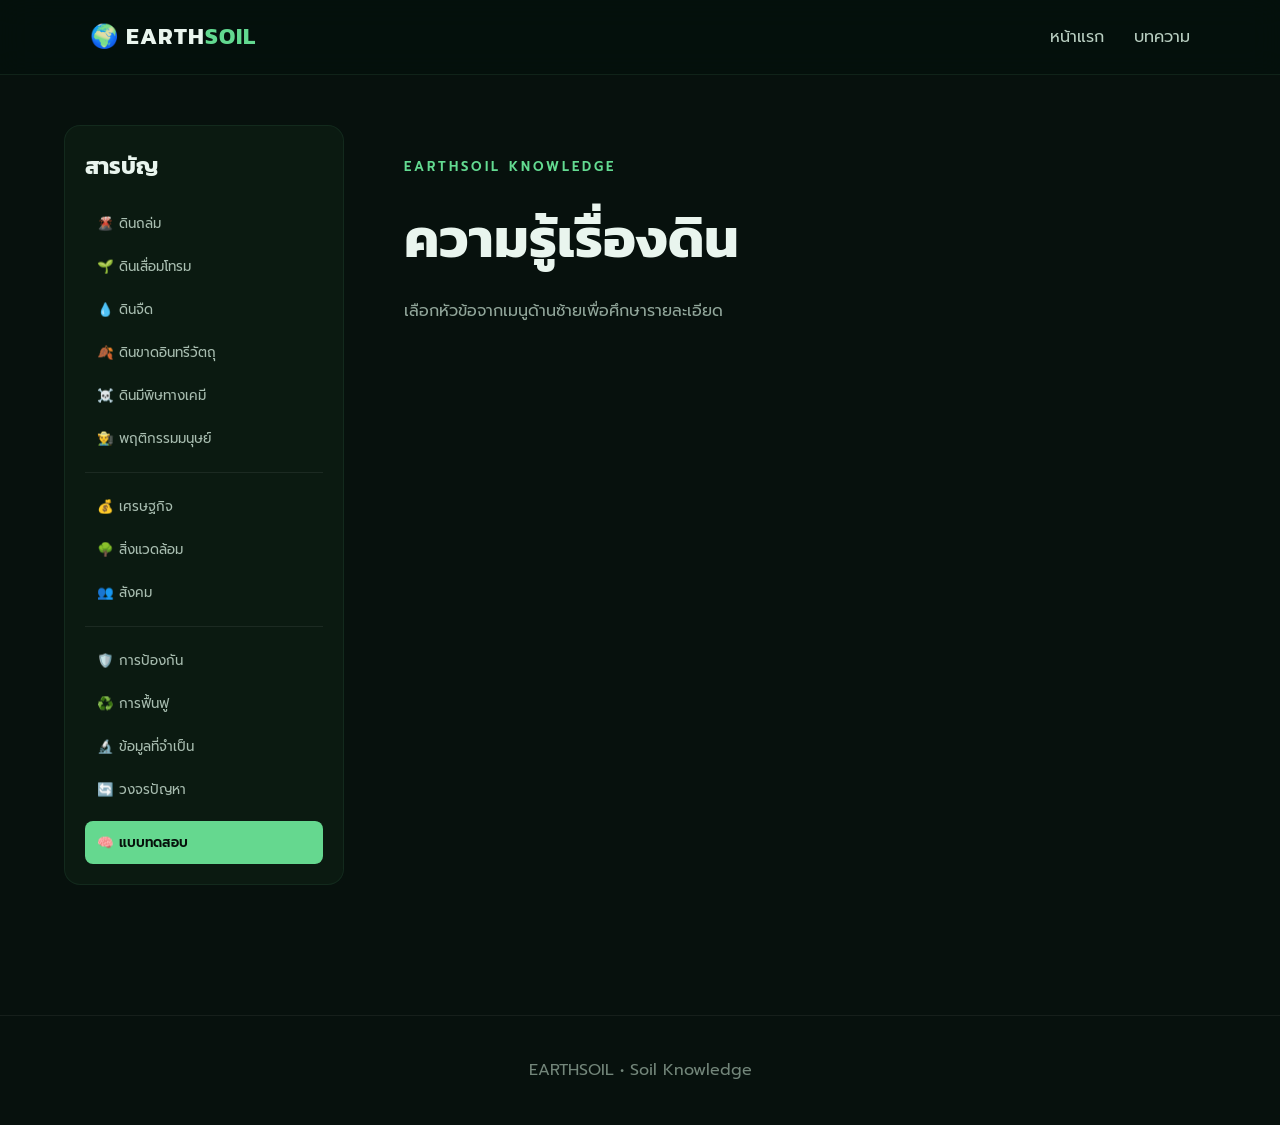
==== article.html @ 576cc376 "Add files via upload" ====
<!DOCTYPE html>
<html lang="th">

<head>
    <meta charset="UTF-8">
    <meta name="viewport" content="width=device-width, initial-scale=1.0">

    <title>บทความ | EARTHSOIL</title>

    <link rel="stylesheet" href="style.css">
</head>

<body>

<header class="navbar">

    <div class="logo">
        🌍 EARTH<span>SOIL</span>
    </div>

    <nav>
        <a href="index.html">หน้าแรก</a>
        <a href="article.html">บทความ</a>
    </nav>

</header>

<main class="article-layout">

    <aside class="sidebar">

        <h3>สารบัญ</h3>

        <button onclick="showTopic('landslide')">🌋 ดินถล่ม</button>
        <button onclick="showTopic('degradation')">🌱 ดินเสื่อมโทรม</button>
        <button onclick="showTopic('poorsoil')">💧 ดินจืด</button>
        <button onclick="showTopic('organic')">🍂 ดินขาดอินทรีวัตถุ</button>
        <button onclick="showTopic('chemical')">☠️ ดินมีพิษทางเคมี</button>
        <button onclick="showTopic('human')">👨‍🌾 พฤติกรรมมนุษย์</button>

        <hr>

        <button onclick="showTopic('economy')">💰 เศรษฐกิจ</button>
        <button onclick="showTopic('environment')">🌳 สิ่งแวดล้อม</button>
        <button onclick="showTopic('social')">👥 สังคม</button>

        <hr>

        <button onclick="showTopic('prevention')">🛡️ การป้องกัน</button>
        <button onclick="showTopic('recovery')">♻️ การฟื้นฟู</button>
        <button onclick="showTopic('data')">🔬 ข้อมูลที่จำเป็น</button>
        <button onclick="showTopic('cycle')">🔄 วงจรปัญหา</button>

        <button class="quiz-side" onclick="showTopic('quiz')">
            🧠 แบบทดสอบ
        </button>

    </aside>

    <article id="articleContent">

        <div class="article-header">

            <p class="tag">EARTHSOIL KNOWLEDGE</p>

            <h1>ความรู้เรื่องดิน</h1>

            <p>
                เลือกหัวข้อจากเมนูด้านซ้ายเพื่อศึกษารายละเอียด
            </p>

        </div>

        <div id="contentBox"></div>

    </article>

</main>

<footer>
    <p>EARTHSOIL • Soil Knowledge</p>
</footer>

<script src="article.js"></script>
<script src="script.js"></script>

</body>
</html>
---- style.css ----
@import url('https://fonts.googleapis.com/css2?family=Kanit:wght@300;400;500;600;700&family=Prompt:wght@300;400;500;600;700&display=swap');

* {
    margin: 0;
    padding: 0;
    box-sizing: border-box;
}

html {
    scroll-behavior: smooth;
}

body {
    font-family: "Prompt", sans-serif;
    background: #07110d;
    color: #e9f5ee;
    line-height: 1.8;
}


/* =========================
   NAVBAR
========================= */

.navbar {
    height: 75px;
    padding: 0 7%;
    display: flex;
    align-items: center;
    justify-content: space-between;

    background: rgba(5, 17, 12, 0.92);

    border-bottom: 1px solid rgba(150, 255, 190, 0.08);

    position: sticky;
    top: 0;
    z-index: 1000;

    backdrop-filter: blur(15px);
}

.logo {
    font-family: "Kanit";
    font-size: 23px;
    font-weight: 700;
    letter-spacing: 1px;
}

.logo span {
    color: #62d990;
}

.navbar nav {
    display: flex;
    gap: 30px;
}

.navbar nav a {
    color: #b9cfc2;
    text-decoration: none;
    transition: 0.3s;
}

.navbar nav a:hover {
    color: #72e89b;
}


/* =========================
   HERO
========================= */

.hero {
    min-height: 620px;

    display: flex;
    justify-content: space-between;
    align-items: center;

    gap: 70px;

    padding: 90px 9%;

    background:
        radial-gradient(
            circle at 80% 20%,
            rgba(70, 190, 105, 0.18),
            transparent 35%
        );
}

.hero-content {
    max-width: 700px;
}

.tag {
    color: #63db91;
    font-size: 13px;
    letter-spacing: 3px;
    font-weight: 600;
}

.hero h1 {
    font-family: "Kanit";
    font-size: clamp(50px, 7vw, 90px);
    line-height: 1.05;
    margin: 20px 0;
}

.hero h1 span {
    color: #6be39a;
}

.hero-text {
    max-width: 600px;
    color: #a9bdb0;
    font-size: 17px;
}

.main-btn {
    display: inline-block;

    margin-top: 30px;

    padding: 13px 27px;

    background: #65d88f;
    color: #07110d;

    text-decoration: none;

    border-radius: 9px;

    font-weight: 600;

    transition: 0.3s;
}

.main-btn:hover {
    transform: translateY(-4px);
    box-shadow: 0 12px 35px rgba(91, 224, 139, 0.2);
}


/* =========================
   HERO CARD
========================= */

.hero-card {
    width: 330px;

    padding: 35px;

    background:
        linear-gradient(
            145deg,
            #10271b,
            #091810
        );

    border: 1px solid rgba(113, 230, 151, 0.15);

    border-radius: 25px;

    box-shadow: 0 30px 80px rgba(0,0,0,0.3);

    animation: floating 4s ease-in-out infinite;
}

.earth {
    font-size: 80px;
    text-align: center;
    margin-bottom: 20px;
}

.hero-card h3 {
    font-family: "Kanit";
    font-size: 24px;
}

.hero-card p {
    color: #9fb3a7;
}


/* =========================
   SECTION
========================= */

.section,
.impact-section,
.cycle-section {
    padding: 100px 8%;
}

.section-title {
    text-align: center;
    margin-bottom: 50px;
}

.section-title h2 {
    font-family: "Kanit";
    font-size: 40px;
    margin: 10px 0;
}

.section-title p:last-child {
    color: #91a69a;
}


/* =========================
   TOPIC CARDS
========================= */

.topic-grid {
    display: grid;

    grid-template-columns:
        repeat(3, 1fr);

    gap: 20px;
}

.topic-card {
    padding: 30px;

    min-height: 260px;

    text-decoration: none;

    color: #e9f5ee;

    background: #0d1d14;

    border: 1px solid rgba(130, 230, 160, 0.08);

    border-radius: 18px;

    transition:
        transform 0.3s,
        border 0.3s,
        background 0.3s;

    opacity: 0;
    transform: translateY(30px);
}

.topic-card.show {
    opacity: 1;
    transform: translateY(0);
}

.topic-card:hover {
    transform: translateY(-8px);
    border-color: rgba(99, 219, 145, 0.4);
    background: #10271a;
}

.topic-card span {
    font-size: 38px;
}

.topic-card h3 {
    font-family: "Kanit";
    font-size: 25px;
    margin: 10px 0;
}

.topic-card p {
    color: #94aa9c;
}

.topic-card b {
    display: block;
    color: #69df96;
    margin-top: 15px;
}


/* =========================
   CYCLE
========================= */

.cycle-section {
    background: #0a1710;
}

.cycle {
    display: flex;
    align-items: center;
    justify-content: center;
    flex-wrap: wrap;
    gap: 15px;
}

.cycle-item {
    width: 150px;
    min-height: 160px;

    display: flex;
    flex-direction: column;

    justify-content: center;
    align-items: center;

    text-align: center;

    background: #112419;

    border-radius: 16px;

    border: 1px solid rgba(100, 220, 140, 0.08);

    opacity: 0;
    transform: translateY(20px);

    transition: 0.4s;
}

.cycle-item.show {
    opacity: 1;
    transform: translateY(0);
}

.cycle-item span {
    font-size: 35px;
}

.cycle-item strong {
    color: #62d990;
}

.cycle-item h3 {
    font-size: 15px;
    margin-top: 8px;
}

.arrow {
    color: #5cd98c;
    font-size: 28px;
}

.cycle-note {
    text-align: center;
    max-width: 800px;
    margin: 40px auto 0;
    color: #8fa398;
}


/* =========================
   IMPACT
========================= */

.impact-grid {
    display: grid;
    grid-template-columns: repeat(3, 1fr);
    gap: 20px;
}

.impact-card {
    padding: 35px;

    background: #0d1d14;

    border-radius: 18px;

    text-decoration: none;
    color: #eaf5ee;

    border: 1px solid rgba(130, 230, 160, 0.08);

    transition: 0.3s;
}

.impact-card:hover {
    transform: translateY(-8px);
    border-color: rgba(99, 219, 145, 0.35);
}

.impact-card span {
    font-size: 45px;
}

.impact-card h3 {
    font-family: "Kanit";
    font-size: 27px;
}

.impact-card p {
    color: #91a69a;
}


/* =========================
   QUIZ PREVIEW
========================= */

.quiz-preview {
    margin: 60px 8%;

    padding: 55px;

    border-radius: 25px;

    display: flex;
    justify-content: space-between;
    align-items: center;

    gap: 30px;

    background:
        linear-gradient(
            130deg,
            #122d1e,
            #0c1b13
        );
}

.quiz-preview h2 {
    font-family: "Kanit";
    font-size: 35px;
}


/* =========================
   ARTICLE LAYOUT
========================= */

.article-layout {
    display: grid;

    grid-template-columns: 280px 1fr;

    max-width: 1400px;

    margin: auto;

    padding: 50px 5%;

    gap: 60px;
}

.sidebar {
    position: sticky;

    top: 100px;

    height: max-content;

    padding: 20px;

    background: #0b1a11;

    border: 1px solid rgba(120, 230, 160, 0.08);

    border-radius: 16px;
}

.sidebar h3 {
    font-family: "Kanit";
    font-size: 23px;

    margin-bottom: 15px;
}

.sidebar button {
    width: 100%;

    border: none;

    background: transparent;

    color: #a8bdb0;

    text-align: left;

    padding: 11px 12px;

    border-radius: 8px;

    font-family: "Prompt";

    cursor: pointer;

    transition: 0.25s;
}

.sidebar button:hover {
    background: #132a1c;
    color: #6be49a;
}

.sidebar hr {
    border: none;

    border-top:
        1px solid rgba(255,255,255,0.07);

    margin: 12px 0;
}

.sidebar .quiz-side {
    margin-top: 10px;

    background: #65d88f;

    color: #06100b;

    font-weight: 600;
}


/* =========================
   ARTICLE
========================= */

.article-header {
    padding: 30px 0 60px;
}

.article-header h1 {
    font-family: "Kanit";
    font-size: 55px;
    margin: 10px 0;
}

.article-header p:last-child {
    color: #91a69a;
}

.article-main-title {
    display: flex;

    align-items: center;

    gap: 25px;

    margin-bottom: 50px;

    padding-bottom: 30px;

    border-bottom:
        1px solid rgba(255,255,255,0.08);
}

.article-icon {
    width: 90px;
    height: 90px;

    display: grid;
    place-items: center;

    font-size: 48px;

    border-radius: 20px;

    background: #11271a;
}

.article-main-title h1 {
    font-family: "Kanit";

    font-size: 48px;

    line-height: 1.2;
}

.article-main-title p:last-child {
    color: #91a69a;
}


/* =========================
   ARTICLE SECTIONS
========================= */

.article-section {
    display: grid;

    grid-template-columns: 60px 1fr;

    gap: 25px;

    padding: 35px 0;

    border-bottom:
        1px solid rgba(255,255,255,0.07);
}

.section-number {
    width: 48px;
    height: 48px;

    display: grid;
    place-items: center;

    border-radius: 12px;

    background: #12301f;

    color: #63df93;

    font-weight: 600;
}

.article-section h2 {
    font-family: "Kanit";

    font-size: 30px;

    margin-bottom: 15px;
}

.article-section p {
    white-space: pre-line;

    color: #a9bcb0;

    font-size: 16px;
}


/* =========================
   QUIZ
========================= */

.quiz-container {
    background: #0b1b11;

    padding: 30px;

    border-radius: 20px;
}

.quiz-intro {
    margin-bottom: 30px;
}

.quiz-intro h2 {
    font-family: "Kanit";
    font-size: 32px;
}

.question {
    padding: 25px 0;

    border-bottom:
        1px solid rgba(255,255,255,0.08);
}

.question h3 {
    font-family: "Kanit";
    font-size: 21px;
    margin-bottom: 18px;
}

.choices {
    display: grid;
    gap: 10px;
}

.choice {
    padding: 13px 16px;

    border:
        1px solid rgba(255,255,255,0.1);

    border-radius: 9px;

    background: #102218;

    color: #d8e8de;

    font-family: "Prompt";

    text-align: left;

    cursor: pointer;

    transition: 0.2s;
}

.choice:hover {
    background: #173522;
}

.choice.correct {
    border-color: #63df93;
    background: rgba(70, 200, 110, 0.15);
}

.choice.wrong {
    border-color: #e86d6d;
    background: rgba(220, 70, 70, 0.12);
}

.choice:disabled {
    cursor: default;
}

.answer-result {
    margin-top: 12px;
}

.correct-text {
    color: #6be39a;
}

.wrong-text {
    color: #ef7777;
}

.score-box {
    margin-top: 30px;

    padding: 25px;

    text-align: center;

    border-radius: 15px;

    background: #10281a;
}

.score-box h2 {
    font-family: "Kanit";
}


/* =========================
   FOOTER
========================= */

footer {
    margin-top: 80px;

    padding: 40px 8%;

    border-top:
        1px solid rgba(255,255,255,0.06);

    color: #73867a;

    text-align: center;
}


/* =========================
   ANIMATION
========================= */

@keyframes floating {

    0%, 100% {
        transform: translateY(0);
    }

    50% {
        transform: translateY(-12px);
    }

}


/* =========================
   RESPONSIVE
========================= */

@media (max-width: 950px) {

    .hero {
        flex-direction: column;
        align-items: flex-start;
    }

    .hero-card {
        width: 100%;
    }

    .topic-grid,
    .impact-grid {
        grid-template-columns: repeat(2, 1fr);
    }

    .article-layout {
        grid-template-columns: 1fr;
    }

    .sidebar {
        position: static;
    }

}


@media (max-width: 600px) {

    .navbar {
        padding: 0 5%;
    }

    .navbar nav {
        gap: 12px;
    }

    .hero {
        padding: 70px 6%;
    }

    .hero h1 {
        font-size: 52px;
    }

    .topic-grid,
    .impact-grid {
        grid-template-columns: 1fr;
    }

    .cycle {
        flex-direction: column;
    }

    .arrow {
        transform: rotate(90deg);
    }

    .quiz-preview {
        margin: 30px 5%;
        padding: 30px;

        flex-direction: column;
        align-items: flex-start;
    }

    .article-layout {
        padding: 30px 5%;
    }

    .article-main-title {
        align-items: flex-start;
    }

    .article-main-title h1 {
        font-size: 35px;
    }

}
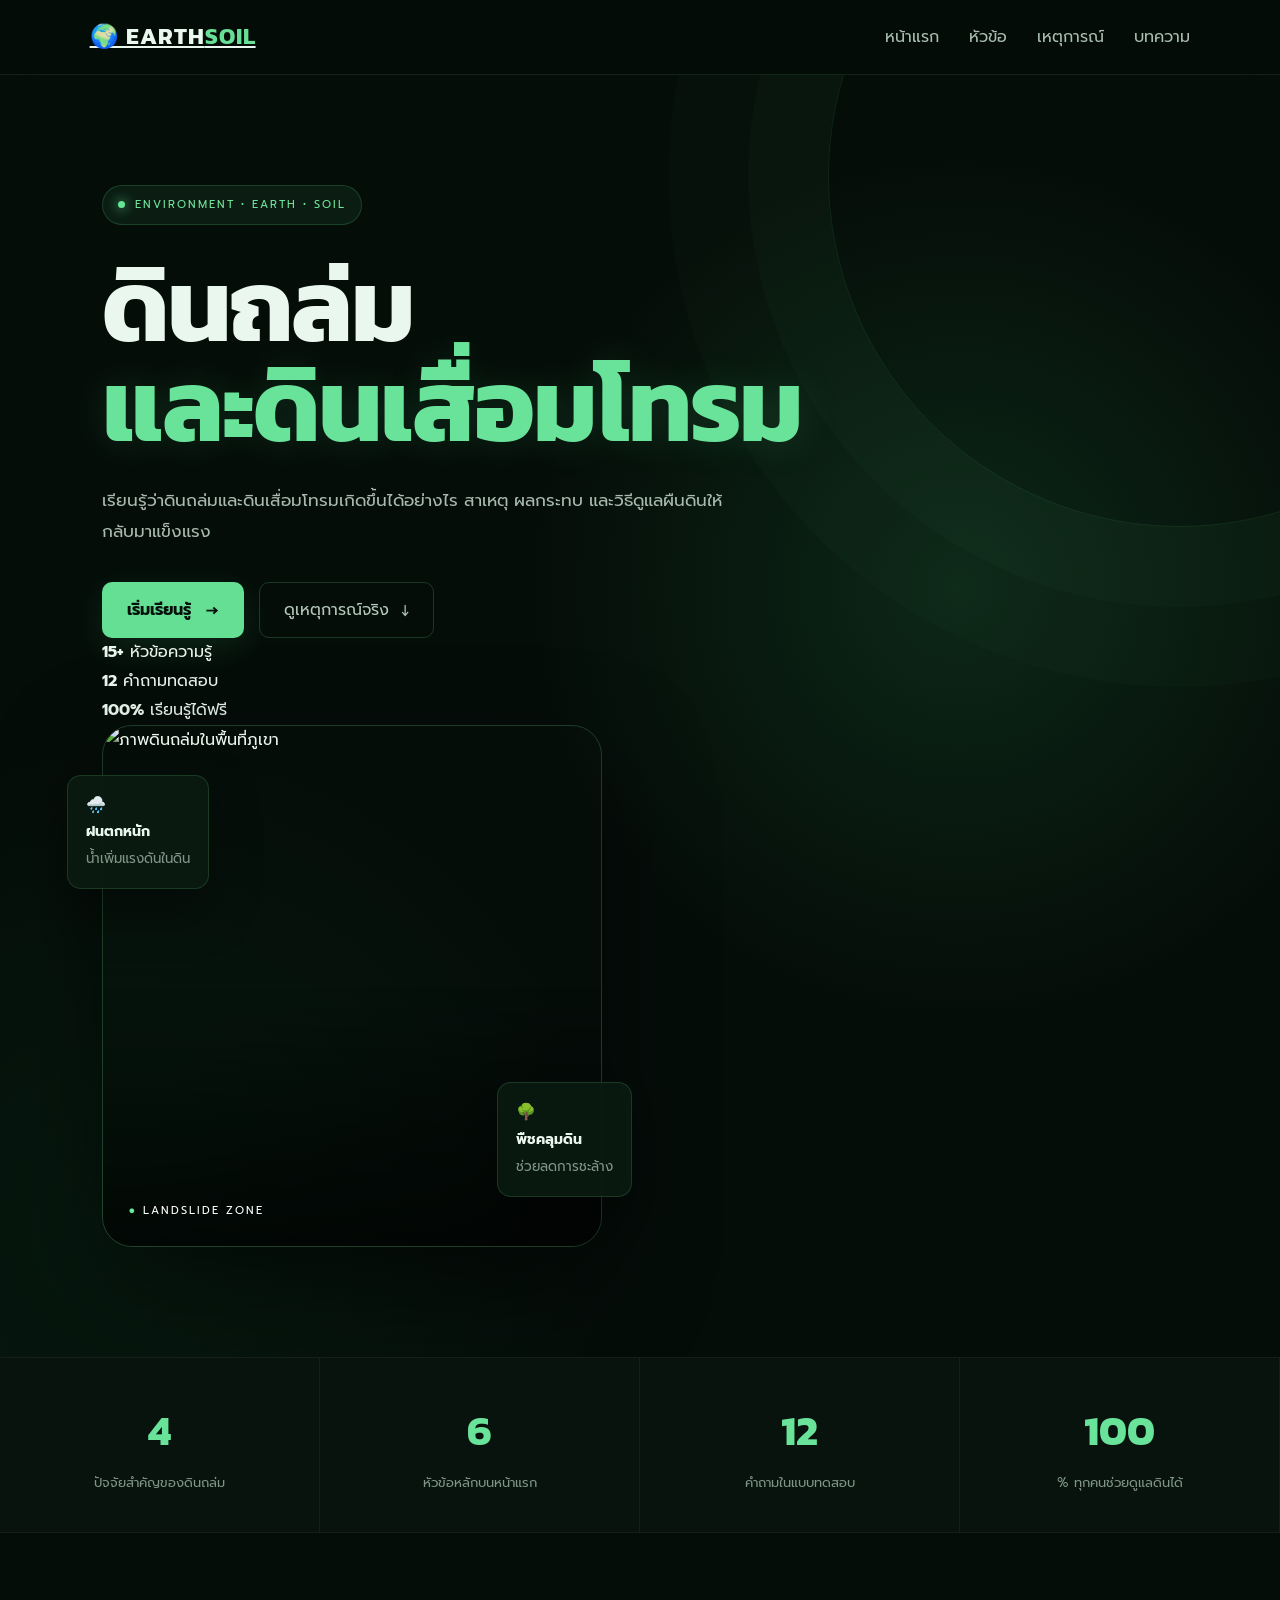
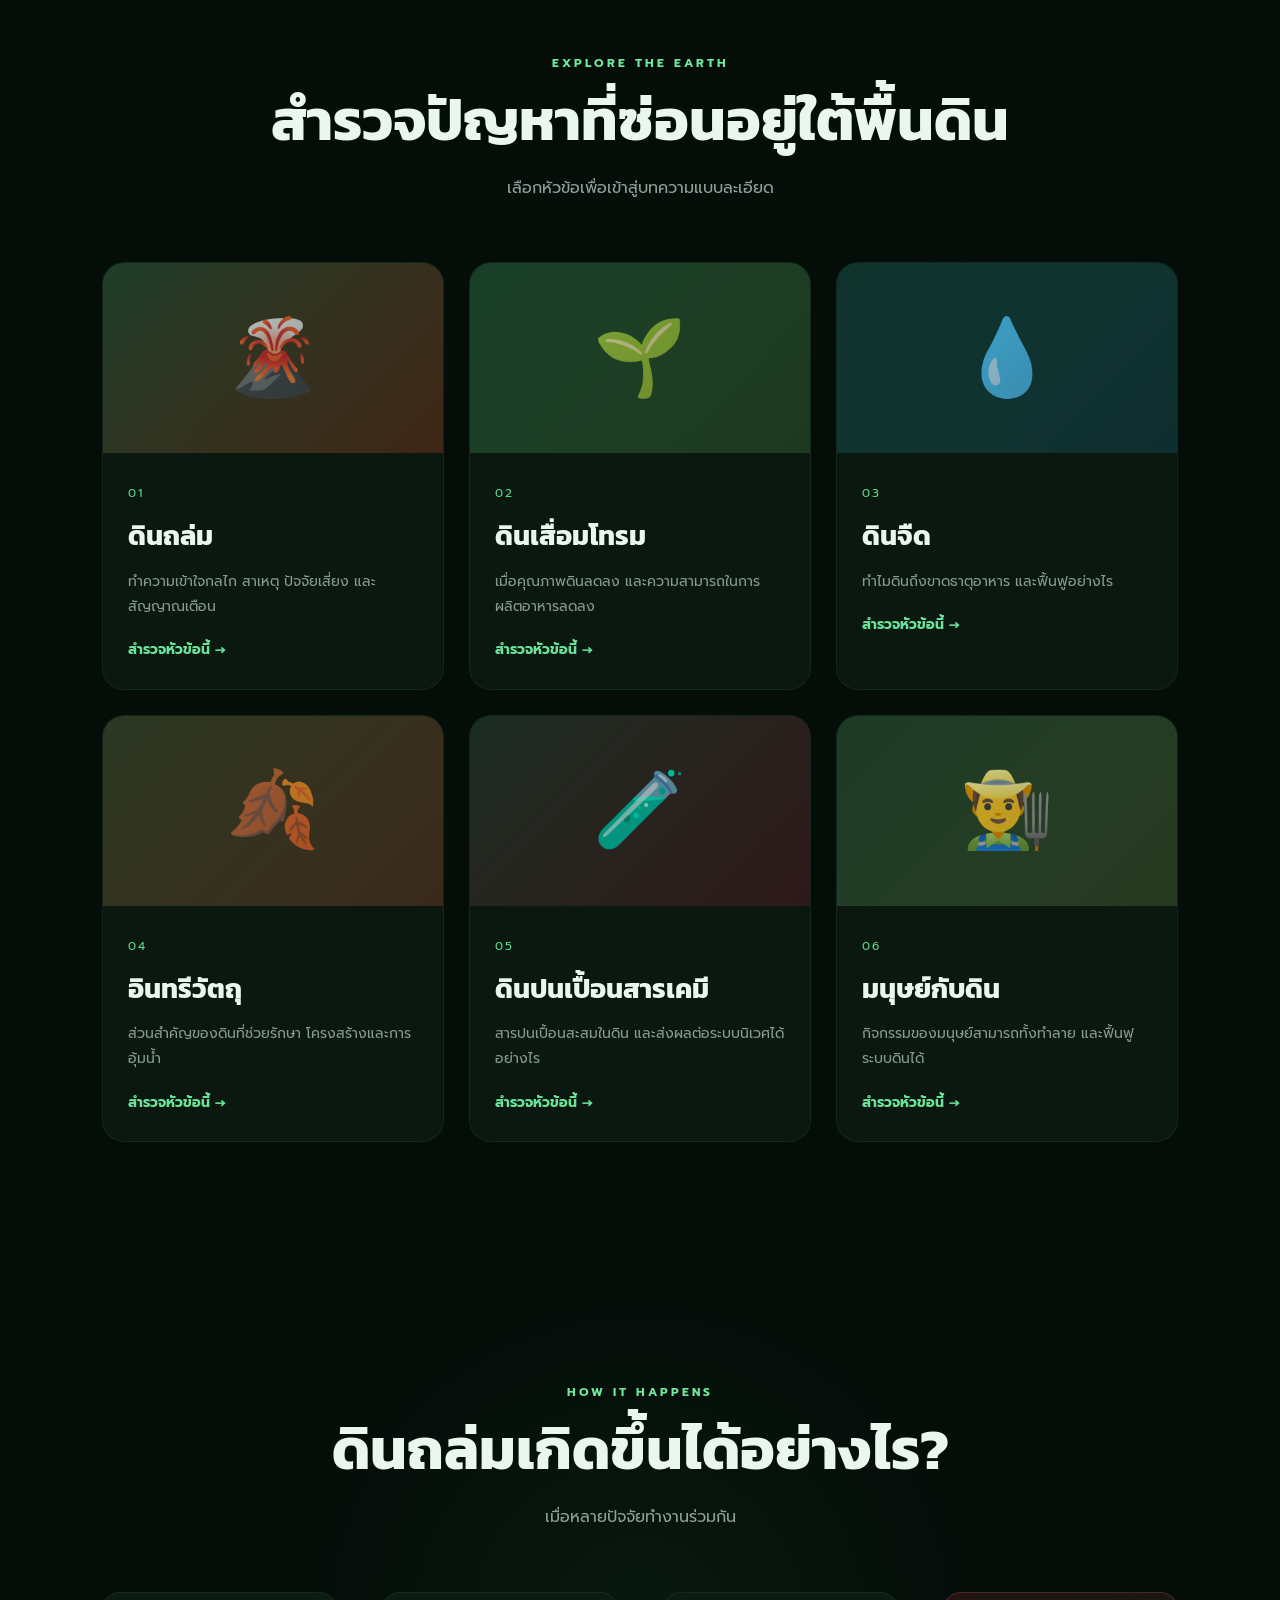
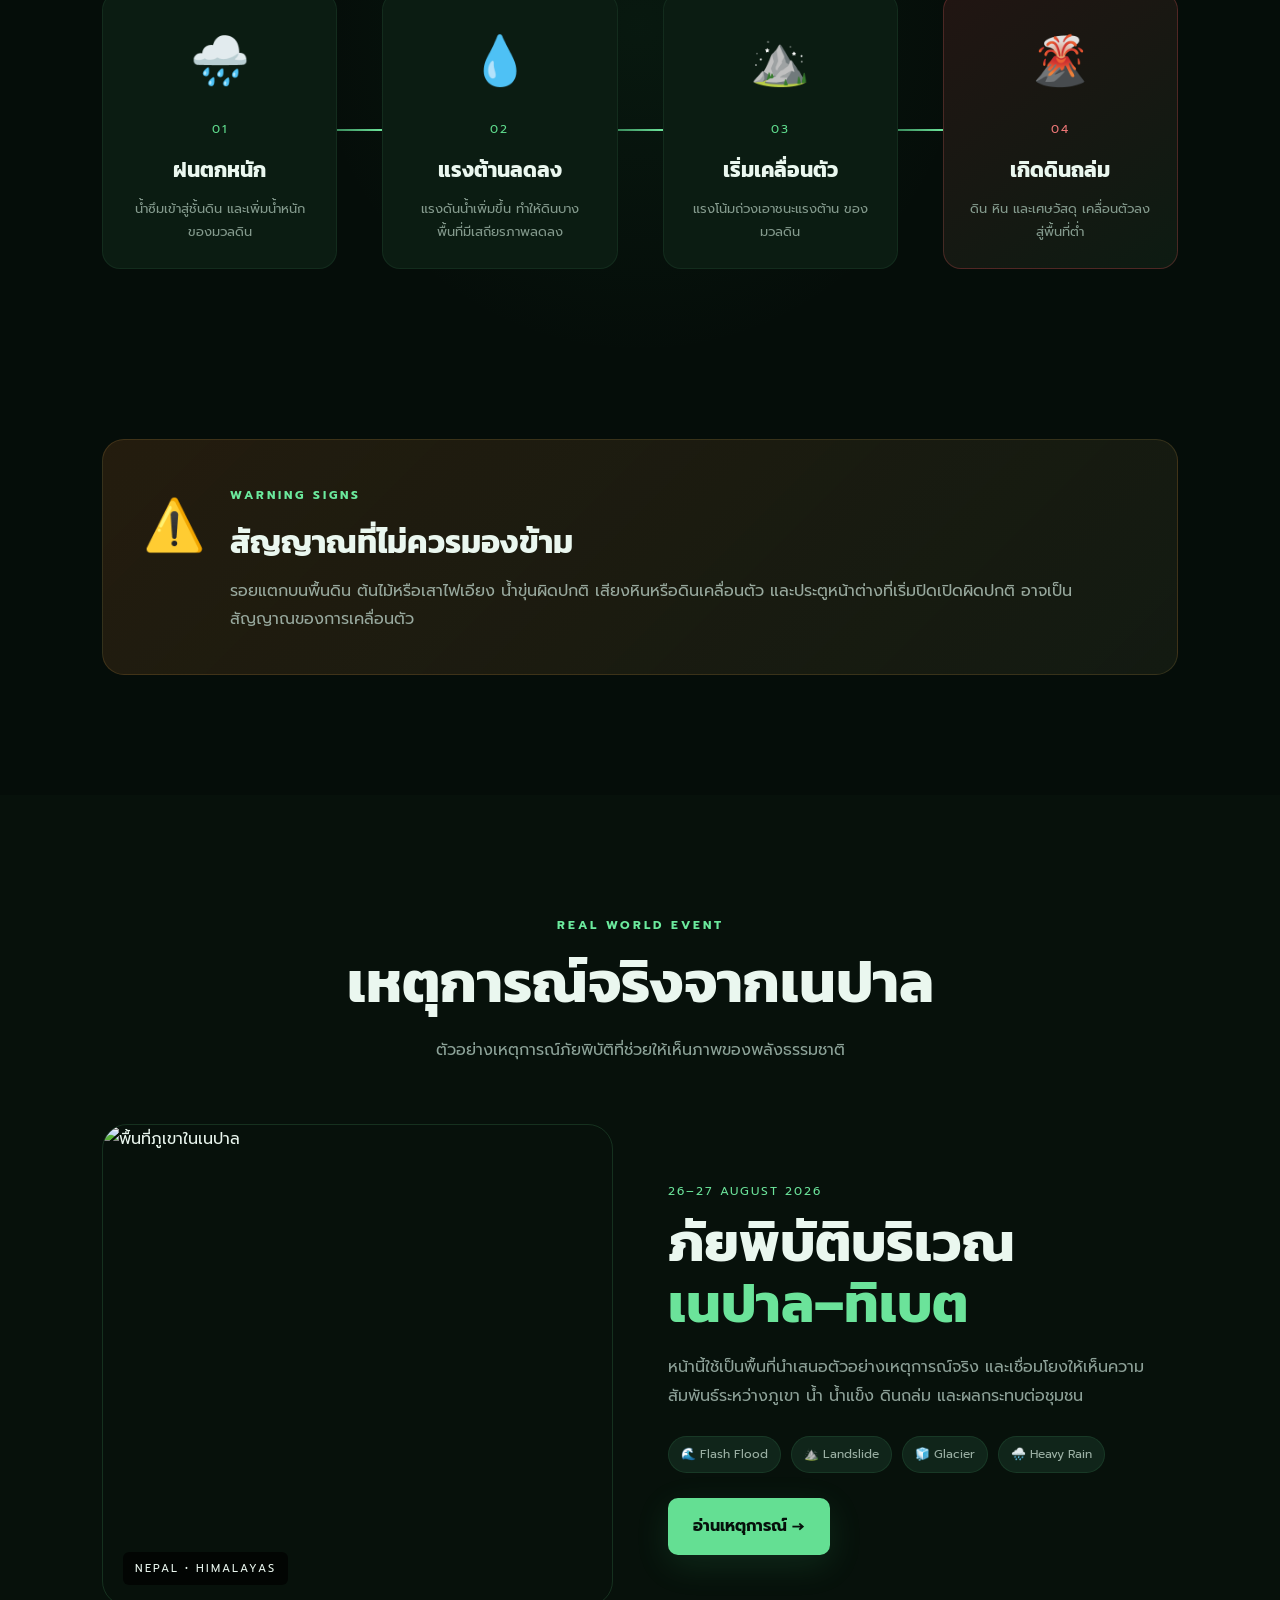
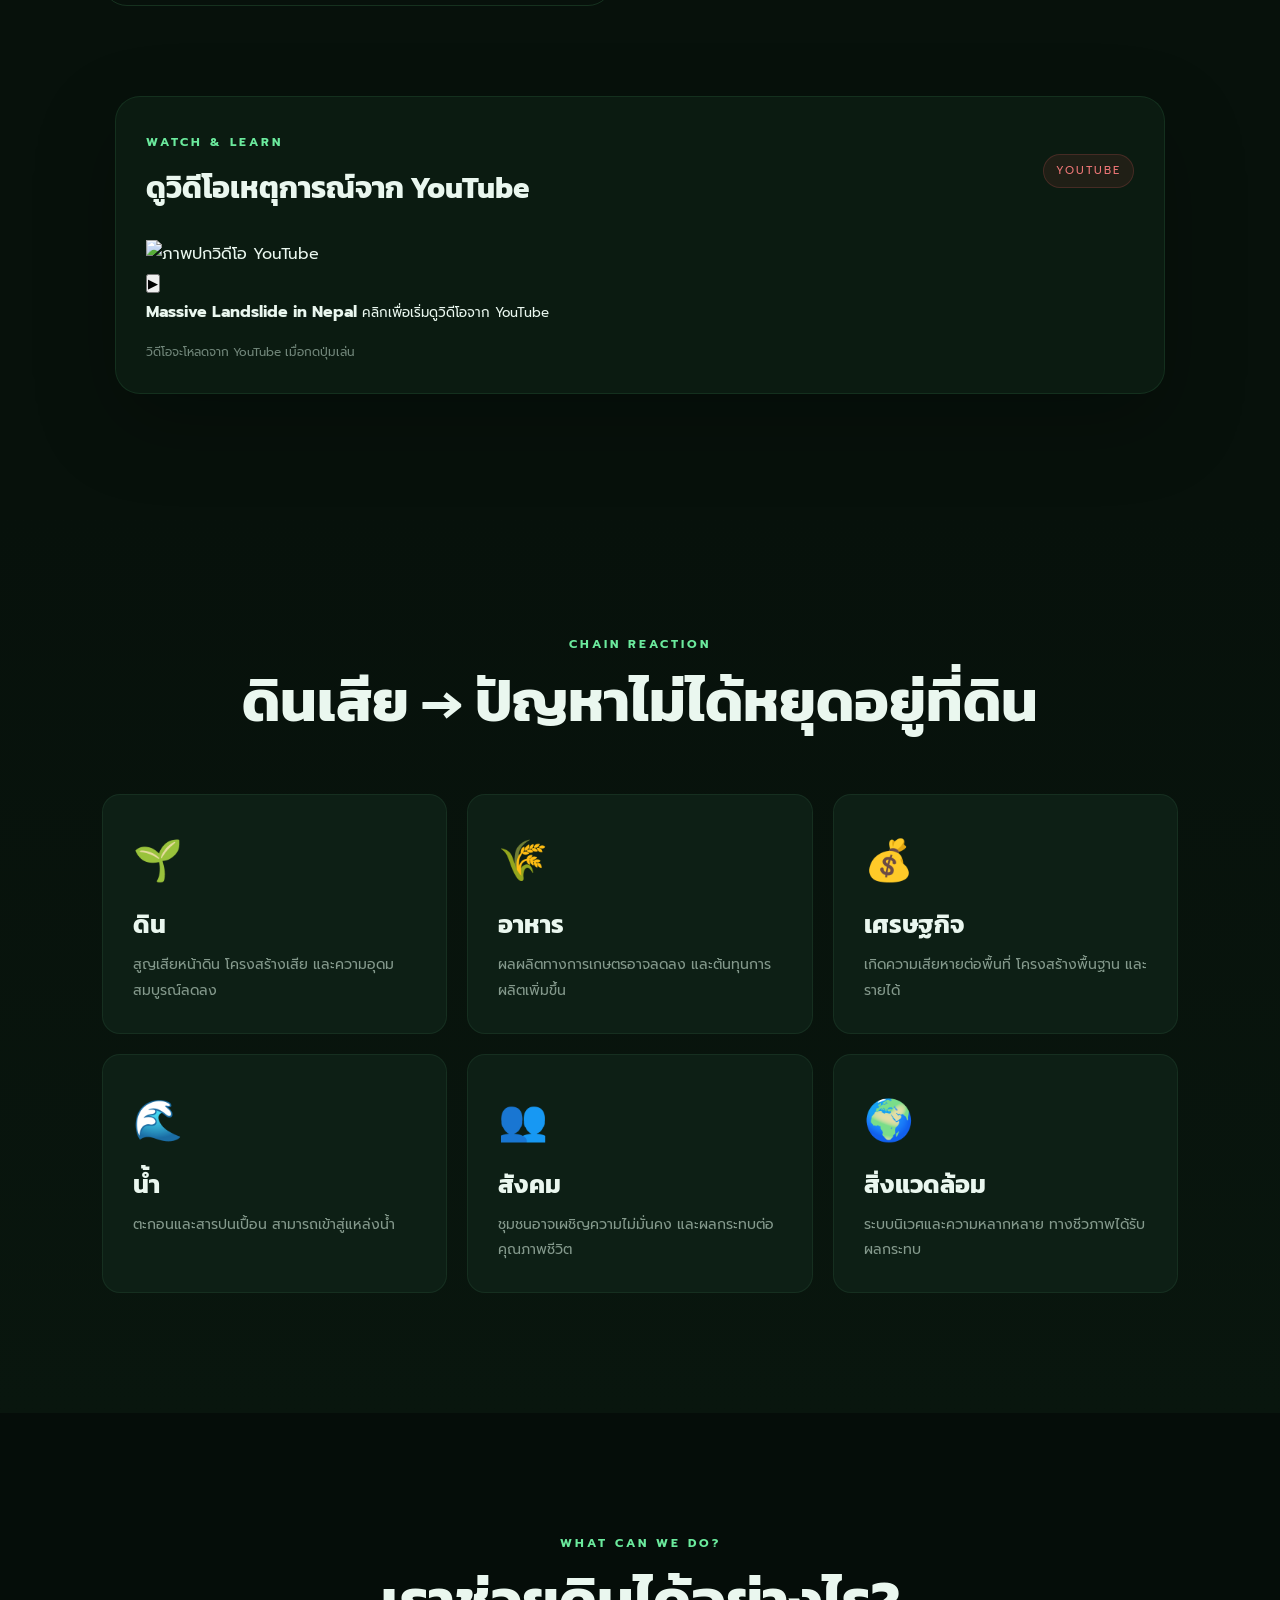
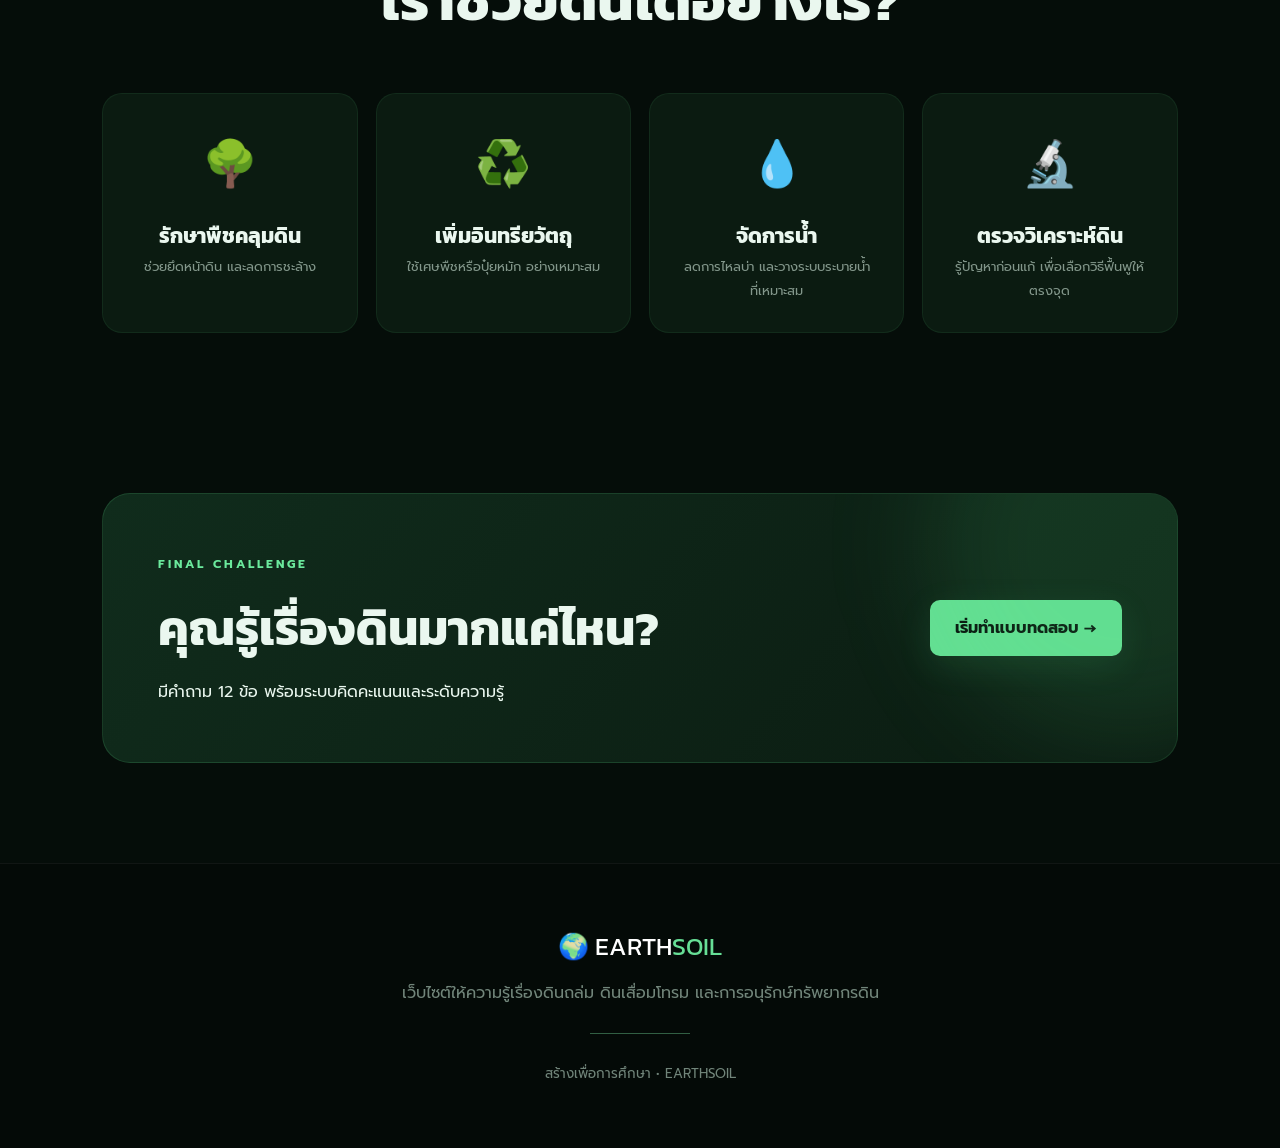
==== commit 2e202952: "Update article.html" ====
--- a/article.html
+++ b/article.html
@@ -5,84 +5,989 @@
     <meta charset="UTF-8">
     <meta name="viewport" content="width=device-width, initial-scale=1.0">
 
-    <title>บทความ | EARTHSOIL</title>
+    <title>EARTHSOIL | ดินถล่มและดินเสื่อมโทรม</title>
 
     <link rel="stylesheet" href="style.css">
+
+    <link rel="preconnect" href="https://fonts.googleapis.com">
+    <link rel="preconnect" href="https://fonts.gstatic.com" crossorigin>
+
+    <link href="https://fonts.googleapis.com/css2?family=Kanit:wght@300;400;500;600;700&family=Prompt:wght@300;400;500;600;700&display=swap" rel="stylesheet">
 </head>
 
 <body>
 
+<div class="reading-progress">
+    <div id="progressBar"></div>
+</div>
+
+<div class="ambient ambient-1"></div>
+<div class="ambient ambient-2"></div>
+<div class="ambient ambient-3"></div>
+
+
+<!-- NAVBAR -->
+
 <header class="navbar">
 
-    <div class="logo">
+    <a class="logo" href="index.html">
         🌍 EARTH<span>SOIL</span>
-    </div>
+    </a>
 
     <nav>
-        <a href="index.html">หน้าแรก</a>
+        <a href="#home">หน้าแรก</a>
+        <a href="#topics">หัวข้อ</a>
+        <a href="#event">เหตุการณ์</a>
         <a href="article.html">บทความ</a>
     </nav>
 
 </header>
 
-<main class="article-layout">
-
-    <aside class="sidebar">
-
-        <h3>สารบัญ</h3>
-
-        <button onclick="showTopic('landslide')">🌋 ดินถล่ม</button>
-        <button onclick="showTopic('degradation')">🌱 ดินเสื่อมโทรม</button>
-        <button onclick="showTopic('poorsoil')">💧 ดินจืด</button>
-        <button onclick="showTopic('organic')">🍂 ดินขาดอินทรีวัตถุ</button>
-        <button onclick="showTopic('chemical')">☠️ ดินมีพิษทางเคมี</button>
-        <button onclick="showTopic('human')">👨‍🌾 พฤติกรรมมนุษย์</button>
-
-        <hr>
-
-        <button onclick="showTopic('economy')">💰 เศรษฐกิจ</button>
-        <button onclick="showTopic('environment')">🌳 สิ่งแวดล้อม</button>
-        <button onclick="showTopic('social')">👥 สังคม</button>
-
-        <hr>
-
-        <button onclick="showTopic('prevention')">🛡️ การป้องกัน</button>
-        <button onclick="showTopic('recovery')">♻️ การฟื้นฟู</button>
-        <button onclick="showTopic('data')">🔬 ข้อมูลที่จำเป็น</button>
-        <button onclick="showTopic('cycle')">🔄 วงจรปัญหา</button>
-
-        <button class="quiz-side" onclick="showTopic('quiz')">
-            🧠 แบบทดสอบ
-        </button>
-
-    </aside>
-
-    <article id="articleContent">
-
-        <div class="article-header">
-
-            <p class="tag">EARTHSOIL KNOWLEDGE</p>
-
-            <h1>ความรู้เรื่องดิน</h1>
-
-            <p>
-                เลือกหัวข้อจากเมนูด้านซ้ายเพื่อศึกษารายละเอียด
-            </p>
-
-        </div>
-
-        <div id="contentBox"></div>
-
-    </article>
-
-</main>
+
+<!-- HERO -->
+
+<section class="hero" id="home">
+
+    <div class="hero-grid">
+
+        <div class="hero-content">
+
+            <div class="live-badge">
+                <span></span>
+                ENVIRONMENT • EARTH • SOIL
+            </div>
+
+            <h1>
+                ดินถล่ม
+                <br>
+                <span>และดินเสื่อมโทรม</span>
+            </h1>
+
+            <p class="hero-text">
+                เรียนรู้ว่าดินถล่มและดินเสื่อมโทรมเกิดขึ้นได้อย่างไร
+                สาเหตุ ผลกระทบ และวิธีดูแลผืนดินให้กลับมาแข็งแรง
+            </p>
+
+            <div class="hero-buttons">
+
+                <a href="article.html" class="main-btn">
+                    เริ่มเรียนรู้
+                    <span>→</span>
+                </a>
+
+                <a href="#event" class="outline-btn">
+                    ดูเหตุการณ์จริง
+                    <span>↓</span>
+                </a>
+
+            </div>
+
+            <div class="hero-meta">
+
+                <div>
+                    <strong>15+</strong>
+                    <span>หัวข้อความรู้</span>
+                </div>
+
+                <div>
+                    <strong>12</strong>
+                    <span>คำถามทดสอบ</span>
+                </div>
+
+                <div>
+                    <strong>100%</strong>
+                    <span>เรียนรู้ได้ฟรี</span>
+                </div>
+
+            </div>
+
+        </div>
+
+
+        <!-- HERO IMAGE -->
+
+        <div class="hero-visual">
+
+            <div class="hero-image">
+
+                <img
+                    src="https://spatialagent.org/Landslide/images/1a.png"
+                    alt="ภาพดินถล่มในพื้นที่ภูเขา"
+                >
+
+                <div class="image-shade"></div>
+
+                <div class="image-label">
+                    <span>●</span>
+                    LANDSLIDE ZONE
+                </div>
+
+            </div>
+
+
+            <div class="floating-card card-one">
+
+                <span>🌧️</span>
+
+                <b>
+                    ฝนตกหนัก
+                </b>
+
+                <small>
+                    น้ำเพิ่มแรงดันในดิน
+                </small>
+
+            </div>
+
+
+            <div class="floating-card card-two">
+
+                <span>🌳</span>
+
+                <b>
+                    พืชคลุมดิน
+                </b>
+
+                <small>
+                    ช่วยลดการชะล้าง
+                </small>
+
+            </div>
+
+        </div>
+
+    </div>
+
+</section>
+
+
+<!-- STATS -->
+
+<section class="stats-section">
+
+    <div class="stat">
+
+        <strong data-count="4">
+            0
+        </strong>
+
+        <span>
+            ปัจจัยสำคัญของดินถล่ม
+        </span>
+
+    </div>
+
+
+    <div class="stat">
+
+        <strong data-count="6">
+            0
+        </strong>
+
+        <span>
+            หัวข้อหลักบนหน้าแรก
+        </span>
+
+    </div>
+
+
+    <div class="stat">
+
+        <strong data-count="12">
+            0
+        </strong>
+
+        <span>
+            คำถามในแบบทดสอบ
+        </span>
+
+    </div>
+
+
+    <div class="stat">
+
+        <strong data-count="100">
+            0
+        </strong>
+
+        <span>
+            % ทุกคนช่วยดูแลดินได้
+        </span>
+
+    </div>
+
+</section>
+
+
+<!-- TOPICS -->
+
+<section class="section" id="topics">
+
+    <div class="section-title">
+
+        <p class="tag">
+            EXPLORE THE EARTH
+        </p>
+
+        <h2>
+            สำรวจปัญหาที่ซ่อนอยู่ใต้พื้นดิน
+        </h2>
+
+        <p>
+            เลือกหัวข้อเพื่อเข้าสู่บทความแบบละเอียด
+        </p>
+
+    </div>
+
+
+    <div class="topic-grid">
+
+
+        <a href="article.html?topic=landslide" class="topic-card">
+
+            <div class="topic-image landslide-bg">
+                <span>🌋</span>
+            </div>
+
+            <div class="topic-content">
+
+                <span class="topic-number">
+                    01
+                </span>
+
+                <h3>
+                    ดินถล่ม
+                </h3>
+
+                <p>
+                    ทำความเข้าใจกลไก สาเหตุ
+                    ปัจจัยเสี่ยง และสัญญาณเตือน
+                </p>
+
+                <b>
+                    สำรวจหัวข้อนี้ →
+                </b>
+
+            </div>
+
+        </a>
+
+
+        <a href="article.html?topic=degradation" class="topic-card">
+
+            <div class="topic-image soil-bg">
+                <span>🌱</span>
+            </div>
+
+            <div class="topic-content">
+
+                <span class="topic-number">
+                    02
+                </span>
+
+                <h3>
+                    ดินเสื่อมโทรม
+                </h3>
+
+                <p>
+                    เมื่อคุณภาพดินลดลง
+                    และความสามารถในการผลิตอาหารลดลง
+                </p>
+
+                <b>
+                    สำรวจหัวข้อนี้ →
+                </b>
+
+            </div>
+
+        </a>
+
+
+        <a href="article.html?topic=poorsoil" class="topic-card">
+
+            <div class="topic-image water-bg">
+                <span>💧</span>
+            </div>
+
+            <div class="topic-content">
+
+                <span class="topic-number">
+                    03
+                </span>
+
+                <h3>
+                    ดินจืด
+                </h3>
+
+                <p>
+                    ทำไมดินถึงขาดธาตุอาหาร
+                    และฟื้นฟูอย่างไร
+                </p>
+
+                <b>
+                    สำรวจหัวข้อนี้ →
+                </b>
+
+            </div>
+
+        </a>
+
+
+        <a href="article.html?topic=organic" class="topic-card">
+
+            <div class="topic-image organic-bg">
+                <span>🍂</span>
+            </div>
+
+            <div class="topic-content">
+
+                <span class="topic-number">
+                    04
+                </span>
+
+                <h3>
+                    อินทรีวัตถุ
+                </h3>
+
+                <p>
+                    ส่วนสำคัญของดินที่ช่วยรักษา
+                    โครงสร้างและการอุ้มน้ำ
+                </p>
+
+                <b>
+                    สำรวจหัวข้อนี้ →
+                </b>
+
+            </div>
+
+        </a>
+
+
+        <a href="article.html?topic=chemical" class="topic-card">
+
+            <div class="topic-image chemical-bg">
+                <span>🧪</span>
+            </div>
+
+            <div class="topic-content">
+
+                <span class="topic-number">
+                    05
+                </span>
+
+                <h3>
+                    ดินปนเปื้อนสารเคมี
+                </h3>
+
+                <p>
+                    สารปนเปื้อนสะสมในดิน
+                    และส่งผลต่อระบบนิเวศได้อย่างไร
+                </p>
+
+                <b>
+                    สำรวจหัวข้อนี้ →
+                </b>
+
+            </div>
+
+        </a>
+
+
+        <a href="article.html?topic=human" class="topic-card">
+
+            <div class="topic-image human-bg">
+                <span>👨‍🌾</span>
+            </div>
+
+            <div class="topic-content">
+
+                <span class="topic-number">
+                    06
+                </span>
+
+                <h3>
+                    มนุษย์กับดิน
+                </h3>
+
+                <p>
+                    กิจกรรมของมนุษย์สามารถทั้งทำลาย
+                    และฟื้นฟูระบบดินได้
+                </p>
+
+                <b>
+                    สำรวจหัวข้อนี้ →
+                </b>
+
+            </div>
+
+        </a>
+
+    </div>
+
+</section>
+
+
+<!-- PROCESS -->
+
+<section class="process-section">
+
+    <div class="section-title">
+
+        <p class="tag">
+            HOW IT HAPPENS
+        </p>
+
+        <h2>
+            ดินถล่มเกิดขึ้นได้อย่างไร?
+        </h2>
+
+        <p>
+            เมื่อหลายปัจจัยทำงานร่วมกัน
+        </p>
+
+    </div>
+
+
+    <div class="process">
+
+        <div class="process-step">
+
+            <div class="process-icon">
+                🌧️
+            </div>
+
+            <span>
+                01
+            </span>
+
+            <h3>
+                ฝนตกหนัก
+            </h3>
+
+            <p>
+                น้ำซึมเข้าสู่ชั้นดิน
+                และเพิ่มน้ำหนักของมวลดิน
+            </p>
+
+        </div>
+
+
+        <div class="process-line"></div>
+
+
+        <div class="process-step">
+
+            <div class="process-icon">
+                💧
+            </div>
+
+            <span>
+                02
+            </span>
+
+            <h3>
+                แรงต้านลดลง
+            </h3>
+
+            <p>
+                แรงดันน้ำเพิ่มขึ้น
+                ทำให้ดินบางพื้นที่มีเสถียรภาพลดลง
+            </p>
+
+        </div>
+
+
+        <div class="process-line"></div>
+
+
+        <div class="process-step">
+
+            <div class="process-icon">
+                ⛰️
+            </div>
+
+            <span>
+                03
+            </span>
+
+            <h3>
+                เริ่มเคลื่อนตัว
+            </h3>
+
+            <p>
+                แรงโน้มถ่วงเอาชนะแรงต้าน
+                ของมวลดิน
+            </p>
+
+        </div>
+
+
+        <div class="process-line"></div>
+
+
+        <div class="process-step danger">
+
+            <div class="process-icon">
+                🌋
+            </div>
+
+            <span>
+                04
+            </span>
+
+            <h3>
+                เกิดดินถล่ม
+            </h3>
+
+            <p>
+                ดิน หิน และเศษวัสดุ
+                เคลื่อนตัวลงสู่พื้นที่ต่ำ
+            </p>
+
+        </div>
+
+    </div>
+
+</section>
+
+
+<!-- WARNING -->
+
+<section class="warning-section">
+
+    <div class="warning-box">
+
+        <div class="warning-icon">
+            ⚠️
+        </div>
+
+        <div>
+
+            <span class="tag">
+                WARNING SIGNS
+            </span>
+
+            <h2>
+                สัญญาณที่ไม่ควรมองข้าม
+            </h2>
+
+            <p>
+                รอยแตกบนพื้นดิน ต้นไม้หรือเสาไฟเอียง
+                น้ำขุ่นผิดปกติ เสียงหินหรือดินเคลื่อนตัว
+                และประตูหน้าต่างที่เริ่มปิดเปิดผิดปกติ
+                อาจเป็นสัญญาณของการเคลื่อนตัว
+            </p>
+
+        </div>
+
+    </div>
+
+</section>
+
+
+<!-- EVENT -->
+
+<section class="event-section" id="event">
+
+    <div class="section-title">
+
+        <p class="tag">
+            REAL WORLD EVENT
+        </p>
+
+        <h2>
+            เหตุการณ์จริงจากเนปาล
+        </h2>
+
+        <p>
+            ตัวอย่างเหตุการณ์ภัยพิบัติที่ช่วยให้เห็นภาพของพลังธรรมชาติ
+        </p>
+
+    </div>
+
+
+    <div class="event-grid">
+
+
+        <div class="event-image">
+
+            <img
+                src="https://scx2.b-cdn.net/gfx/news/hires/2021/earthquakes-and-extrem.jpg"
+                alt="พื้นที่ภูเขาในเนปาล"
+            >
+
+            <div class="event-image-label">
+                NEPAL • HIMALAYAS
+            </div>
+
+        </div>
+
+
+        <div class="event-content">
+
+            <span class="event-date">
+                26–27 AUGUST 2026
+            </span>
+
+            <h2>
+                ภัยพิบัติบริเวณ
+                <span>
+                    เนปาล–ทิเบต
+                </span>
+            </h2>
+
+            <p>
+                หน้านี้ใช้เป็นพื้นที่นำเสนอตัวอย่างเหตุการณ์จริง
+                และเชื่อมโยงให้เห็นความสัมพันธ์ระหว่างภูเขา
+                น้ำ น้ำแข็ง ดินถล่ม และผลกระทบต่อชุมชน
+            </p>
+
+
+            <div class="event-tags">
+
+                <span>
+                    🌊 Flash Flood
+                </span>
+
+                <span>
+                    ⛰️ Landslide
+                </span>
+
+                <span>
+                    🧊 Glacier
+                </span>
+
+                <span>
+                    🌧️ Heavy Rain
+                </span>
+
+            </div>
+
+
+            <a
+                href="article.html?topic=nepal"
+                class="main-btn"
+            >
+                อ่านเหตุการณ์ →
+            </a>
+
+        </div>
+
+    </div>
+
+
+    <!-- YOUTUBE -->
+
+    <div class="video-box">
+
+        <div class="video-header">
+
+            <div>
+
+                <span class="tag">
+                    WATCH & LEARN
+                </span>
+
+                <h2>
+                    ดูวิดีโอเหตุการณ์จาก YouTube
+                </h2>
+
+            </div>
+
+            <span class="video-live">
+                YOUTUBE
+            </span>
+
+        </div>
+
+
+        <div
+            class="youtube-card"
+            id="youtubeCard"
+            data-video-id="NdZDPAi3D7k"
+        >
+
+            <img
+                src="https://img.youtube.com/vi/NdZDPAi3D7k/maxresdefault.jpg"
+                alt="ภาพปกวิดีโอ YouTube"
+            >
+
+            <div class="youtube-overlay"></div>
+
+
+            <button
+                class="youtube-play"
+                type="button"
+                aria-label="เล่นวิดีโอ"
+            >
+
+                <span>
+                    ▶
+                </span>
+
+            </button>
+
+
+            <div class="youtube-caption">
+
+                <strong>
+                    Massive Landslide in Nepal
+                </strong>
+
+                <small>
+                    คลิกเพื่อเริ่มดูวิดีโอจาก YouTube
+                </small>
+
+            </div>
+
+        </div>
+
+
+        <p class="video-note">
+            วิดีโอจะโหลดจาก YouTube เมื่อกดปุ่มเล่น
+        </p>
+
+    </div>
+
+</section>
+
+
+<!-- IMPACT -->
+
+<section class="impact-section">
+
+    <div class="section-title">
+
+        <p class="tag">
+            CHAIN REACTION
+        </p>
+
+        <h2>
+            ดินเสีย → ปัญหาไม่ได้หยุดอยู่ที่ดิน
+        </h2>
+
+    </div>
+
+
+    <div class="impact-grid">
+
+        <div class="impact-card">
+            <span>🌱</span>
+            <h3>ดิน</h3>
+            <p>
+                สูญเสียหน้าดิน โครงสร้างเสีย
+                และความอุดมสมบูรณ์ลดลง
+            </p>
+        </div>
+
+
+        <div class="impact-card">
+            <span>🌾</span>
+            <h3>อาหาร</h3>
+            <p>
+                ผลผลิตทางการเกษตรอาจลดลง
+                และต้นทุนการผลิตเพิ่มขึ้น
+            </p>
+        </div>
+
+
+        <div class="impact-card">
+            <span>💰</span>
+            <h3>เศรษฐกิจ</h3>
+            <p>
+                เกิดความเสียหายต่อพื้นที่
+                โครงสร้างพื้นฐาน และรายได้
+            </p>
+        </div>
+
+
+        <div class="impact-card">
+            <span>🌊</span>
+            <h3>น้ำ</h3>
+            <p>
+                ตะกอนและสารปนเปื้อน
+                สามารถเข้าสู่แหล่งน้ำ
+            </p>
+        </div>
+
+
+        <div class="impact-card">
+            <span>👥</span>
+            <h3>สังคม</h3>
+            <p>
+                ชุมชนอาจเผชิญความไม่มั่นคง
+                และผลกระทบต่อคุณภาพชีวิต
+            </p>
+        </div>
+
+
+        <div class="impact-card">
+            <span>🌍</span>
+            <h3>สิ่งแวดล้อม</h3>
+            <p>
+                ระบบนิเวศและความหลากหลาย
+                ทางชีวภาพได้รับผลกระทบ
+            </p>
+        </div>
+
+    </div>
+
+</section>
+
+
+<!-- SOLUTION -->
+
+<section class="solution-section">
+
+    <div class="section-title">
+
+        <p class="tag">
+            WHAT CAN WE DO?
+        </p>
+
+        <h2>
+            เราช่วยดินได้อย่างไร?
+        </h2>
+
+    </div>
+
+
+    <div class="solution-grid">
+
+        <div class="solution-card">
+
+            <div>🌳</div>
+
+            <h3>
+                รักษาพืชคลุมดิน
+            </h3>
+
+            <p>
+                ช่วยยึดหน้าดิน
+                และลดการชะล้าง
+            </p>
+
+        </div>
+
+
+        <div class="solution-card">
+
+            <div>♻️</div>
+
+            <h3>
+                เพิ่มอินทรียวัตถุ
+            </h3>
+
+            <p>
+                ใช้เศษพืชหรือปุ๋ยหมัก
+                อย่างเหมาะสม
+            </p>
+
+        </div>
+
+
+        <div class="solution-card">
+
+            <div>💧</div>
+
+            <h3>
+                จัดการน้ำ
+            </h3>
+
+            <p>
+                ลดการไหลบ่า
+                และวางระบบระบายน้ำที่เหมาะสม
+            </p>
+
+        </div>
+
+
+        <div class="solution-card">
+
+            <div>🔬</div>
+
+            <h3>
+                ตรวจวิเคราะห์ดิน
+            </h3>
+
+            <p>
+                รู้ปัญหาก่อนแก้
+                เพื่อเลือกวิธีฟื้นฟูให้ตรงจุด
+            </p>
+
+        </div>
+
+    </div>
+
+</section>
+
+
+<!-- QUIZ -->
+
+<section class="quiz-preview">
+
+    <div class="quiz-glow"></div>
+
+    <div>
+
+        <span class="tag">
+            FINAL CHALLENGE
+        </span>
+
+        <h2>
+            คุณรู้เรื่องดินมากแค่ไหน?
+        </h2>
+
+        <p>
+            มีคำถาม 12 ข้อ
+            พร้อมระบบคิดคะแนนและระดับความรู้
+        </p>
+
+    </div>
+
+
+    <a
+        href="article.html?topic=quiz"
+        class="main-btn"
+    >
+        เริ่มทำแบบทดสอบ →
+    </a>
+
+</section>
+
+
+<!-- FOOTER -->
 
 <footer>
-    <p>EARTHSOIL • Soil Knowledge</p>
+
+    <div class="footer-logo">
+        🌍 EARTH<span>SOIL</span>
+    </div>
+
+    <p>
+        เว็บไซต์ให้ความรู้เรื่องดินถล่ม ดินเสื่อมโทรม
+        และการอนุรักษ์ทรัพยากรดิน
+    </p>
+
+    <div class="footer-line"></div>
+
+    <small>
+        สร้างเพื่อการศึกษา • EARTHSOIL
+    </small>
+
 </footer>
 
-<script src="article.js"></script>
+
+<button
+    id="topBtn"
+    class="top-btn"
+    type="button"
+>
+    ↑
+</button>
+
+
 <script src="script.js"></script>
 
 </body>
-</html>+</html>
--- a/style.css
+++ b/style.css
@@ -1,5 +1,3 @@
-@import url('https://fonts.googleapis.com/css2?family=Kanit:wght@300;400;500;600;700&family=Prompt:wght@300;400;500;600;700&display=swap');
-
 * {
     margin: 0;
     padding: 0;
@@ -12,9 +10,171 @@
 
 body {
     font-family: "Prompt", sans-serif;
-    background: #07110d;
-    color: #e9f5ee;
+    background: #050d09;
+    color: #eaf7ef;
     line-height: 1.8;
+    overflow-x: hidden;
+}
+
+body::selection {
+    background: #63df93;
+    color: #06100b;
+}
+
+
+/* =========================
+   PROGRESS
+========================= */
+
+.reading-progress {
+    position: fixed;
+    top: 0;
+    left: 0;
+    width: 100%;
+    height: 3px;
+    background: transparent;
+    z-index: 99999;
+}
+
+#progressBar {
+    height: 100%;
+    width: 0%;
+    background: linear-gradient(
+        90deg,
+        #37c879,
+        #9cffbd,
+        #37c879
+    );
+    box-shadow: 0 0 15px #4de38a;
+}
+
+
+/* =========================
+   GLOBAL
+========================= */
+
+a {
+    color: inherit;
+}
+
+.tag {
+    color: #6bea9d;
+    font-size: 12px;
+    letter-spacing: 3px;
+    font-weight: 700;
+}
+
+.section {
+    padding: 120px 8%;
+    position: relative;
+}
+
+.section-title {
+    text-align: center;
+    max-width: 850px;
+    margin: 0 auto 60px;
+}
+
+.section-title h2 {
+    font-family: "Kanit";
+    font-size: clamp(35px, 5vw, 58px);
+    line-height: 1.15;
+    margin: 12px 0 20px;
+}
+
+.section-title p:last-child {
+    color: #8da399;
+}
+
+
+/* =========================
+   PARTICLES
+========================= */
+
+.particles {
+    position: fixed;
+    inset: 0;
+    pointer-events: none;
+    z-index: 2;
+}
+
+.particles span {
+    position: absolute;
+    width: 4px;
+    height: 4px;
+    background: #71efa0;
+    border-radius: 50%;
+    opacity: 0.3;
+    animation: particleFloat 10s infinite linear;
+}
+
+.particles span:nth-child(1) {
+    left: 10%;
+    top: 80%;
+    animation-delay: 0s;
+}
+
+.particles span:nth-child(2) {
+    left: 20%;
+    top: 60%;
+    animation-delay: 2s;
+}
+
+.particles span:nth-child(3) {
+    left: 35%;
+    top: 90%;
+    animation-delay: 4s;
+}
+
+.particles span:nth-child(4) {
+    left: 50%;
+    top: 70%;
+    animation-delay: 1s;
+}
+
+.particles span:nth-child(5) {
+    left: 65%;
+    top: 85%;
+    animation-delay: 5s;
+}
+
+.particles span:nth-child(6) {
+    left: 75%;
+    top: 50%;
+    animation-delay: 3s;
+}
+
+.particles span:nth-child(7) {
+    left: 88%;
+    top: 75%;
+    animation-delay: 6s;
+}
+
+.particles span:nth-child(8) {
+    left: 95%;
+    top: 30%;
+    animation-delay: 2s;
+}
+
+@keyframes particleFloat {
+
+    0% {
+        transform: translateY(100px);
+        opacity: 0;
+    }
+
+    20% {
+        opacity: .4;
+    }
+
+    80% {
+        opacity: .3;
+    }
+
+    100% {
+        transform: translateY(-100vh);
+        opacity: 0;
+    }
 }
 
 
@@ -23,21 +183,23 @@
 ========================= */
 
 .navbar {
+    position: sticky;
+    top: 0;
+    z-index: 9999;
+
     height: 75px;
+
     padding: 0 7%;
+
     display: flex;
     align-items: center;
     justify-content: space-between;
 
-    background: rgba(5, 17, 12, 0.92);
-
-    border-bottom: 1px solid rgba(150, 255, 190, 0.08);
-
-    position: sticky;
-    top: 0;
-    z-index: 1000;
-
-    backdrop-filter: blur(15px);
+    background: rgba(4, 13, 8, .82);
+
+    border-bottom: 1px solid rgba(130, 240, 165, .1);
+
+    backdrop-filter: blur(20px);
 }
 
 .logo {
@@ -47,8 +209,9 @@
     letter-spacing: 1px;
 }
 
-.logo span {
-    color: #62d990;
+.logo span,
+.footer-logo span {
+    color: #67df96;
 }
 
 .navbar nav {
@@ -57,13 +220,29 @@
 }
 
 .navbar nav a {
-    color: #b9cfc2;
     text-decoration: none;
-    transition: 0.3s;
+    color: #a9beb1;
+    transition: .3s;
+    position: relative;
+}
+
+.navbar nav a::after {
+    content: "";
+    position: absolute;
+    left: 0;
+    bottom: -7px;
+    width: 0;
+    height: 2px;
+    background: #67df96;
+    transition: .3s;
 }
 
 .navbar nav a:hover {
-    color: #72e89b;
+    color: #75eaa2;
+}
+
+.navbar nav a:hover::after {
+    width: 100%;
 }
 
 
@@ -72,281 +251,930 @@
 ========================= */
 
 .hero {
-    min-height: 620px;
+    min-height: 850px;
+
+    padding: 110px 8%;
 
     display: flex;
+    align-items: center;
     justify-content: space-between;
-    align-items: center;
 
     gap: 70px;
 
-    padding: 90px 9%;
+    position: relative;
+
+    overflow: hidden;
 
     background:
         radial-gradient(
-            circle at 80% 20%,
-            rgba(70, 190, 105, 0.18),
+            circle at 75% 40%,
+            rgba(54, 191, 103, .15),
             transparent 35%
+        ),
+        radial-gradient(
+            circle at 10% 90%,
+            rgba(20, 130, 70, .1),
+            transparent 30%
         );
 }
 
+.hero::before {
+    content: "";
+
+    position: absolute;
+
+    width: 700px;
+    height: 700px;
+
+    right: -250px;
+    top: -250px;
+
+    border-radius: 50%;
+
+    border: 1px solid rgba(110, 240, 150, .1);
+
+    box-shadow:
+        0 0 0 80px rgba(110, 240, 150, .02),
+        0 0 0 160px rgba(110, 240, 150, .015);
+}
+
+.hero-overlay {
+    position: absolute;
+    inset: 0;
+
+    background:
+        linear-gradient(
+            90deg,
+            #050d09 0%,
+            rgba(5,13,9,.9) 40%,
+            rgba(5,13,9,.25) 100%
+        );
+
+    pointer-events: none;
+}
+
 .hero-content {
-    max-width: 700px;
-}
-
-.tag {
-    color: #63db91;
-    font-size: 13px;
-    letter-spacing: 3px;
-    font-weight: 600;
+    position: relative;
+    z-index: 5;
+
+    max-width: 720px;
+
+    animation: heroIn 1s ease forwards;
+}
+
+@keyframes heroIn {
+
+    from {
+        opacity: 0;
+        transform: translateY(30px);
+    }
+
+    to {
+        opacity: 1;
+        transform: translateY(0);
+    }
+
+}
+
+.live-badge {
+    display: inline-flex;
+    align-items: center;
+    gap: 10px;
+
+    padding: 9px 15px;
+
+    border-radius: 50px;
+
+    background: rgba(91, 223, 137, .08);
+
+    border: 1px solid rgba(91, 223, 137, .18);
+
+    color: #72e79d;
+
+    font-size: 11px;
+
+    letter-spacing: 2px;
+}
+
+.live-badge span {
+    width: 7px;
+    height: 7px;
+
+    border-radius: 50%;
+
+    background: #65e697;
+
+    box-shadow: 0 0 12px #65e697;
+
+    animation: blink 1.5s infinite;
+}
+
+@keyframes blink {
+
+    50% {
+        opacity: .2;
+    }
+
 }
 
 .hero h1 {
     font-family: "Kanit";
-    font-size: clamp(50px, 7vw, 90px);
-    line-height: 1.05;
-    margin: 20px 0;
+
+    font-size: clamp(60px, 8vw, 105px);
+
+    line-height: .98;
+
+    margin: 30px 0;
+
+    letter-spacing: -2px;
 }
 
 .hero h1 span {
-    color: #6be39a;
+    color: #69e39a;
+
+    text-shadow:
+        0 0 40px rgba(92, 226, 139, .15);
 }
 
 .hero-text {
-    max-width: 600px;
-    color: #a9bdb0;
+    color: #a9bbb0;
+
+    max-width: 650px;
+
     font-size: 17px;
 }
 
+.hero-buttons {
+    display: flex;
+
+    gap: 15px;
+
+    margin-top: 35px;
+
+    flex-wrap: wrap;
+}
+
 .main-btn {
+    display: inline-flex;
+
+    align-items: center;
+    gap: 15px;
+
+    padding: 14px 25px;
+
+    border-radius: 10px;
+
+    background: #64df93;
+
+    color: #06100b;
+
+    text-decoration: none;
+
+    font-weight: 700;
+
+    transition: .3s;
+
+    box-shadow:
+        0 10px 35px rgba(76, 222, 132, .12);
+}
+
+.main-btn:hover {
+    transform: translateY(-5px);
+
+    box-shadow:
+        0 15px 45px rgba(76, 222, 132, .25);
+}
+
+.outline-btn {
+    display: inline-flex;
+
+    gap: 12px;
+
+    align-items: center;
+
+    padding: 13px 24px;
+
+    border: 1px solid rgba(110, 230, 150, .2);
+
+    border-radius: 10px;
+
+    color: #b4c9bc;
+
+    text-decoration: none;
+
+    transition: .3s;
+}
+
+.outline-btn:hover {
+    border-color: #69e39a;
+    color: #69e39a;
+}
+
+
+/* =========================
+   HERO IMAGE
+========================= */
+
+.hero-visual {
+    position: relative;
+
+    width: min(500px, 100%);
+
+    z-index: 5;
+
+    animation: visualIn 1.2s ease forwards;
+}
+
+@keyframes visualIn {
+
+    from {
+        opacity: 0;
+        transform: translateX(40px);
+    }
+
+    to {
+        opacity: 1;
+        transform: translateX(0);
+    }
+
+}
+
+.hero-image {
+    position: relative;
+
+    border-radius: 30px;
+
+    overflow: hidden;
+
+    border: 1px solid rgba(135, 240, 170, .2);
+
+    box-shadow:
+        0 40px 100px rgba(0,0,0,.5);
+}
+
+.hero-image::after {
+    content: "";
+
+    position: absolute;
+    inset: 0;
+
+    background:
+        linear-gradient(
+            180deg,
+            transparent 50%,
+            rgba(0,0,0,.7)
+        );
+}
+
+.hero-image img {
+    display: block;
+
+    width: 100%;
+    height: 520px;
+
+    object-fit: cover;
+
+    transition: transform 1s;
+}
+
+.hero-image:hover img {
+    transform: scale(1.06);
+}
+
+.image-label {
+    position: absolute;
+
+    bottom: 25px;
+    left: 25px;
+
+    z-index: 5;
+
+    color: white;
+
+    font-size: 11px;
+
+    letter-spacing: 2px;
+}
+
+.image-label span {
+    color: #6bea9d;
+}
+
+.floating-card {
+    position: absolute;
+
+    padding: 15px 18px;
+
+    background: rgba(10, 27, 17, .9);
+
+    border: 1px solid rgba(130, 240, 160, .15);
+
+    border-radius: 14px;
+
+    backdrop-filter: blur(15px);
+
+    box-shadow: 0 20px 50px rgba(0,0,0,.35);
+
+    animation: floating 4s ease-in-out infinite;
+}
+
+.floating-card b {
+    display: block;
+
+    font-size: 14px;
+}
+
+.floating-card small {
+    color: #81968a;
+}
+
+.card-one {
+    left: -35px;
+    top: 50px;
+}
+
+.card-two {
+    right: -30px;
+    bottom: 50px;
+
+    animation-delay: 1s;
+}
+
+@keyframes floating {
+
+    0%,100% {
+        transform: translateY(0);
+    }
+
+    50% {
+        transform: translateY(-12px);
+    }
+
+}
+
+
+/* =========================
+   STATS
+========================= */
+
+.stats-section {
+    display: grid;
+
+    grid-template-columns: repeat(4, 1fr);
+
+    border-top: 1px solid rgba(255,255,255,.05);
+    border-bottom: 1px solid rgba(255,255,255,.05);
+
+    background: #08130d;
+}
+
+.stat {
+    text-align: center;
+
+    padding: 35px 20px;
+
+    border-right: 1px solid rgba(255,255,255,.05);
+}
+
+.stat strong {
+    display: block;
+
+    font-family: "Kanit";
+
+    font-size: 42px;
+
+    color: #69e39a;
+}
+
+.stat span {
+    color: #7e9588;
+
+    font-size: 13px;
+}
+
+
+/* =========================
+   TOPIC CARDS
+========================= */
+
+.topic-grid {
+    display: grid;
+
+    grid-template-columns:
+        repeat(3, 1fr);
+
+    gap: 25px;
+}
+
+.topic-card {
+    text-decoration: none;
+
+    background: #0a1810;
+
+    border: 1px solid rgba(130,230,160,.08);
+
+    border-radius: 22px;
+
+    overflow: hidden;
+
+    position: relative;
+
+    transition:
+        transform .4s,
+        border .4s,
+        box-shadow .4s;
+}
+
+.topic-card:hover {
+    transform: translateY(-12px);
+
+    border-color: rgba(100,230,145,.4);
+
+    box-shadow:
+        0 30px 70px rgba(0,0,0,.3);
+}
+
+.topic-image {
+    height: 190px;
+
+    display: grid;
+    place-items: center;
+
+    font-size: 75px;
+
+    position: relative;
+
+    overflow: hidden;
+}
+
+.topic-image::after {
+    content: "";
+
+    position: absolute;
+    inset: 0;
+
+    background:
+        linear-gradient(
+            135deg,
+            rgba(20,100,55,.1),
+            rgba(0,0,0,.4)
+        );
+}
+
+.landslide-bg {
+    background:
+        linear-gradient(
+            135deg,
+            #1e3927,
+            #673f25
+        );
+}
+
+.soil-bg {
+    background:
+        linear-gradient(
+            135deg,
+            #193b27,
+            #315e34
+        );
+}
+
+.water-bg {
+    background:
+        linear-gradient(
+            135deg,
+            #102d2b,
+            #174d4d
+        );
+}
+
+.organic-bg {
+    background:
+        linear-gradient(
+            135deg,
+            #2c3320,
+            #60442b
+        );
+}
+
+.chemical-bg {
+    background:
+        linear-gradient(
+            135deg,
+            #1c2720,
+            #4b2929
+        );
+}
+
+.human-bg {
+    background:
+        linear-gradient(
+            135deg,
+            #1d3524,
+            #405f36
+        );
+}
+
+.topic-content {
+    padding: 25px;
+}
+
+.topic-number {
+    color: #5dd88c;
+
+    font-size: 12px;
+
+    letter-spacing: 2px;
+}
+
+.topic-content h3 {
+    font-family: "Kanit";
+
+    font-size: 27px;
+
+    margin: 5px 0 8px;
+}
+
+.topic-content p {
+    color: #879c90;
+
+    font-size: 14px;
+}
+
+.topic-content b {
     display: inline-block;
 
-    margin-top: 30px;
-
-    padding: 13px 27px;
-
-    background: #65d88f;
-    color: #07110d;
-
-    text-decoration: none;
-
-    border-radius: 9px;
-
-    font-weight: 600;
-
-    transition: 0.3s;
-}
-
-.main-btn:hover {
-    transform: translateY(-4px);
-    box-shadow: 0 12px 35px rgba(91, 224, 139, 0.2);
+    margin-top: 18px;
+
+    color: #69e39a;
+
+    font-size: 14px;
 }
 
 
 /* =========================
-   HERO CARD
+   PROCESS
 ========================= */
 
-.hero-card {
-    width: 330px;
-
-    padding: 35px;
+.process-section {
+    padding: 120px 8%;
+
+    background:
+        radial-gradient(
+            circle at 50% 50%,
+            rgba(45,160,90,.08),
+            transparent 45%
+        );
+}
+
+.process {
+    max-width: 1250px;
+
+    margin: auto;
+
+    display: flex;
+
+    align-items: stretch;
+
+    justify-content: center;
+}
+
+.process-step {
+    flex: 1;
+
+    padding: 25px;
+
+    text-align: center;
+
+    background: #0b1c12;
+
+    border: 1px solid rgba(120,230,150,.08);
+
+    border-radius: 18px;
+
+    transition: .4s;
+}
+
+.process-step:hover {
+    transform: translateY(-8px);
+
+    border-color: rgba(100,230,145,.3);
+}
+
+.process-icon {
+    font-size: 48px;
+
+    margin-bottom: 10px;
+}
+
+.process-step > span {
+    color: #5fdb8d;
+
+    font-size: 12px;
+
+    letter-spacing: 2px;
+}
+
+.process-step h3 {
+    font-family: "Kanit";
+
+    font-size: 21px;
+
+    margin: 8px 0;
+}
+
+.process-step p {
+    color: #849a8d;
+
+    font-size: 13px;
+}
+
+.process-step.danger {
+    border-color: rgba(230,90,90,.25);
 
     background:
         linear-gradient(
             145deg,
-            #10271b,
-            #091810
+            #211512,
+            #0d1b12
         );
-
-    border: 1px solid rgba(113, 230, 151, 0.15);
+}
+
+.process-step.danger > span {
+    color: #ed7777;
+}
+
+.process-line {
+    width: 45px;
+
+    height: 2px;
+
+    align-self: center;
+
+    background:
+        linear-gradient(
+            90deg,
+            #3b8c5d,
+            #6de49b
+        );
+}
+
+
+/* =========================
+   WARNING
+========================= */
+
+.warning-section {
+    padding: 50px 8% 120px;
+}
+
+.warning-box {
+    max-width: 1200px;
+
+    margin: auto;
+
+    padding: 40px;
+
+    display: flex;
+
+    gap: 25px;
+
+    align-items: flex-start;
+
+    border-radius: 22px;
+
+    background:
+        linear-gradient(
+            135deg,
+            rgba(94,57,25,.35),
+            rgba(22,30,20,.8)
+        );
+
+    border: 1px solid rgba(240,180,80,.15);
+}
+
+.warning-icon {
+    font-size: 50px;
+}
+
+.warning-box h2 {
+    font-family: "Kanit";
+
+    font-size: 32px;
+
+    margin: 5px 0;
+}
+
+.warning-box p {
+    color: #98a99e;
+}
+
+
+/* =========================
+   EVENT
+========================= */
+
+.event-section {
+    padding: 120px 8%;
+
+    background: #07110b;
+}
+
+.event-grid {
+    max-width: 1250px;
+
+    margin: auto;
+
+    display: grid;
+
+    grid-template-columns: 1fr 1fr;
+
+    gap: 55px;
+
+    align-items: center;
+}
+
+.event-image {
+    position: relative;
 
     border-radius: 25px;
 
-    box-shadow: 0 30px 80px rgba(0,0,0,0.3);
-
-    animation: floating 4s ease-in-out infinite;
-}
-
-.earth {
-    font-size: 80px;
-    text-align: center;
+    overflow: hidden;
+
+    border: 1px solid rgba(110,230,150,.15);
+}
+
+.event-image img {
+    width: 100%;
+
+    height: 480px;
+
+    display: block;
+
+    object-fit: cover;
+
+    transition: 1s;
+}
+
+.event-image:hover img {
+    transform: scale(1.05);
+}
+
+.event-image-label {
+    position: absolute;
+
+    bottom: 20px;
+    left: 20px;
+
+    padding: 7px 12px;
+
+    background: rgba(0,0,0,.7);
+
+    border-radius: 6px;
+
+    font-size: 11px;
+
+    letter-spacing: 2px;
+}
+
+.event-date {
+    display: inline-block;
+
+    color: #6be39a;
+
+    font-size: 12px;
+
+    letter-spacing: 2px;
+
+    margin-bottom: 10px;
+}
+
+.event-content h2 {
+    font-family: "Kanit";
+
+    font-size: clamp(35px,5vw,55px);
+
+    line-height: 1.1;
+
     margin-bottom: 20px;
 }
 
-.hero-card h3 {
+.event-content h2 span {
+    color: #6be39a;
+}
+
+.event-content p {
+    color: #8da198;
+}
+
+.event-tags {
+    display: flex;
+
+    flex-wrap: wrap;
+
+    gap: 10px;
+
+    margin: 25px 0;
+}
+
+.event-tags span {
+    padding: 7px 12px;
+
+    border-radius: 50px;
+
+    background: #10251a;
+
+    border: 1px solid rgba(100,230,145,.1);
+
+    color: #9bb0a4;
+
+    font-size: 12px;
+}
+
+
+/* =========================
+   VIDEO
+========================= */
+
+.video-box {
+    max-width: 1050px;
+
+    margin: 90px auto 0;
+
+    padding: 30px;
+
+    background: #0b1b11;
+
+    border: 1px solid rgba(100,230,145,.1);
+
+    border-radius: 25px;
+
+    box-shadow: 0 30px 80px rgba(0,0,0,.25);
+}
+
+.video-header {
+    display: flex;
+
+    justify-content: space-between;
+
+    align-items: center;
+
+    margin-bottom: 25px;
+}
+
+.video-header h2 {
     font-family: "Kanit";
-    font-size: 24px;
-}
-
-.hero-card p {
-    color: #9fb3a7;
-}
-
-
-/* =========================
-   SECTION
-========================= */
-
-.section,
-.impact-section,
-.cycle-section {
-    padding: 100px 8%;
-}
-
-.section-title {
-    text-align: center;
-    margin-bottom: 50px;
-}
-
-.section-title h2 {
-    font-family: "Kanit";
-    font-size: 40px;
-    margin: 10px 0;
-}
-
-.section-title p:last-child {
-    color: #91a69a;
-}
-
-
-/* =========================
-   TOPIC CARDS
-========================= */
-
-.topic-grid {
-    display: grid;
-
-    grid-template-columns:
-        repeat(3, 1fr);
-
-    gap: 20px;
-}
-
-.topic-card {
-    padding: 30px;
-
-    min-height: 260px;
-
-    text-decoration: none;
-
-    color: #e9f5ee;
-
-    background: #0d1d14;
-
-    border: 1px solid rgba(130, 230, 160, 0.08);
-
-    border-radius: 18px;
-
-    transition:
-        transform 0.3s,
-        border 0.3s,
-        background 0.3s;
-
-    opacity: 0;
-    transform: translateY(30px);
-}
-
-.topic-card.show {
-    opacity: 1;
-    transform: translateY(0);
-}
-
-.topic-card:hover {
-    transform: translateY(-8px);
-    border-color: rgba(99, 219, 145, 0.4);
-    background: #10271a;
-}
-
-.topic-card span {
-    font-size: 38px;
-}
-
-.topic-card h3 {
-    font-family: "Kanit";
-    font-size: 25px;
-    margin: 10px 0;
-}
-
-.topic-card p {
-    color: #94aa9c;
-}
-
-.topic-card b {
-    display: block;
-    color: #69df96;
+
+    font-size: 30px;
+
+    margin-top: 5px;
+}
+
+.video-live {
+    padding: 6px 12px;
+
+    border-radius: 50px;
+
+    background: rgba(220,70,70,.1);
+
+    border: 1px solid rgba(220,90,90,.2);
+
+    color: #ef7777;
+
+    font-size: 11px;
+
+    letter-spacing: 2px;
+}
+
+.video-wrapper {
+    position: relative;
+
+    width: 100%;
+
+    padding-bottom: 56.25%;
+
+    overflow: hidden;
+
+    border-radius: 16px;
+}
+
+.video-wrapper iframe {
+    position: absolute;
+
+    inset: 0;
+
+    width: 100%;
+    height: 100%;
+
+    border: none;
+}
+
+.video-note {
+    color: #71867a;
+
+    font-size: 12px;
+
     margin-top: 15px;
-}
-
-
-/* =========================
-   CYCLE
-========================= */
-
-.cycle-section {
-    background: #0a1710;
-}
-
-.cycle {
-    display: flex;
-    align-items: center;
-    justify-content: center;
-    flex-wrap: wrap;
-    gap: 15px;
-}
-
-.cycle-item {
-    width: 150px;
-    min-height: 160px;
-
-    display: flex;
-    flex-direction: column;
-
-    justify-content: center;
-    align-items: center;
-
-    text-align: center;
-
-    background: #112419;
-
-    border-radius: 16px;
-
-    border: 1px solid rgba(100, 220, 140, 0.08);
-
-    opacity: 0;
-    transform: translateY(20px);
-
-    transition: 0.4s;
-}
-
-.cycle-item.show {
-    opacity: 1;
-    transform: translateY(0);
-}
-
-.cycle-item span {
-    font-size: 35px;
-}
-
-.cycle-item strong {
-    color: #62d990;
-}
-
-.cycle-item h3 {
-    font-size: 15px;
-    margin-top: 8px;
-}
-
-.arrow {
-    color: #5cd98c;
-    font-size: 28px;
-}
-
-.cycle-note {
-    text-align: center;
-    max-width: 800px;
-    margin: 40px auto 0;
-    color: #8fa398;
 }
 
 
@@ -354,43 +1182,126 @@
    IMPACT
 ========================= */
 
+.impact-section {
+    padding: 120px 8%;
+
+    background:
+        linear-gradient(
+            180deg,
+            #07110b,
+            #09160e
+        );
+}
+
 .impact-grid {
+    max-width: 1250px;
+
+    margin: auto;
+
     display: grid;
-    grid-template-columns: repeat(3, 1fr);
+
+    grid-template-columns:
+        repeat(3, 1fr);
+
     gap: 20px;
 }
 
 .impact-card {
-    padding: 35px;
-
-    background: #0d1d14;
+    padding: 30px;
 
     border-radius: 18px;
 
-    text-decoration: none;
-    color: #eaf5ee;
-
-    border: 1px solid rgba(130, 230, 160, 0.08);
-
-    transition: 0.3s;
+    background: #0d1f15;
+
+    border: 1px solid rgba(130,230,160,.08);
+
+    transition: .4s;
 }
 
 .impact-card:hover {
     transform: translateY(-8px);
-    border-color: rgba(99, 219, 145, 0.35);
+
+    border-color: rgba(100,230,145,.3);
 }
 
 .impact-card span {
-    font-size: 45px;
+    font-size: 40px;
 }
 
 .impact-card h3 {
     font-family: "Kanit";
-    font-size: 27px;
+
+    font-size: 25px;
+
+    margin: 5px 0;
 }
 
 .impact-card p {
-    color: #91a69a;
+    color: #84998c;
+
+    font-size: 14px;
+}
+
+
+/* =========================
+   SOLUTION
+========================= */
+
+.solution-section {
+    padding: 120px 8%;
+}
+
+.solution-grid {
+    max-width: 1100px;
+
+    margin: auto;
+
+    display: grid;
+
+    grid-template-columns:
+        repeat(4, 1fr);
+
+    gap: 18px;
+}
+
+.solution-card {
+    padding: 30px;
+
+    text-align: center;
+
+    border-radius: 20px;
+
+    background: #0b1b11;
+
+    border: 1px solid rgba(100,230,145,.08);
+
+    transition: .4s;
+}
+
+.solution-card:hover {
+    transform: translateY(-10px);
+
+    background: #10271a;
+
+    border-color: rgba(100,230,145,.3);
+}
+
+.solution-card div {
+    font-size: 45px;
+
+    margin-bottom: 12px;
+}
+
+.solution-card h3 {
+    font-family: "Kanit";
+
+    font-size: 21px;
+}
+
+.solution-card p {
+    color: #83978b;
+
+    font-size: 13px;
 }
 
 
@@ -399,14 +1310,20 @@
 ========================= */
 
 .quiz-preview {
-    margin: 60px 8%;
+    margin: 40px 8% 100px;
 
     padding: 55px;
 
-    border-radius: 25px;
+    position: relative;
+
+    overflow: hidden;
+
+    border-radius: 28px;
 
     display: flex;
+
     justify-content: space-between;
+
     align-items: center;
 
     gap: 30px;
@@ -414,102 +1331,122 @@
     background:
         linear-gradient(
             130deg,
-            #122d1e,
-            #0c1b13
+            #102c1c,
+            #0b1b11
         );
+
+    border: 1px solid rgba(100,230,145,.15);
+}
+
+.quiz-glow {
+    position: absolute;
+
+    width: 400px;
+    height: 400px;
+
+    right: -150px;
+    top: -150px;
+
+    border-radius: 50%;
+
+    background: rgba(80,220,130,.12);
+
+    filter: blur(50px);
+}
+
+.quiz-preview > div:not(.quiz-glow) {
+    position: relative;
+    z-index: 2;
 }
 
 .quiz-preview h2 {
     font-family: "Kanit";
-    font-size: 35px;
+
+    font-size: clamp(30px,5vw,48px);
+
+    margin: 7px 0;
 }
 
 
 /* =========================
-   ARTICLE LAYOUT
+   FOOTER
 ========================= */
 
-.article-layout {
-    display: grid;
-
-    grid-template-columns: 280px 1fr;
-
-    max-width: 1400px;
-
-    margin: auto;
-
-    padding: 50px 5%;
-
-    gap: 60px;
-}
-
-.sidebar {
-    position: sticky;
-
-    top: 100px;
-
-    height: max-content;
-
-    padding: 20px;
-
-    background: #0b1a11;
-
-    border: 1px solid rgba(120, 230, 160, 0.08);
-
-    border-radius: 16px;
-}
-
-.sidebar h3 {
+footer {
+    padding: 60px 8%;
+
+    text-align: center;
+
+    background: #040a07;
+
+    border-top: 1px solid rgba(255,255,255,.05);
+
+    color: #71857a;
+}
+
+.footer-logo {
     font-family: "Kanit";
-    font-size: 23px;
-
-    margin-bottom: 15px;
-}
-
-.sidebar button {
-    width: 100%;
+
+    font-size: 25px;
+
+    color: white;
+
+    margin-bottom: 10px;
+}
+
+.footer-line {
+    width: 100px;
+
+    height: 1px;
+
+    background: #315f43;
+
+    margin: 25px auto;
+}
+
+
+/* =========================
+   TOP BUTTON
+========================= */
+
+.top-btn {
+    position: fixed;
+
+    right: 25px;
+    bottom: 25px;
+
+    width: 50px;
+    height: 50px;
 
     border: none;
 
-    background: transparent;
-
-    color: #a8bdb0;
-
-    text-align: left;
-
-    padding: 11px 12px;
-
-    border-radius: 8px;
-
-    font-family: "Prompt";
+    border-radius: 50%;
+
+    background: #65df93;
+
+    color: #06100b;
+
+    font-size: 22px;
 
     cursor: pointer;
 
-    transition: 0.25s;
-}
-
-.sidebar button:hover {
-    background: #132a1c;
-    color: #6be49a;
-}
-
-.sidebar hr {
-    border: none;
-
-    border-top:
-        1px solid rgba(255,255,255,0.07);
-
-    margin: 12px 0;
-}
-
-.sidebar .quiz-side {
-    margin-top: 10px;
-
-    background: #65d88f;
-
-    color: #06100b;
-
-    font-weight: 600;
+    opacity: 0;
+
+    pointer-events: none;
+
+    transform: translateY(20px);
+
+    transition: .3s;
+
+    z-index: 9999;
+}
+
+.top-btn.show {
+    opacity: 1;
+
+    pointer-events: auto;
+
+    transform: translateY(0);
 }
 
 
@@ -517,65 +1454,167 @@
    ARTICLE
 ========================= */
 
+.article-layout {
+    max-width: 1450px;
+
+    margin: auto;
+
+    padding: 60px 5% 100px;
+
+    display: grid;
+
+    grid-template-columns: 280px 1fr;
+
+    gap: 55px;
+}
+
+.sidebar {
+    height: max-content;
+
+    position: sticky;
+
+    top: 100px;
+
+    padding: 20px;
+
+    background: rgba(9,25,16,.9);
+
+    border: 1px solid rgba(110,230,150,.1);
+
+    border-radius: 18px;
+
+    backdrop-filter: blur(15px);
+}
+
+.sidebar h3 {
+    font-family: "Kanit";
+
+    font-size: 23px;
+
+    margin-bottom: 15px;
+}
+
+.sidebar button {
+    width: 100%;
+
+    padding: 11px 12px;
+
+    border: none;
+
+    background: transparent;
+
+    color: #9aafa2;
+
+    text-align: left;
+
+    border-radius: 8px;
+
+    cursor: pointer;
+
+    font-family: "Prompt";
+
+    transition: .25s;
+}
+
+.sidebar button:hover,
+.sidebar button.active {
+    background: #14301f;
+
+    color: #70e79c;
+}
+
+.sidebar hr {
+    border: none;
+
+    border-top: 1px solid rgba(255,255,255,.07);
+
+    margin: 12px 0;
+}
+
+.sidebar .quiz-side {
+    margin-top: 10px;
+
+    background: #65df93;
+
+    color: #06100b;
+
+    font-weight: 700;
+}
+
 .article-header {
-    padding: 30px 0 60px;
+    padding: 20px 0 50px;
 }
 
 .article-header h1 {
     font-family: "Kanit";
-    font-size: 55px;
-    margin: 10px 0;
+
+    font-size: clamp(45px,7vw,75px);
+
+    line-height: 1;
+
+    margin: 15px 0;
 }
 
 .article-header p:last-child {
-    color: #91a69a;
-}
+    color: #899d91;
+}
+
+
+/* =========================
+   ARTICLE CONTENT
+========================= */
 
 .article-main-title {
+    padding: 35px;
+
+    margin-bottom: 25px;
+
     display: flex;
 
+    gap: 25px;
+
     align-items: center;
 
-    gap: 25px;
-
-    margin-bottom: 50px;
-
-    padding-bottom: 30px;
-
-    border-bottom:
-        1px solid rgba(255,255,255,0.08);
+    border-radius: 25px;
+
+    background:
+        linear-gradient(
+            135deg,
+            #102b1b,
+            #0b1911
+        );
+
+    border: 1px solid rgba(110,230,150,.12);
 }
 
 .article-icon {
     width: 90px;
     height: 90px;
 
+    flex-shrink: 0;
+
     display: grid;
+
     place-items: center;
 
-    font-size: 48px;
+    font-size: 50px;
 
     border-radius: 20px;
 
-    background: #11271a;
+    background: #15331f;
 }
 
 .article-main-title h1 {
     font-family: "Kanit";
 
-    font-size: 48px;
-
-    line-height: 1.2;
+    font-size: clamp(35px,5vw,55px);
+
+    line-height: 1.1;
 }
 
 .article-main-title p:last-child {
-    color: #91a69a;
-}
-
-
-/* =========================
-   ARTICLE SECTIONS
-========================= */
+    color: #8da298;
+}
 
 .article-section {
     display: grid;
@@ -584,10 +1623,25 @@
 
     gap: 25px;
 
-    padding: 35px 0;
-
-    border-bottom:
-        1px solid rgba(255,255,255,0.07);
+    padding: 40px 0;
+
+    border-bottom: 1px solid rgba(255,255,255,.06);
+
+    animation: articleIn .6s ease both;
+}
+
+@keyframes articleIn {
+
+    from {
+        opacity: 0;
+        transform: translateY(20px);
+    }
+
+    to {
+        opacity: 1;
+        transform: translateY(0);
+    }
+
 }
 
 .section-number {
@@ -595,15 +1649,16 @@
     height: 48px;
 
     display: grid;
+
     place-items: center;
 
-    border-radius: 12px;
-
-    background: #12301f;
-
-    color: #63df93;
-
-    font-weight: 600;
+    border-radius: 13px;
+
+    background: #12351f;
+
+    color: #6be39a;
+
+    font-weight: 700;
 }
 
 .article-section h2 {
@@ -617,7 +1672,7 @@
 .article-section p {
     white-space: pre-line;
 
-    color: #a9bcb0;
+    color: #a2b5aa;
 
     font-size: 16px;
 }
@@ -628,73 +1683,89 @@
 ========================= */
 
 .quiz-container {
-    background: #0b1b11;
-
-    padding: 30px;
-
-    border-radius: 20px;
-}
-
-.quiz-intro {
-    margin-bottom: 30px;
+    padding: 35px;
+
+    background: #0a1910;
+
+    border: 1px solid rgba(110,230,150,.1);
+
+    border-radius: 25px;
 }
 
 .quiz-intro h2 {
     font-family: "Kanit";
-    font-size: 32px;
+
+    font-size: 34px;
+}
+
+.quiz-intro p {
+    color: #82968a;
 }
 
 .question {
-    padding: 25px 0;
-
-    border-bottom:
-        1px solid rgba(255,255,255,0.08);
+    padding: 30px 0;
+
+    border-bottom: 1px solid rgba(255,255,255,.07);
 }
 
 .question h3 {
     font-family: "Kanit";
-    font-size: 21px;
-    margin-bottom: 18px;
+
+    font-size: 20px;
+
+    margin-bottom: 15px;
 }
 
 .choices {
     display: grid;
+
     gap: 10px;
 }
 
 .choice {
-    padding: 13px 16px;
-
-    border:
-        1px solid rgba(255,255,255,0.1);
-
-    border-radius: 9px;
-
-    background: #102218;
-
-    color: #d8e8de;
+    width: 100%;
+
+    padding: 14px 17px;
+
+    text-align: left;
+
+    border-radius: 10px;
+
+    border: 1px solid rgba(255,255,255,.08);
+
+    background: #102319;
+
+    color: #d9e9df;
 
     font-family: "Prompt";
 
-    text-align: left;
-
     cursor: pointer;
 
-    transition: 0.2s;
+    transition: .25s;
 }
 
 .choice:hover {
-    background: #173522;
+    transform: translateX(5px);
+
+    background: #173523;
+
+    border-color: rgba(100,230,145,.3);
 }
 
 .choice.correct {
-    border-color: #63df93;
-    background: rgba(70, 200, 110, 0.15);
+    background: rgba(70,200,110,.15);
+
+    border-color: #62df91;
+
+    color: #75e89e;
 }
 
 .choice.wrong {
-    border-color: #e86d6d;
-    background: rgba(220, 70, 70, 0.12);
+    background: rgba(220,70,70,.13);
+
+    border-color: #e96d6d;
+
+    color: #ef7777;
 }
 
 .choice:disabled {
@@ -710,58 +1781,57 @@
 }
 
 .wrong-text {
-    color: #ef7777;
+    color: #ed7777;
 }
 
 .score-box {
-    margin-top: 30px;
-
-    padding: 25px;
+    margin-top: 35px;
+
+    padding: 30px;
 
     text-align: center;
 
-    border-radius: 15px;
-
-    background: #10281a;
+    border-radius: 20px;
+
+    background:
+        linear-gradient(
+            135deg,
+            #11291a,
+            #0c1b12
+        );
 }
 
 .score-box h2 {
     font-family: "Kanit";
-}
-
-
-/* =========================
-   FOOTER
-========================= */
-
-footer {
-    margin-top: 80px;
-
-    padding: 40px 8%;
-
-    border-top:
-        1px solid rgba(255,255,255,0.06);
-
-    color: #73867a;
-
-    text-align: center;
-}
-
-
-/* =========================
-   ANIMATION
-========================= */
-
-@keyframes floating {
-
-    0%, 100% {
-        transform: translateY(0);
-    }
-
-    50% {
-        transform: translateY(-12px);
-    }
-
+
+    font-size: 32px;
+}
+
+.quiz-progress {
+    height: 7px;
+
+    background: #17271d;
+
+    border-radius: 50px;
+
+    overflow: hidden;
+
+    margin: 20px 0;
+}
+
+.quiz-progress-bar {
+    height: 100%;
+
+    width: 0%;
+
+    background:
+        linear-gradient(
+            90deg,
+            #3bcf7c,
+            #8ff5b4
+        );
+
+    transition: .5s;
 }
 
 
@@ -769,20 +1839,48 @@
    RESPONSIVE
 ========================= */
 
-@media (max-width: 950px) {
+@media (max-width: 1100px) {
+
+    .topic-grid {
+        grid-template-columns: repeat(2,1fr);
+    }
+
+    .solution-grid {
+        grid-template-columns: repeat(2,1fr);
+    }
+
+    .impact-grid {
+        grid-template-columns: repeat(2,1fr);
+    }
 
     .hero {
         flex-direction: column;
         align-items: flex-start;
     }
 
-    .hero-card {
+    .hero-visual {
         width: 100%;
-    }
-
-    .topic-grid,
-    .impact-grid {
-        grid-template-columns: repeat(2, 1fr);
+        max-width: 700px;
+    }
+
+    .stats-section {
+        grid-template-columns: repeat(2,1fr);
+    }
+
+    .event-grid {
+        grid-template-columns: 1fr;
+    }
+
+}
+
+@media (max-width: 850px) {
+
+    .navbar {
+        padding: 0 5%;
+    }
+
+    .navbar nav {
+        gap: 12px;
     }
 
     .article-layout {
@@ -793,45 +1891,88 @@
         position: static;
     }
 
-}
-
+    .process {
+        flex-direction: column;
+    }
+
+    .process-line {
+        width: 2px;
+        height: 30px;
+        margin: auto;
+    }
+
+}
 
 @media (max-width: 600px) {
 
     .navbar {
-        padding: 0 5%;
+        height: auto;
+
+        padding: 18px 5%;
+
+        flex-direction: column;
+
+        gap: 12px;
     }
 
     .navbar nav {
-        gap: 12px;
+        flex-wrap: wrap;
+        justify-content: center;
     }
 
     .hero {
-        padding: 70px 6%;
+        padding: 75px 6%;
     }
 
     .hero h1 {
-        font-size: 52px;
+        font-size: 57px;
+    }
+
+    .hero-image img {
+        height: 350px;
+    }
+
+    .card-one {
+        left: 10px;
+    }
+
+    .card-two {
+        right: 10px;
     }
 
     .topic-grid,
-    .impact-grid {
+    .impact-grid,
+    .solution-grid {
         grid-template-columns: 1fr;
     }
 
-    .cycle {
+    .stats-section {
+        grid-template-columns: 1fr 1fr;
+    }
+
+    .stat {
+        border-bottom: 1px solid rgba(255,255,255,.05);
+    }
+
+    .event-image img {
+        height: 350px;
+    }
+
+    .video-box {
+        padding: 15px;
+    }
+
+    .video-header {
+        align-items: flex-start;
+    }
+
+    .quiz-preview {
+        margin: 30px 5% 70px;
+
+        padding: 30px;
+
         flex-direction: column;
-    }
-
-    .arrow {
-        transform: rotate(90deg);
-    }
-
-    .quiz-preview {
-        margin: 30px 5%;
-        padding: 30px;
-
-        flex-direction: column;
+
         align-items: flex-start;
     }
 
@@ -841,10 +1982,27 @@
 
     .article-main-title {
         align-items: flex-start;
-    }
-
-    .article-main-title h1 {
-        font-size: 35px;
-    }
-
-}+
+        flex-direction: column;
+    }
+
+    .article-section {
+        grid-template-columns: 45px 1fr;
+
+        gap: 15px;
+    }
+
+    .section-number {
+        width: 40px;
+        height: 40px;
+    }
+
+    .article-section h2 {
+        font-size: 25px;
+    }
+
+    .quiz-container {
+        padding: 20px;
+    }
+
+}
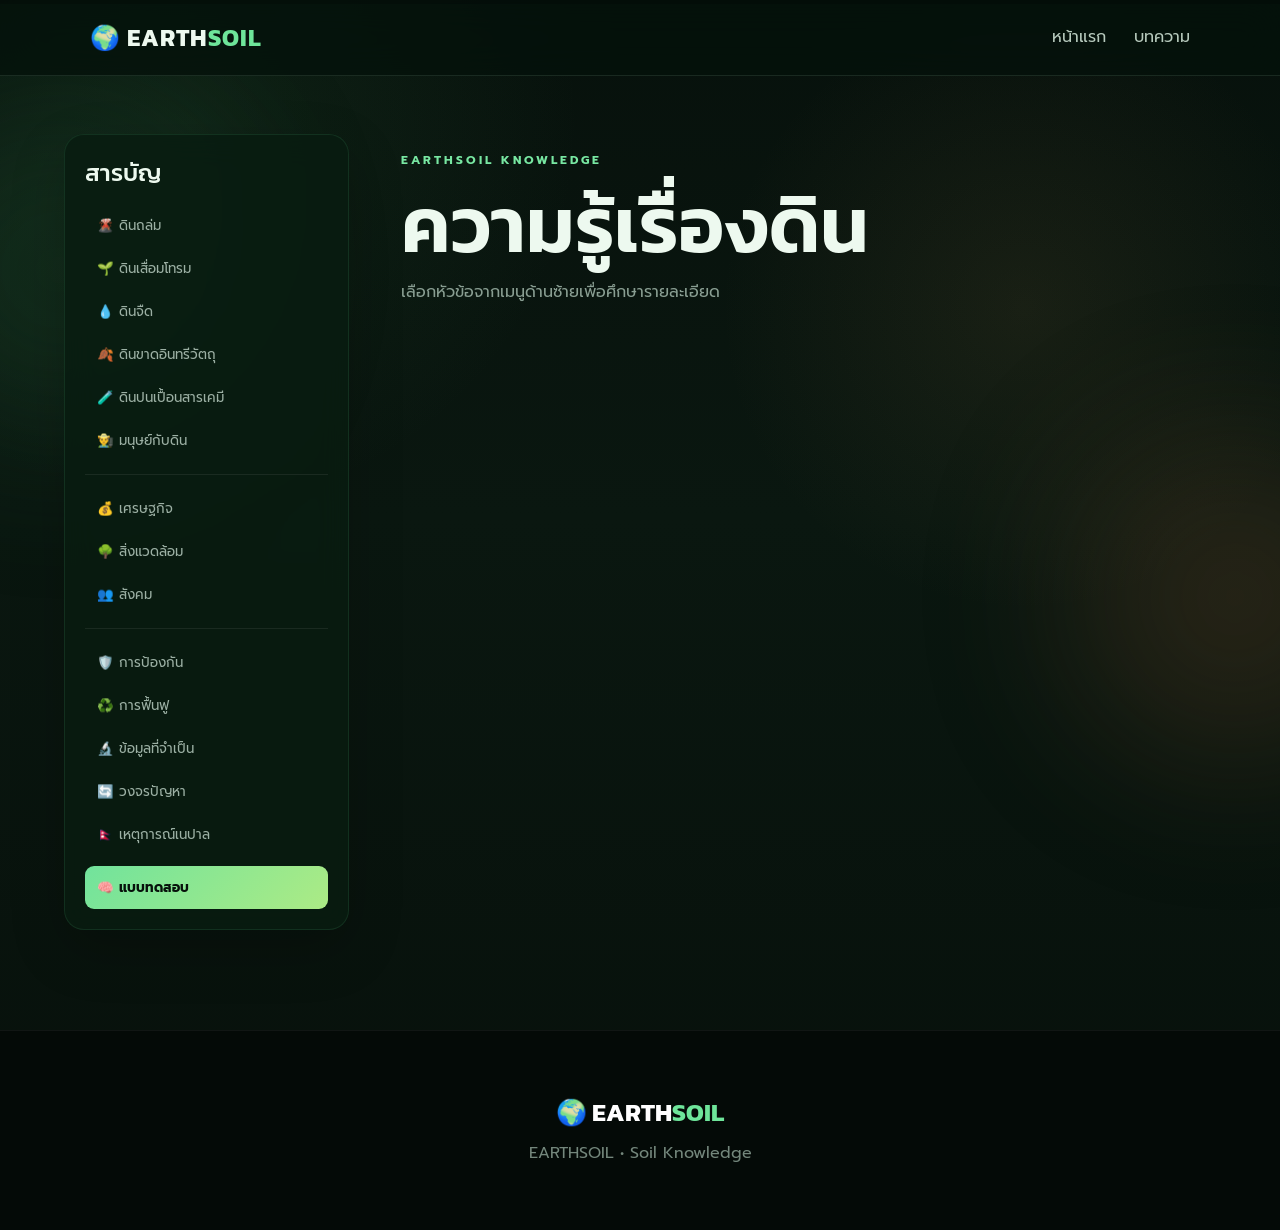
==== commit 3972cc6b: "Update article.html" ====
--- a/article.html
+++ b/article.html
@@ -2,961 +2,228 @@
 <html lang="th">
 
 <head>
+
     <meta charset="UTF-8">
-    <meta name="viewport" content="width=device-width, initial-scale=1.0">
-
-    <title>EARTHSOIL | ดินถล่มและดินเสื่อมโทรม</title>
-
-    <link rel="stylesheet" href="style.css">
-
-    <link rel="preconnect" href="https://fonts.googleapis.com">
-    <link rel="preconnect" href="https://fonts.gstatic.com" crossorigin>
-
-    <link href="https://fonts.googleapis.com/css2?family=Kanit:wght@300;400;500;600;700&family=Prompt:wght@300;400;500;600;700&display=swap" rel="stylesheet">
+
+    <meta
+        name="viewport"
+        content="width=device-width, initial-scale=1.0"
+    >
+
+    <title>
+        บทความ | EARTHSOIL
+    </title>
+
+    <link
+        rel="stylesheet"
+        href="style.css"
+    >
+
+    <link
+        rel="preconnect"
+        href="https://fonts.googleapis.com"
+    >
+
+    <link
+        rel="preconnect"
+        href="https://fonts.gstatic.com"
+        crossorigin
+    >
+
+    <link
+        href="https://fonts.googleapis.com/css2?family=Kanit:wght@300;400;500;600;700&family=Prompt:wght@300;400;500;600;700&display=swap"
+        rel="stylesheet"
+    >
+
 </head>
 
 <body>
+
 
 <div class="reading-progress">
     <div id="progressBar"></div>
 </div>
 
+
 <div class="ambient ambient-1"></div>
 <div class="ambient ambient-2"></div>
-<div class="ambient ambient-3"></div>
-
-
-<!-- NAVBAR -->
+
 
 <header class="navbar">
 
-    <a class="logo" href="index.html">
+    <a
+        class="logo"
+        href="index.html"
+    >
         🌍 EARTH<span>SOIL</span>
     </a>
 
+
     <nav>
-        <a href="#home">หน้าแรก</a>
-        <a href="#topics">หัวข้อ</a>
-        <a href="#event">เหตุการณ์</a>
-        <a href="article.html">บทความ</a>
+
+        <a href="index.html">
+            หน้าแรก
+        </a>
+
+        <a href="article.html">
+            บทความ
+        </a>
+
     </nav>
 
 </header>
 
 
-<!-- HERO -->
-
-<section class="hero" id="home">
-
-    <div class="hero-grid">
-
-        <div class="hero-content">
-
-            <div class="live-badge">
-                <span></span>
-                ENVIRONMENT • EARTH • SOIL
-            </div>
+<main class="article-layout">
+
+
+    <aside class="sidebar">
+
+        <h3>
+            สารบัญ
+        </h3>
+
+
+        <button
+            onclick="showTopic('landslide')"
+        >
+            🌋 ดินถล่ม
+        </button>
+
+
+        <button
+            onclick="showTopic('degradation')"
+        >
+            🌱 ดินเสื่อมโทรม
+        </button>
+
+
+        <button
+            onclick="showTopic('poorsoil')"
+        >
+            💧 ดินจืด
+        </button>
+
+
+        <button
+            onclick="showTopic('organic')"
+        >
+            🍂 ดินขาดอินทรีวัตถุ
+        </button>
+
+
+        <button
+            onclick="showTopic('chemical')"
+        >
+            🧪 ดินปนเปื้อนสารเคมี
+        </button>
+
+
+        <button
+            onclick="showTopic('human')"
+        >
+            👨‍🌾 มนุษย์กับดิน
+        </button>
+
+
+        <hr>
+
+
+        <button
+            onclick="showTopic('economy')"
+        >
+            💰 เศรษฐกิจ
+        </button>
+
+
+        <button
+            onclick="showTopic('environment')"
+        >
+            🌳 สิ่งแวดล้อม
+        </button>
+
+
+        <button
+            onclick="showTopic('social')"
+        >
+            👥 สังคม
+        </button>
+
+
+        <hr>
+
+
+        <button
+            onclick="showTopic('prevention')"
+        >
+            🛡️ การป้องกัน
+        </button>
+
+
+        <button
+            onclick="showTopic('recovery')"
+        >
+            ♻️ การฟื้นฟู
+        </button>
+
+
+        <button
+            onclick="showTopic('data')"
+        >
+            🔬 ข้อมูลที่จำเป็น
+        </button>
+
+
+        <button
+            onclick="showTopic('cycle')"
+        >
+            🔄 วงจรปัญหา
+        </button>
+
+
+        <button
+            onclick="showTopic('nepal')"
+        >
+            🇳🇵 เหตุการณ์เนปาล
+        </button>
+
+
+        <button
+            class="quiz-side"
+            onclick="showTopic('quiz')"
+        >
+            🧠 แบบทดสอบ
+        </button>
+
+    </aside>
+
+
+    <article id="articleContent">
+
+        <div class="article-header">
+
+            <p class="tag">
+                EARTHSOIL KNOWLEDGE
+            </p>
 
             <h1>
-                ดินถล่ม
-                <br>
-                <span>และดินเสื่อมโทรม</span>
+                ความรู้เรื่องดิน
             </h1>
 
-            <p class="hero-text">
-                เรียนรู้ว่าดินถล่มและดินเสื่อมโทรมเกิดขึ้นได้อย่างไร
-                สาเหตุ ผลกระทบ และวิธีดูแลผืนดินให้กลับมาแข็งแรง
+            <p>
+                เลือกหัวข้อจากเมนูด้านซ้ายเพื่อศึกษารายละเอียด
             </p>
 
-            <div class="hero-buttons">
-
-                <a href="article.html" class="main-btn">
-                    เริ่มเรียนรู้
-                    <span>→</span>
-                </a>
-
-                <a href="#event" class="outline-btn">
-                    ดูเหตุการณ์จริง
-                    <span>↓</span>
-                </a>
-
-            </div>
-
-            <div class="hero-meta">
-
-                <div>
-                    <strong>15+</strong>
-                    <span>หัวข้อความรู้</span>
-                </div>
-
-                <div>
-                    <strong>12</strong>
-                    <span>คำถามทดสอบ</span>
-                </div>
-
-                <div>
-                    <strong>100%</strong>
-                    <span>เรียนรู้ได้ฟรี</span>
-                </div>
-
-            </div>
-
         </div>
 
 
-        <!-- HERO IMAGE -->
-
-        <div class="hero-visual">
-
-            <div class="hero-image">
-
-                <img
-                    src="https://spatialagent.org/Landslide/images/1a.png"
-                    alt="ภาพดินถล่มในพื้นที่ภูเขา"
-                >
-
-                <div class="image-shade"></div>
-
-                <div class="image-label">
-                    <span>●</span>
-                    LANDSLIDE ZONE
-                </div>
-
-            </div>
-
-
-            <div class="floating-card card-one">
-
-                <span>🌧️</span>
-
-                <b>
-                    ฝนตกหนัก
-                </b>
-
-                <small>
-                    น้ำเพิ่มแรงดันในดิน
-                </small>
-
-            </div>
-
-
-            <div class="floating-card card-two">
-
-                <span>🌳</span>
-
-                <b>
-                    พืชคลุมดิน
-                </b>
-
-                <small>
-                    ช่วยลดการชะล้าง
-                </small>
-
-            </div>
-
-        </div>
-
-    </div>
-
-</section>
-
-
-<!-- STATS -->
-
-<section class="stats-section">
-
-    <div class="stat">
-
-        <strong data-count="4">
-            0
-        </strong>
-
-        <span>
-            ปัจจัยสำคัญของดินถล่ม
-        </span>
-
-    </div>
-
-
-    <div class="stat">
-
-        <strong data-count="6">
-            0
-        </strong>
-
-        <span>
-            หัวข้อหลักบนหน้าแรก
-        </span>
-
-    </div>
-
-
-    <div class="stat">
-
-        <strong data-count="12">
-            0
-        </strong>
-
-        <span>
-            คำถามในแบบทดสอบ
-        </span>
-
-    </div>
-
-
-    <div class="stat">
-
-        <strong data-count="100">
-            0
-        </strong>
-
-        <span>
-            % ทุกคนช่วยดูแลดินได้
-        </span>
-
-    </div>
-
-</section>
-
-
-<!-- TOPICS -->
-
-<section class="section" id="topics">
-
-    <div class="section-title">
-
-        <p class="tag">
-            EXPLORE THE EARTH
-        </p>
-
-        <h2>
-            สำรวจปัญหาที่ซ่อนอยู่ใต้พื้นดิน
-        </h2>
-
-        <p>
-            เลือกหัวข้อเพื่อเข้าสู่บทความแบบละเอียด
-        </p>
-
-    </div>
-
-
-    <div class="topic-grid">
-
-
-        <a href="article.html?topic=landslide" class="topic-card">
-
-            <div class="topic-image landslide-bg">
-                <span>🌋</span>
-            </div>
-
-            <div class="topic-content">
-
-                <span class="topic-number">
-                    01
-                </span>
-
-                <h3>
-                    ดินถล่ม
-                </h3>
-
-                <p>
-                    ทำความเข้าใจกลไก สาเหตุ
-                    ปัจจัยเสี่ยง และสัญญาณเตือน
-                </p>
-
-                <b>
-                    สำรวจหัวข้อนี้ →
-                </b>
-
-            </div>
-
-        </a>
-
-
-        <a href="article.html?topic=degradation" class="topic-card">
-
-            <div class="topic-image soil-bg">
-                <span>🌱</span>
-            </div>
-
-            <div class="topic-content">
-
-                <span class="topic-number">
-                    02
-                </span>
-
-                <h3>
-                    ดินเสื่อมโทรม
-                </h3>
-
-                <p>
-                    เมื่อคุณภาพดินลดลง
-                    และความสามารถในการผลิตอาหารลดลง
-                </p>
-
-                <b>
-                    สำรวจหัวข้อนี้ →
-                </b>
-
-            </div>
-
-        </a>
-
-
-        <a href="article.html?topic=poorsoil" class="topic-card">
-
-            <div class="topic-image water-bg">
-                <span>💧</span>
-            </div>
-
-            <div class="topic-content">
-
-                <span class="topic-number">
-                    03
-                </span>
-
-                <h3>
-                    ดินจืด
-                </h3>
-
-                <p>
-                    ทำไมดินถึงขาดธาตุอาหาร
-                    และฟื้นฟูอย่างไร
-                </p>
-
-                <b>
-                    สำรวจหัวข้อนี้ →
-                </b>
-
-            </div>
-
-        </a>
-
-
-        <a href="article.html?topic=organic" class="topic-card">
-
-            <div class="topic-image organic-bg">
-                <span>🍂</span>
-            </div>
-
-            <div class="topic-content">
-
-                <span class="topic-number">
-                    04
-                </span>
-
-                <h3>
-                    อินทรีวัตถุ
-                </h3>
-
-                <p>
-                    ส่วนสำคัญของดินที่ช่วยรักษา
-                    โครงสร้างและการอุ้มน้ำ
-                </p>
-
-                <b>
-                    สำรวจหัวข้อนี้ →
-                </b>
-
-            </div>
-
-        </a>
-
-
-        <a href="article.html?topic=chemical" class="topic-card">
-
-            <div class="topic-image chemical-bg">
-                <span>🧪</span>
-            </div>
-
-            <div class="topic-content">
-
-                <span class="topic-number">
-                    05
-                </span>
-
-                <h3>
-                    ดินปนเปื้อนสารเคมี
-                </h3>
-
-                <p>
-                    สารปนเปื้อนสะสมในดิน
-                    และส่งผลต่อระบบนิเวศได้อย่างไร
-                </p>
-
-                <b>
-                    สำรวจหัวข้อนี้ →
-                </b>
-
-            </div>
-
-        </a>
-
-
-        <a href="article.html?topic=human" class="topic-card">
-
-            <div class="topic-image human-bg">
-                <span>👨‍🌾</span>
-            </div>
-
-            <div class="topic-content">
-
-                <span class="topic-number">
-                    06
-                </span>
-
-                <h3>
-                    มนุษย์กับดิน
-                </h3>
-
-                <p>
-                    กิจกรรมของมนุษย์สามารถทั้งทำลาย
-                    และฟื้นฟูระบบดินได้
-                </p>
-
-                <b>
-                    สำรวจหัวข้อนี้ →
-                </b>
-
-            </div>
-
-        </a>
-
-    </div>
-
-</section>
-
-
-<!-- PROCESS -->
-
-<section class="process-section">
-
-    <div class="section-title">
-
-        <p class="tag">
-            HOW IT HAPPENS
-        </p>
-
-        <h2>
-            ดินถล่มเกิดขึ้นได้อย่างไร?
-        </h2>
-
-        <p>
-            เมื่อหลายปัจจัยทำงานร่วมกัน
-        </p>
-
-    </div>
-
-
-    <div class="process">
-
-        <div class="process-step">
-
-            <div class="process-icon">
-                🌧️
-            </div>
-
-            <span>
-                01
-            </span>
-
-            <h3>
-                ฝนตกหนัก
-            </h3>
-
-            <p>
-                น้ำซึมเข้าสู่ชั้นดิน
-                และเพิ่มน้ำหนักของมวลดิน
-            </p>
-
-        </div>
-
-
-        <div class="process-line"></div>
-
-
-        <div class="process-step">
-
-            <div class="process-icon">
-                💧
-            </div>
-
-            <span>
-                02
-            </span>
-
-            <h3>
-                แรงต้านลดลง
-            </h3>
-
-            <p>
-                แรงดันน้ำเพิ่มขึ้น
-                ทำให้ดินบางพื้นที่มีเสถียรภาพลดลง
-            </p>
-
-        </div>
-
-
-        <div class="process-line"></div>
-
-
-        <div class="process-step">
-
-            <div class="process-icon">
-                ⛰️
-            </div>
-
-            <span>
-                03
-            </span>
-
-            <h3>
-                เริ่มเคลื่อนตัว
-            </h3>
-
-            <p>
-                แรงโน้มถ่วงเอาชนะแรงต้าน
-                ของมวลดิน
-            </p>
-
-        </div>
-
-
-        <div class="process-line"></div>
-
-
-        <div class="process-step danger">
-
-            <div class="process-icon">
-                🌋
-            </div>
-
-            <span>
-                04
-            </span>
-
-            <h3>
-                เกิดดินถล่ม
-            </h3>
-
-            <p>
-                ดิน หิน และเศษวัสดุ
-                เคลื่อนตัวลงสู่พื้นที่ต่ำ
-            </p>
-
-        </div>
-
-    </div>
-
-</section>
-
-
-<!-- WARNING -->
-
-<section class="warning-section">
-
-    <div class="warning-box">
-
-        <div class="warning-icon">
-            ⚠️
-        </div>
-
-        <div>
-
-            <span class="tag">
-                WARNING SIGNS
-            </span>
-
-            <h2>
-                สัญญาณที่ไม่ควรมองข้าม
-            </h2>
-
-            <p>
-                รอยแตกบนพื้นดิน ต้นไม้หรือเสาไฟเอียง
-                น้ำขุ่นผิดปกติ เสียงหินหรือดินเคลื่อนตัว
-                และประตูหน้าต่างที่เริ่มปิดเปิดผิดปกติ
-                อาจเป็นสัญญาณของการเคลื่อนตัว
-            </p>
-
-        </div>
-
-    </div>
-
-</section>
-
-
-<!-- EVENT -->
-
-<section class="event-section" id="event">
-
-    <div class="section-title">
-
-        <p class="tag">
-            REAL WORLD EVENT
-        </p>
-
-        <h2>
-            เหตุการณ์จริงจากเนปาล
-        </h2>
-
-        <p>
-            ตัวอย่างเหตุการณ์ภัยพิบัติที่ช่วยให้เห็นภาพของพลังธรรมชาติ
-        </p>
-
-    </div>
-
-
-    <div class="event-grid">
-
-
-        <div class="event-image">
-
-            <img
-                src="https://scx2.b-cdn.net/gfx/news/hires/2021/earthquakes-and-extrem.jpg"
-                alt="พื้นที่ภูเขาในเนปาล"
-            >
-
-            <div class="event-image-label">
-                NEPAL • HIMALAYAS
-            </div>
-
-        </div>
-
-
-        <div class="event-content">
-
-            <span class="event-date">
-                26–27 AUGUST 2026
-            </span>
-
-            <h2>
-                ภัยพิบัติบริเวณ
-                <span>
-                    เนปาล–ทิเบต
-                </span>
-            </h2>
-
-            <p>
-                หน้านี้ใช้เป็นพื้นที่นำเสนอตัวอย่างเหตุการณ์จริง
-                และเชื่อมโยงให้เห็นความสัมพันธ์ระหว่างภูเขา
-                น้ำ น้ำแข็ง ดินถล่ม และผลกระทบต่อชุมชน
-            </p>
-
-
-            <div class="event-tags">
-
-                <span>
-                    🌊 Flash Flood
-                </span>
-
-                <span>
-                    ⛰️ Landslide
-                </span>
-
-                <span>
-                    🧊 Glacier
-                </span>
-
-                <span>
-                    🌧️ Heavy Rain
-                </span>
-
-            </div>
-
-
-            <a
-                href="article.html?topic=nepal"
-                class="main-btn"
-            >
-                อ่านเหตุการณ์ →
-            </a>
-
-        </div>
-
-    </div>
-
-
-    <!-- YOUTUBE -->
-
-    <div class="video-box">
-
-        <div class="video-header">
-
-            <div>
-
-                <span class="tag">
-                    WATCH & LEARN
-                </span>
-
-                <h2>
-                    ดูวิดีโอเหตุการณ์จาก YouTube
-                </h2>
-
-            </div>
-
-            <span class="video-live">
-                YOUTUBE
-            </span>
-
-        </div>
-
-
-        <div
-            class="youtube-card"
-            id="youtubeCard"
-            data-video-id="NdZDPAi3D7k"
-        >
-
-            <img
-                src="https://img.youtube.com/vi/NdZDPAi3D7k/maxresdefault.jpg"
-                alt="ภาพปกวิดีโอ YouTube"
-            >
-
-            <div class="youtube-overlay"></div>
-
-
-            <button
-                class="youtube-play"
-                type="button"
-                aria-label="เล่นวิดีโอ"
-            >
-
-                <span>
-                    ▶
-                </span>
-
-            </button>
-
-
-            <div class="youtube-caption">
-
-                <strong>
-                    Massive Landslide in Nepal
-                </strong>
-
-                <small>
-                    คลิกเพื่อเริ่มดูวิดีโอจาก YouTube
-                </small>
-
-            </div>
-
-        </div>
-
-
-        <p class="video-note">
-            วิดีโอจะโหลดจาก YouTube เมื่อกดปุ่มเล่น
-        </p>
-
-    </div>
-
-</section>
-
-
-<!-- IMPACT -->
-
-<section class="impact-section">
-
-    <div class="section-title">
-
-        <p class="tag">
-            CHAIN REACTION
-        </p>
-
-        <h2>
-            ดินเสีย → ปัญหาไม่ได้หยุดอยู่ที่ดิน
-        </h2>
-
-    </div>
-
-
-    <div class="impact-grid">
-
-        <div class="impact-card">
-            <span>🌱</span>
-            <h3>ดิน</h3>
-            <p>
-                สูญเสียหน้าดิน โครงสร้างเสีย
-                และความอุดมสมบูรณ์ลดลง
-            </p>
-        </div>
-
-
-        <div class="impact-card">
-            <span>🌾</span>
-            <h3>อาหาร</h3>
-            <p>
-                ผลผลิตทางการเกษตรอาจลดลง
-                และต้นทุนการผลิตเพิ่มขึ้น
-            </p>
-        </div>
-
-
-        <div class="impact-card">
-            <span>💰</span>
-            <h3>เศรษฐกิจ</h3>
-            <p>
-                เกิดความเสียหายต่อพื้นที่
-                โครงสร้างพื้นฐาน และรายได้
-            </p>
-        </div>
-
-
-        <div class="impact-card">
-            <span>🌊</span>
-            <h3>น้ำ</h3>
-            <p>
-                ตะกอนและสารปนเปื้อน
-                สามารถเข้าสู่แหล่งน้ำ
-            </p>
-        </div>
-
-
-        <div class="impact-card">
-            <span>👥</span>
-            <h3>สังคม</h3>
-            <p>
-                ชุมชนอาจเผชิญความไม่มั่นคง
-                และผลกระทบต่อคุณภาพชีวิต
-            </p>
-        </div>
-
-
-        <div class="impact-card">
-            <span>🌍</span>
-            <h3>สิ่งแวดล้อม</h3>
-            <p>
-                ระบบนิเวศและความหลากหลาย
-                ทางชีวภาพได้รับผลกระทบ
-            </p>
-        </div>
-
-    </div>
-
-</section>
-
-
-<!-- SOLUTION -->
-
-<section class="solution-section">
-
-    <div class="section-title">
-
-        <p class="tag">
-            WHAT CAN WE DO?
-        </p>
-
-        <h2>
-            เราช่วยดินได้อย่างไร?
-        </h2>
-
-    </div>
-
-
-    <div class="solution-grid">
-
-        <div class="solution-card">
-
-            <div>🌳</div>
-
-            <h3>
-                รักษาพืชคลุมดิน
-            </h3>
-
-            <p>
-                ช่วยยึดหน้าดิน
-                และลดการชะล้าง
-            </p>
-
-        </div>
-
-
-        <div class="solution-card">
-
-            <div>♻️</div>
-
-            <h3>
-                เพิ่มอินทรียวัตถุ
-            </h3>
-
-            <p>
-                ใช้เศษพืชหรือปุ๋ยหมัก
-                อย่างเหมาะสม
-            </p>
-
-        </div>
-
-
-        <div class="solution-card">
-
-            <div>💧</div>
-
-            <h3>
-                จัดการน้ำ
-            </h3>
-
-            <p>
-                ลดการไหลบ่า
-                และวางระบบระบายน้ำที่เหมาะสม
-            </p>
-
-        </div>
-
-
-        <div class="solution-card">
-
-            <div>🔬</div>
-
-            <h3>
-                ตรวจวิเคราะห์ดิน
-            </h3>
-
-            <p>
-                รู้ปัญหาก่อนแก้
-                เพื่อเลือกวิธีฟื้นฟูให้ตรงจุด
-            </p>
-
-        </div>
-
-    </div>
-
-</section>
-
-
-<!-- QUIZ -->
-
-<section class="quiz-preview">
-
-    <div class="quiz-glow"></div>
-
-    <div>
-
-        <span class="tag">
-            FINAL CHALLENGE
-        </span>
-
-        <h2>
-            คุณรู้เรื่องดินมากแค่ไหน?
-        </h2>
-
-        <p>
-            มีคำถาม 12 ข้อ
-            พร้อมระบบคิดคะแนนและระดับความรู้
-        </p>
-
-    </div>
-
-
-    <a
-        href="article.html?topic=quiz"
-        class="main-btn"
-    >
-        เริ่มทำแบบทดสอบ →
-    </a>
-
-</section>
-
-
-<!-- FOOTER -->
+        <div id="contentBox"></div>
+
+    </article>
+
+
+</main>
+
 
 <footer>
 
@@ -965,15 +232,8 @@
     </div>
 
     <p>
-        เว็บไซต์ให้ความรู้เรื่องดินถล่ม ดินเสื่อมโทรม
-        และการอนุรักษ์ทรัพยากรดิน
+        EARTHSOIL • Soil Knowledge
     </p>
-
-    <div class="footer-line"></div>
-
-    <small>
-        สร้างเพื่อการศึกษา • EARTHSOIL
-    </small>
 
 </footer>
 
@@ -987,7 +247,9 @@
 </button>
 
 
+<script src="article.js"></script>
 <script src="script.js"></script>
+
 
 </body>
 </html>
--- a/style.css
+++ b/style.css
@@ -4,21 +4,179 @@
     box-sizing: border-box;
 }
 
+:root {
+
+    --bg: #08120d;
+
+    --bg-soft: #0d1b13;
+
+    --card: rgba(16, 39, 25, .78);
+
+    --card-2: rgba(18, 50, 31, .9);
+
+    --green: #6ee59a;
+
+    --green-bright: #a7ffc1;
+
+    --olive: #a8b56d;
+
+    --brown: #a86b3d;
+
+    --sand: #ddbc84;
+
+    --text: #edf9ef;
+
+    --muted: #a0b3a6;
+
+    --line:
+        rgba(
+            190,
+            235,
+            205,
+            .11
+        );
+
+}
+
 html {
     scroll-behavior: smooth;
 }
 
 body {
-    font-family: "Prompt", sans-serif;
-    background: #050d09;
-    color: #eaf7ef;
-    line-height: 1.8;
-    overflow-x: hidden;
-}
-
-body::selection {
-    background: #63df93;
-    color: #06100b;
+
+    font-family:
+        "Prompt",
+        sans-serif;
+
+    background:
+
+        radial-gradient(
+            circle at 15% 10%,
+            rgba(66,142,82,.13),
+            transparent 25%
+        ),
+
+        radial-gradient(
+            circle at 80% 25%,
+            rgba(143,111,63,.12),
+            transparent 22%
+        ),
+
+        linear-gradient(
+            180deg,
+            #07110c 0%,
+            #0a1710 42%,
+            #07100b 100%
+        );
+
+    color:
+        var(--text);
+
+    line-height:
+        1.8;
+
+    overflow-x:
+        hidden;
+
+}
+
+::selection {
+
+    background:
+        var(--green);
+
+    color:
+        #07110b;
+
+}
+
+a {
+    color:
+        inherit;
+}
+
+
+/* =========================
+   AMBIENT
+========================= */
+
+.ambient {
+
+    position:
+        fixed;
+
+    border-radius:
+        50%;
+
+    filter:
+        blur(80px);
+
+    pointer-events:
+        none;
+
+    z-index:
+        -1;
+
+    opacity:
+        .32;
+
+}
+
+.ambient-1 {
+
+    width:
+        360px;
+
+    height:
+        360px;
+
+    top:
+        10%;
+
+    left:
+        -120px;
+
+    background:
+        #204f31;
+
+}
+
+.ambient-2 {
+
+    width:
+        330px;
+
+    height:
+        330px;
+
+    top:
+        48%;
+
+    right:
+        -120px;
+
+    background:
+        #624126;
+
+}
+
+.ambient-3 {
+
+    width:
+        260px;
+
+    height:
+        260px;
+
+    bottom:
+        5%;
+
+    left:
+        38%;
+
+    background:
+        #1f6b47;
+
 }
 
 
@@ -27,154 +185,49 @@
 ========================= */
 
 .reading-progress {
-    position: fixed;
-    top: 0;
-    left: 0;
-    width: 100%;
-    height: 3px;
-    background: transparent;
-    z-index: 99999;
+
+    position:
+        fixed;
+
+    inset:
+        0 0 auto 0;
+
+    height:
+        4px;
+
+    z-index:
+        100000;
+
+    background:
+        rgba(0,0,0,.18);
+
 }
 
 #progressBar {
-    height: 100%;
-    width: 0%;
-    background: linear-gradient(
-        90deg,
-        #37c879,
-        #9cffbd,
-        #37c879
-    );
-    box-shadow: 0 0 15px #4de38a;
-}
-
-
-/* =========================
-   GLOBAL
-========================= */
-
-a {
-    color: inherit;
-}
-
-.tag {
-    color: #6bea9d;
-    font-size: 12px;
-    letter-spacing: 3px;
-    font-weight: 700;
-}
-
-.section {
-    padding: 120px 8%;
-    position: relative;
-}
-
-.section-title {
-    text-align: center;
-    max-width: 850px;
-    margin: 0 auto 60px;
-}
-
-.section-title h2 {
-    font-family: "Kanit";
-    font-size: clamp(35px, 5vw, 58px);
-    line-height: 1.15;
-    margin: 12px 0 20px;
-}
-
-.section-title p:last-child {
-    color: #8da399;
-}
-
-
-/* =========================
-   PARTICLES
-========================= */
-
-.particles {
-    position: fixed;
-    inset: 0;
-    pointer-events: none;
-    z-index: 2;
-}
-
-.particles span {
-    position: absolute;
-    width: 4px;
-    height: 4px;
-    background: #71efa0;
-    border-radius: 50%;
-    opacity: 0.3;
-    animation: particleFloat 10s infinite linear;
-}
-
-.particles span:nth-child(1) {
-    left: 10%;
-    top: 80%;
-    animation-delay: 0s;
-}
-
-.particles span:nth-child(2) {
-    left: 20%;
-    top: 60%;
-    animation-delay: 2s;
-}
-
-.particles span:nth-child(3) {
-    left: 35%;
-    top: 90%;
-    animation-delay: 4s;
-}
-
-.particles span:nth-child(4) {
-    left: 50%;
-    top: 70%;
-    animation-delay: 1s;
-}
-
-.particles span:nth-child(5) {
-    left: 65%;
-    top: 85%;
-    animation-delay: 5s;
-}
-
-.particles span:nth-child(6) {
-    left: 75%;
-    top: 50%;
-    animation-delay: 3s;
-}
-
-.particles span:nth-child(7) {
-    left: 88%;
-    top: 75%;
-    animation-delay: 6s;
-}
-
-.particles span:nth-child(8) {
-    left: 95%;
-    top: 30%;
-    animation-delay: 2s;
-}
-
-@keyframes particleFloat {
-
-    0% {
-        transform: translateY(100px);
-        opacity: 0;
-    }
-
-    20% {
-        opacity: .4;
-    }
-
-    80% {
-        opacity: .3;
-    }
-
-    100% {
-        transform: translateY(-100vh);
-        opacity: 0;
-    }
+
+    width:
+        0;
+
+    height:
+        100%;
+
+    background:
+        linear-gradient(
+            90deg,
+            #4fd07e,
+            #d6ef98,
+            #7be7a5
+        );
+
+    box-shadow:
+        0 0 18px
+        rgba(
+            110,
+            229,
+            154,
+            .55
+        );
+
 }
 
 
@@ -183,66 +236,149 @@
 ========================= */
 
 .navbar {
-    position: sticky;
-    top: 0;
-    z-index: 9999;
-
-    height: 75px;
-
-    padding: 0 7%;
-
-    display: flex;
-    align-items: center;
-    justify-content: space-between;
-
-    background: rgba(4, 13, 8, .82);
-
-    border-bottom: 1px solid rgba(130, 240, 165, .1);
-
-    backdrop-filter: blur(20px);
+
+    position:
+        sticky;
+
+    top:
+        0;
+
+    z-index:
+        10000;
+
+    min-height:
+        76px;
+
+    padding:
+        0 7%;
+
+    display:
+        flex;
+
+    align-items:
+        center;
+
+    justify-content:
+        space-between;
+
+    gap:
+        20px;
+
+    background:
+        rgba(
+            5,
+            18,
+            11,
+            .76
+        );
+
+    backdrop-filter:
+        blur(18px);
+
+    border-bottom:
+        1px solid var(--line);
+
 }
 
 .logo {
-    font-family: "Kanit";
-    font-size: 23px;
-    font-weight: 700;
-    letter-spacing: 1px;
+
+    text-decoration:
+        none;
+
+    font-family:
+        "Kanit";
+
+    font-size:
+        24px;
+
+    font-weight:
+        700;
+
+    letter-spacing:
+        1px;
+
 }
 
 .logo span,
 .footer-logo span {
-    color: #67df96;
+
+    color:
+        var(--green);
+
 }
 
 .navbar nav {
-    display: flex;
-    gap: 30px;
+
+    display:
+        flex;
+
+    gap:
+        28px;
+
+    flex-wrap:
+        wrap;
+
+    justify-content:
+        flex-end;
+
 }
 
 .navbar nav a {
-    text-decoration: none;
-    color: #a9beb1;
-    transition: .3s;
-    position: relative;
+
+    text-decoration:
+        none;
+
+    color:
+        #b7cabd;
+
+    position:
+        relative;
+
+    transition:
+        .25s ease;
+
 }
 
 .navbar nav a::after {
-    content: "";
-    position: absolute;
-    left: 0;
-    bottom: -7px;
-    width: 0;
-    height: 2px;
-    background: #67df96;
-    transition: .3s;
+
+    content:
+        "";
+
+    position:
+        absolute;
+
+    left:
+        0;
+
+    bottom:
+        -7px;
+
+    width:
+        0;
+
+    height:
+        2px;
+
+    background:
+        var(--green);
+
+    transition:
+        .25s ease;
+
 }
 
 .navbar nav a:hover {
-    color: #75eaa2;
+
+    color:
+        var(--green-bright);
+
 }
 
 .navbar nav a:hover::after {
-    width: 100%;
+
+    width:
+        100%;
+
 }
 
 
@@ -251,223 +387,449 @@
 ========================= */
 
 .hero {
-    min-height: 850px;
-
-    padding: 110px 8%;
-
-    display: flex;
-    align-items: center;
-    justify-content: space-between;
-
-    gap: 70px;
-
-    position: relative;
-
-    overflow: hidden;
-
-    background:
+
+    min-height:
+        860px;
+
+    padding:
+        110px 8% 100px;
+
+    position:
+        relative;
+
+    overflow:
+        hidden;
+
+    background:
+
+        linear-gradient(
+            110deg,
+            rgba(7,17,12,.92),
+            rgba(7,18,12,.62)
+        ),
+
         radial-gradient(
-            circle at 75% 40%,
-            rgba(54, 191, 103, .15),
-            transparent 35%
-        ),
-        radial-gradient(
-            circle at 10% 90%,
-            rgba(20, 130, 70, .1),
-            transparent 30%
-        );
+            circle at 75% 50%,
+            rgba(77,160,92,.15),
+            transparent 34%
+        );
+
+}
+
+.hero::before,
+.hero::after {
+
+    content:
+        "";
+
+    position:
+        absolute;
+
+    border-radius:
+        50%;
+
+    border:
+        1px solid
+        rgba(
+            152,
+            216,
+            149,
+            .10
+        );
+
 }
 
 .hero::before {
-    content: "";
-
-    position: absolute;
-
-    width: 700px;
-    height: 700px;
-
-    right: -250px;
-    top: -250px;
-
-    border-radius: 50%;
-
-    border: 1px solid rgba(110, 240, 150, .1);
+
+    width:
+        700px;
+
+    height:
+        700px;
+
+    right:
+        -250px;
+
+    top:
+        -300px;
+
+}
+
+.hero::after {
+
+    width:
+        480px;
+
+    height:
+        480px;
+
+    left:
+        -220px;
+
+    bottom:
+        -250px;
+
+}
+
+.hero-grid {
+
+    max-width:
+        1450px;
+
+    margin:
+        auto;
+
+    min-height:
+        650px;
+
+    display:
+        grid;
+
+    grid-template-columns:
+        1.05fr .95fr;
+
+    gap:
+        65px;
+
+    align-items:
+        center;
+
+}
+
+.hero-content,
+.hero-visual {
+
+    position:
+        relative;
+
+    z-index:
+        3;
+
+}
+
+.live-badge {
+
+    display:
+        inline-flex;
+
+    align-items:
+        center;
+
+    gap:
+        10px;
+
+    padding:
+        9px 15px;
+
+    border-radius:
+        999px;
+
+    color:
+        var(--green-bright);
+
+    background:
+        rgba(
+            101,
+            207,
+            132,
+            .08
+        );
+
+    border:
+        1px solid
+        rgba(
+            101,
+            207,
+            132,
+            .2
+        );
+
+    font-size:
+        11px;
+
+    letter-spacing:
+        2px;
+
+}
+
+.live-badge span {
+
+    width:
+        8px;
+
+    height:
+        8px;
+
+    border-radius:
+        50%;
+
+    background:
+        #6be99e;
 
     box-shadow:
-        0 0 0 80px rgba(110, 240, 150, .02),
-        0 0 0 160px rgba(110, 240, 150, .015);
-}
-
-.hero-overlay {
-    position: absolute;
-    inset: 0;
+        0 0 14px
+        #6be99e;
+
+    animation:
+        blink 1.5s infinite;
+
+}
+
+@keyframes blink {
+
+    50% {
+        opacity:
+            .25;
+    }
+
+}
+
+.hero h1 {
+
+    font-family:
+        "Kanit";
+
+    font-size:
+        clamp(
+            60px,
+            8vw,
+            106px
+        );
+
+    line-height:
+        .98;
+
+    letter-spacing:
+        -2px;
+
+    margin:
+        28px 0;
+
+}
+
+.hero h1 span {
+
+    color:
+        var(--green);
+
+    text-shadow:
+        0 0 35px
+        rgba(
+            110,
+            229,
+            154,
+            .15
+        );
+
+}
+
+.hero-text {
+
+    max-width:
+        700px;
+
+    color:
+        #b1c3b6;
+
+    font-size:
+        17px;
+
+}
+
+.hero-buttons {
+
+    display:
+        flex;
+
+    flex-wrap:
+        wrap;
+
+    gap:
+        13px;
+
+    margin-top:
+        32px;
+
+}
+
+.main-btn,
+.outline-btn {
+
+    display:
+        inline-flex;
+
+    align-items:
+        center;
+
+    gap:
+        12px;
+
+    text-decoration:
+        none;
+
+    border-radius:
+        12px;
+
+    padding:
+        14px 23px;
+
+    transition:
+        .28s ease;
+
+}
+
+.main-btn {
 
     background:
         linear-gradient(
-            90deg,
-            #050d09 0%,
-            rgba(5,13,9,.9) 40%,
-            rgba(5,13,9,.25) 100%
-        );
-
-    pointer-events: none;
-}
-
-.hero-content {
-    position: relative;
-    z-index: 5;
-
-    max-width: 720px;
-
-    animation: heroIn 1s ease forwards;
-}
-
-@keyframes heroIn {
-
-    from {
-        opacity: 0;
-        transform: translateY(30px);
-    }
-
-    to {
-        opacity: 1;
-        transform: translateY(0);
-    }
-
-}
-
-.live-badge {
-    display: inline-flex;
-    align-items: center;
-    gap: 10px;
-
-    padding: 9px 15px;
-
-    border-radius: 50px;
-
-    background: rgba(91, 223, 137, .08);
-
-    border: 1px solid rgba(91, 223, 137, .18);
-
-    color: #72e79d;
-
-    font-size: 11px;
-
-    letter-spacing: 2px;
-}
-
-.live-badge span {
-    width: 7px;
-    height: 7px;
-
-    border-radius: 50%;
-
-    background: #65e697;
-
-    box-shadow: 0 0 12px #65e697;
-
-    animation: blink 1.5s infinite;
-}
-
-@keyframes blink {
-
-    50% {
-        opacity: .2;
-    }
-
-}
-
-.hero h1 {
-    font-family: "Kanit";
-
-    font-size: clamp(60px, 8vw, 105px);
-
-    line-height: .98;
-
-    margin: 30px 0;
-
-    letter-spacing: -2px;
-}
-
-.hero h1 span {
-    color: #69e39a;
-
-    text-shadow:
-        0 0 40px rgba(92, 226, 139, .15);
-}
-
-.hero-text {
-    color: #a9bbb0;
-
-    max-width: 650px;
-
-    font-size: 17px;
-}
-
-.hero-buttons {
-    display: flex;
-
-    gap: 15px;
-
-    margin-top: 35px;
-
-    flex-wrap: wrap;
-}
-
-.main-btn {
-    display: inline-flex;
-
-    align-items: center;
-    gap: 15px;
-
-    padding: 14px 25px;
-
-    border-radius: 10px;
-
-    background: #64df93;
-
-    color: #06100b;
-
-    text-decoration: none;
-
-    font-weight: 700;
-
-    transition: .3s;
+            135deg,
+            #74e6a0,
+            #b0ef84
+        );
+
+    color:
+        #07100b;
+
+    font-weight:
+        700;
 
     box-shadow:
-        0 10px 35px rgba(76, 222, 132, .12);
+        0 15px 40px
+        rgba(
+            82,
+            210,
+            126,
+            .16
+        );
+
+    border:
+        none;
+
+    cursor:
+        pointer;
+
 }
 
 .main-btn:hover {
-    transform: translateY(-5px);
+
+    transform:
+        translateY(-4px);
 
     box-shadow:
-        0 15px 45px rgba(76, 222, 132, .25);
+        0 20px 50px
+        rgba(
+            82,
+            210,
+            126,
+            .26
+        );
+
 }
 
 .outline-btn {
-    display: inline-flex;
-
-    gap: 12px;
-
-    align-items: center;
-
-    padding: 13px 24px;
-
-    border: 1px solid rgba(110, 230, 150, .2);
-
-    border-radius: 10px;
-
-    color: #b4c9bc;
-
-    text-decoration: none;
-
-    transition: .3s;
+
+    border:
+        1px solid
+        rgba(
+            155,
+            226,
+            175,
+            .2
+        );
+
+    color:
+        #c8d8cd;
+
+    background:
+        rgba(
+            255,
+            255,
+            255,
+            .015
+        );
+
 }
 
 .outline-btn:hover {
-    border-color: #69e39a;
-    color: #69e39a;
+
+    border-color:
+        rgba(
+            155,
+            226,
+            175,
+            .52
+        );
+
+    color:
+        var(--green-bright);
+
+    transform:
+        translateY(-4px);
+
+}
+
+.hero-meta {
+
+    display:
+        flex;
+
+    gap:
+        22px;
+
+    margin-top:
+        38px;
+
+    flex-wrap:
+        wrap;
+
+}
+
+.hero-meta div {
+
+    min-width:
+        105px;
+
+    padding:
+        12px 14px;
+
+    border:
+        1px solid
+        var(--line);
+
+    border-radius:
+        14px;
+
+    background:
+        rgba(
+            255,
+            255,
+            255,
+            .025
+        );
+
+}
+
+.hero-meta strong {
+
+    display:
+        block;
+
+    color:
+        var(--green);
+
+    font:
+        700 22px "Kanit";
+
+}
+
+.hero-meta span {
+
+    color:
+        #8ea196;
+
+    font-size:
+        12px;
+
 }
 
 
@@ -476,138 +838,249 @@
 ========================= */
 
 .hero-visual {
-    position: relative;
-
-    width: min(500px, 100%);
-
-    z-index: 5;
-
-    animation: visualIn 1.2s ease forwards;
-}
-
-@keyframes visualIn {
-
-    from {
-        opacity: 0;
-        transform: translateX(40px);
-    }
-
-    to {
-        opacity: 1;
-        transform: translateX(0);
-    }
+
+    width:
+        100%;
+
+    max-width:
+        590px;
+
+    justify-self:
+        end;
 
 }
 
 .hero-image {
-    position: relative;
-
-    border-radius: 30px;
-
-    overflow: hidden;
-
-    border: 1px solid rgba(135, 240, 170, .2);
+
+    position:
+        relative;
+
+    overflow:
+        hidden;
+
+    border-radius:
+        34px;
+
+    border:
+        1px solid
+        rgba(
+            187,
+            225,
+            192,
+            .18
+        );
 
     box-shadow:
-        0 40px 100px rgba(0,0,0,.5);
-}
-
-.hero-image::after {
-    content: "";
-
-    position: absolute;
-    inset: 0;
+        0 40px 110px
+        rgba(
+            0,
+            0,
+            0,
+            .48
+        );
+
+    transform:
+        rotate(1deg);
+
+}
+
+.hero-image img {
+
+    display:
+        block;
+
+    width:
+        100%;
+
+    height:
+        560px;
+
+    object-fit:
+        cover;
+
+    transition:
+        transform 1s ease;
+
+}
+
+.hero-image:hover img {
+
+    transform:
+        scale(1.05);
+
+}
+
+.image-shade {
+
+    position:
+        absolute;
+
+    inset:
+        0;
 
     background:
         linear-gradient(
             180deg,
-            transparent 50%,
-            rgba(0,0,0,.7)
-        );
-}
-
-.hero-image img {
-    display: block;
-
-    width: 100%;
-    height: 520px;
-
-    object-fit: cover;
-
-    transition: transform 1s;
-}
-
-.hero-image:hover img {
-    transform: scale(1.06);
+            transparent 44%,
+            rgba(
+                5,
+                13,
+                8,
+                .82
+            ) 100%
+        );
+
 }
 
 .image-label {
-    position: absolute;
-
-    bottom: 25px;
-    left: 25px;
-
-    z-index: 5;
-
-    color: white;
-
-    font-size: 11px;
-
-    letter-spacing: 2px;
+
+    position:
+        absolute;
+
+    bottom:
+        22px;
+
+    left:
+        24px;
+
+    z-index:
+        2;
+
+    font-size:
+        11px;
+
+    letter-spacing:
+        2px;
+
 }
 
 .image-label span {
-    color: #6bea9d;
+
+    color:
+        var(--green);
+
 }
 
 .floating-card {
-    position: absolute;
-
-    padding: 15px 18px;
-
-    background: rgba(10, 27, 17, .9);
-
-    border: 1px solid rgba(130, 240, 160, .15);
-
-    border-radius: 14px;
-
-    backdrop-filter: blur(15px);
-
-    box-shadow: 0 20px 50px rgba(0,0,0,.35);
-
-    animation: floating 4s ease-in-out infinite;
+
+    position:
+        absolute;
+
+    z-index:
+        5;
+
+    padding:
+        15px 17px;
+
+    min-width:
+        165px;
+
+    border-radius:
+        16px;
+
+    border:
+        1px solid
+        rgba(
+            175,
+            225,
+            187,
+            .17
+        );
+
+    background:
+        rgba(
+            9,
+            29,
+            17,
+            .86
+        );
+
+    backdrop-filter:
+        blur(14px);
+
+    box-shadow:
+        0 18px 40px
+        rgba(
+            0,
+            0,
+            0,
+            .3
+        );
+
+    animation:
+        floating 4.2s
+        ease-in-out
+        infinite;
+
+}
+
+.floating-card span {
+
+    font-size:
+        22px;
+
+    float:
+        left;
+
+    margin-right:
+        9px;
+
 }
 
 .floating-card b {
-    display: block;
-
-    font-size: 14px;
+
+    display:
+        block;
+
+    font-size:
+        14px;
+
 }
 
 .floating-card small {
-    color: #81968a;
+
+    color:
+        #8fa298;
+
+    font-size:
+        11px;
+
 }
 
 .card-one {
-    left: -35px;
-    top: 50px;
+
+    left:
+        -35px;
+
+    top:
+        55px;
+
 }
 
 .card-two {
-    right: -30px;
-    bottom: 50px;
-
-    animation-delay: 1s;
+
+    right:
+        -30px;
+
+    bottom:
+        50px;
+
+    animation-delay:
+        1.2s;
+
 }
 
 @keyframes floating {
 
-    0%,100% {
-        transform: translateY(0);
+    0%,
+    100% {
+        transform:
+            translateY(0);
     }
 
     50% {
-        transform: translateY(-12px);
+        transform:
+            translateY(-11px);
     }
 
 }
@@ -618,197 +1091,466 @@
 ========================= */
 
 .stats-section {
-    display: grid;
-
-    grid-template-columns: repeat(4, 1fr);
-
-    border-top: 1px solid rgba(255,255,255,.05);
-    border-bottom: 1px solid rgba(255,255,255,.05);
-
-    background: #08130d;
+
+    display:
+        grid;
+
+    grid-template-columns:
+        repeat(4, 1fr);
+
+    background:
+        linear-gradient(
+            90deg,
+            rgba(
+                15,
+                39,
+                24,
+                .92
+            ),
+            rgba(
+                22,
+                46,
+                28,
+                .72
+            ),
+            rgba(
+                15,
+                39,
+                24,
+                .92
+            )
+        );
+
+    border-top:
+        1px solid
+        var(--line);
+
+    border-bottom:
+        1px solid
+        var(--line);
+
 }
 
 .stat {
-    text-align: center;
-
-    padding: 35px 20px;
-
-    border-right: 1px solid rgba(255,255,255,.05);
+
+    text-align:
+        center;
+
+    padding:
+        32px 15px;
+
+    border-right:
+        1px solid
+        rgba(
+            255,
+            255,
+            255,
+            .05
+        );
+
 }
 
 .stat strong {
-    display: block;
-
-    font-family: "Kanit";
-
-    font-size: 42px;
-
-    color: #69e39a;
+
+    display:
+        block;
+
+    font:
+        700 42px "Kanit";
+
+    color:
+        var(--green);
+
 }
 
 .stat span {
-    color: #7e9588;
-
-    font-size: 13px;
+
+    color:
+        #8ea297;
+
+    font-size:
+        13px;
+
 }
 
 
 /* =========================
-   TOPIC CARDS
+   SECTIONS
 ========================= */
 
+.section,
+.process-section,
+.warning-section,
+.event-section,
+.impact-section,
+.solution-section {
+
+    position:
+        relative;
+
+}
+
+.section {
+
+    padding:
+        120px 8%;
+
+}
+
+.section-title {
+
+    max-width:
+        850px;
+
+    margin:
+        0 auto 60px;
+
+    text-align:
+        center;
+
+}
+
+.tag {
+
+    color:
+        #78e7a2;
+
+    font-size:
+        12px;
+
+    letter-spacing:
+        3px;
+
+    font-weight:
+        700;
+
+}
+
+.section-title h2 {
+
+    font:
+        600 clamp(
+            35px,
+            5vw,
+            59px
+        )
+        "Kanit";
+
+    line-height:
+        1.15;
+
+    margin:
+        10px 0 15px;
+
+}
+
+.section-title p:last-child {
+
+    color:
+        #8fa499;
+
+}
+
+
+/* =========================
+   TOPICS
+========================= */
+
 .topic-grid {
-    display: grid;
+
+    max-width:
+        1300px;
+
+    margin:
+        auto;
+
+    display:
+        grid;
 
     grid-template-columns:
-        repeat(3, 1fr);
-
-    gap: 25px;
+        repeat(
+            3,
+            1fr
+        );
+
+    gap:
+        24px;
+
 }
 
 .topic-card {
-    text-decoration: none;
-
-    background: #0a1810;
-
-    border: 1px solid rgba(130,230,160,.08);
-
-    border-radius: 22px;
-
-    overflow: hidden;
-
-    position: relative;
+
+    overflow:
+        hidden;
+
+    border-radius:
+        24px;
+
+    border:
+        1px solid
+        var(--line);
+
+    background:
+
+        linear-gradient(
+            180deg,
+            rgba(
+                14,
+                39,
+                24,
+                .88
+            ),
+            rgba(
+                9,
+                25,
+                16,
+                .96
+            )
+        );
+
+    box-shadow:
+        0 18px 50px
+        rgba(
+            0,
+            0,
+            0,
+            .16
+        );
 
     transition:
-        transform .4s,
-        border .4s,
-        box-shadow .4s;
+        .35s ease;
+
 }
 
 .topic-card:hover {
-    transform: translateY(-12px);
-
-    border-color: rgba(100,230,145,.4);
+
+    border-color:
+        rgba(
+            112,
+            224,
+            148,
+            .36
+        );
 
     box-shadow:
-        0 30px 70px rgba(0,0,0,.3);
+        0 28px 65px
+        rgba(
+            0,
+            0,
+            0,
+            .3
+        );
+
 }
 
 .topic-image {
-    height: 190px;
-
-    display: grid;
-    place-items: center;
-
-    font-size: 75px;
-
-    position: relative;
-
-    overflow: hidden;
-}
-
-.topic-image::after {
-    content: "";
-
-    position: absolute;
-    inset: 0;
-
-    background:
+
+    height:
+        205px;
+
+    display:
+        grid;
+
+    place-items:
+        center;
+
+    font-size:
+        78px;
+
+    position:
+        relative;
+
+    overflow:
+        hidden;
+
+}
+
+.topic-image::before {
+
+    content:
+        "";
+
+    position:
+        absolute;
+
+    inset:
+        0;
+
+    background:
+
+        radial-gradient(
+            circle at 30% 30%,
+            rgba(
+                255,
+                255,
+                255,
+                .12
+            ),
+            transparent 24%
+        ),
+
         linear-gradient(
             135deg,
-            rgba(20,100,55,.1),
-            rgba(0,0,0,.4)
-        );
+            rgba(
+                255,
+                255,
+                255,
+                .03
+            ),
+            rgba(
+                0,
+                0,
+                0,
+                .34
+            )
+        );
+
+}
+
+.topic-image span {
+
+    position:
+        relative;
+
+    z-index:
+        2;
+
+    filter:
+        drop-shadow(
+            0 12px 10px
+            rgba(
+                0,
+                0,
+                0,
+                .3
+            )
+        );
+
 }
 
 .landslide-bg {
+
     background:
         linear-gradient(
             135deg,
-            #1e3927,
-            #673f25
-        );
+            #33462f,
+            #9b5d36
+        );
+
 }
 
 .soil-bg {
+
     background:
         linear-gradient(
             135deg,
-            #193b27,
-            #315e34
-        );
+            #2b6339,
+            #789453
+        );
+
 }
 
 .water-bg {
+
     background:
         linear-gradient(
             135deg,
-            #102d2b,
-            #174d4d
-        );
+            #1d5450,
+            #317f83
+        );
+
 }
 
 .organic-bg {
+
     background:
         linear-gradient(
             135deg,
-            #2c3320,
-            #60442b
-        );
+            #5c6030,
+            #a96c3b
+        );
+
 }
 
 .chemical-bg {
+
     background:
         linear-gradient(
             135deg,
-            #1c2720,
-            #4b2929
-        );
+            #2c5240,
+            #70464b
+        );
+
 }
 
 .human-bg {
+
     background:
         linear-gradient(
             135deg,
-            #1d3524,
-            #405f36
-        );
+            #3e6541,
+            #a07e4c
+        );
+
 }
 
 .topic-content {
-    padding: 25px;
+
+    padding:
+        24px 24px 27px;
+
 }
 
 .topic-number {
-    color: #5dd88c;
-
-    font-size: 12px;
-
-    letter-spacing: 2px;
+
+    color:
+        #64d98e;
+
+    font-size:
+        12px;
+
+    letter-spacing:
+        2px;
+
 }
 
 .topic-content h3 {
-    font-family: "Kanit";
-
-    font-size: 27px;
-
-    margin: 5px 0 8px;
+
+    font:
+        500 28px "Kanit";
+
+    margin:
+        4px 0 7px;
+
 }
 
 .topic-content p {
-    color: #879c90;
-
-    font-size: 14px;
+
+    color:
+        #8ea399;
+
+    font-size:
+        14px;
+
+    min-height:
+        72px;
+
 }
 
 .topic-content b {
-    display: inline-block;
-
-    margin-top: 18px;
-
-    color: #69e39a;
-
-    font-size: 14px;
+
+    display:
+        inline-block;
+
+    color:
+        var(--green);
+
+    margin-top:
+        16px;
+
+    font-size:
+        14px;
+
 }
 
 
@@ -817,106 +1559,198 @@
 ========================= */
 
 .process-section {
-    padding: 120px 8%;
-
-    background:
+
+    padding:
+        120px 8%;
+
+    background:
+
         radial-gradient(
             circle at 50% 50%,
-            rgba(45,160,90,.08),
+            rgba(
+                85,
+                165,
+                101,
+                .09
+            ),
             transparent 45%
-        );
+        ),
+
+        linear-gradient(
+            180deg,
+            rgba(
+                255,
+                255,
+                255,
+                .01
+            ),
+            transparent
+        );
+
 }
 
 .process {
-    max-width: 1250px;
-
-    margin: auto;
-
-    display: flex;
-
-    align-items: stretch;
-
-    justify-content: center;
+
+    max-width:
+        1260px;
+
+    margin:
+        auto;
+
+    display:
+        flex;
+
+    align-items:
+        stretch;
+
+    justify-content:
+        center;
+
 }
 
 .process-step {
-    flex: 1;
-
-    padding: 25px;
-
-    text-align: center;
-
-    background: #0b1c12;
-
-    border: 1px solid rgba(120,230,150,.08);
-
-    border-radius: 18px;
-
-    transition: .4s;
+
+    flex:
+        1;
+
+    padding:
+        28px 24px;
+
+    text-align:
+        center;
+
+    border:
+        1px solid
+        var(--line);
+
+    border-radius:
+        19px;
+
+    background:
+        rgba(
+            12,
+            31,
+            19,
+            .78
+        );
+
+    transition:
+        .3s ease;
+
 }
 
 .process-step:hover {
-    transform: translateY(-8px);
-
-    border-color: rgba(100,230,145,.3);
+
+    transform:
+        translateY(-7px);
+
+    border-color:
+        rgba(
+            110,
+            229,
+            154,
+            .35
+        );
+
 }
 
 .process-icon {
-    font-size: 48px;
-
-    margin-bottom: 10px;
+
+    font-size:
+        48px;
+
+    margin-bottom:
+        8px;
+
 }
 
 .process-step > span {
-    color: #5fdb8d;
-
-    font-size: 12px;
-
-    letter-spacing: 2px;
+
+    color:
+        #66dc91;
+
+    font-size:
+        12px;
+
+    letter-spacing:
+        2px;
+
 }
 
 .process-step h3 {
-    font-family: "Kanit";
-
-    font-size: 21px;
-
-    margin: 8px 0;
+
+    font:
+        500 22px "Kanit";
+
+    margin:
+        8px 0;
+
 }
 
 .process-step p {
-    color: #849a8d;
-
-    font-size: 13px;
+
+    color:
+        #84988d;
+
+    font-size:
+        13px;
+
 }
 
 .process-step.danger {
-    border-color: rgba(230,90,90,.25);
 
     background:
         linear-gradient(
             145deg,
-            #211512,
-            #0d1b12
-        );
+            rgba(
+                84,
+                47,
+                34,
+                .42
+            ),
+            rgba(
+                13,
+                28,
+                19,
+                .88
+            )
+        );
+
+    border-color:
+        rgba(
+            232,
+            132,
+            94,
+            .23
+        );
+
 }
 
 .process-step.danger > span {
-    color: #ed7777;
+
+    color:
+        #f08f76;
+
 }
 
 .process-line {
-    width: 45px;
-
-    height: 2px;
-
-    align-self: center;
+
+    width:
+        45px;
+
+    height:
+        2px;
+
+    align-self:
+        center;
 
     background:
         linear-gradient(
             90deg,
-            #3b8c5d,
-            #6de49b
-        );
+            #4d9d68,
+            #8ade9d
+        );
+
 }
 
 
@@ -925,48 +1759,97 @@
 ========================= */
 
 .warning-section {
-    padding: 50px 8% 120px;
+
+    padding:
+        50px 8% 120px;
+
 }
 
 .warning-box {
-    max-width: 1200px;
-
-    margin: auto;
-
-    padding: 40px;
-
-    display: flex;
-
-    gap: 25px;
-
-    align-items: flex-start;
-
-    border-radius: 22px;
-
-    background:
+
+    max-width:
+        1220px;
+
+    margin:
+        auto;
+
+    padding:
+        36px;
+
+    display:
+        flex;
+
+    gap:
+        24px;
+
+    align-items:
+        flex-start;
+
+    border-radius:
+        24px;
+
+    background:
+
+        radial-gradient(
+            circle at 0% 100%,
+            rgba(
+                209,
+                147,
+                76,
+                .18
+            ),
+            transparent 30%
+        ),
+
         linear-gradient(
             135deg,
-            rgba(94,57,25,.35),
-            rgba(22,30,20,.8)
-        );
-
-    border: 1px solid rgba(240,180,80,.15);
+            rgba(
+                91,
+                56,
+                29,
+                .45
+            ),
+            rgba(
+                17,
+                31,
+                21,
+                .88
+            )
+        );
+
+    border:
+        1px solid
+        rgba(
+            238,
+            192,
+            112,
+            .16
+        );
+
 }
 
 .warning-icon {
-    font-size: 50px;
+
+    font-size:
+        50px;
+
 }
 
 .warning-box h2 {
-    font-family: "Kanit";
-
-    font-size: 32px;
-
-    margin: 5px 0;
+
+    font:
+        500 34px "Kanit";
+
+    margin:
+        5px 0;
+
 }
 
 .warning-box p {
-    color: #98a99e;
+
+    color:
+        #9baea2;
+
 }
 
 
@@ -975,206 +1858,604 @@
 ========================= */
 
 .event-section {
-    padding: 120px 8%;
-
-    background: #07110b;
+
+    padding:
+        120px 8%;
+
 }
 
 .event-grid {
-    max-width: 1250px;
-
-    margin: auto;
-
-    display: grid;
-
-    grid-template-columns: 1fr 1fr;
-
-    gap: 55px;
-
-    align-items: center;
+
+    max-width:
+        1280px;
+
+    margin:
+        auto;
+
+    display:
+        grid;
+
+    grid-template-columns:
+        1fr 1fr;
+
+    gap:
+        55px;
+
+    align-items:
+        center;
+
 }
 
 .event-image {
-    position: relative;
-
-    border-radius: 25px;
-
-    overflow: hidden;
-
-    border: 1px solid rgba(110,230,150,.15);
+
+    position:
+        relative;
+
+    overflow:
+        hidden;
+
+    border-radius:
+        28px;
+
+    border:
+        1px solid
+        rgba(
+            164,
+            219,
+            174,
+            .17
+        );
+
+    box-shadow:
+        0 30px 70px
+        rgba(
+            0,
+            0,
+            0,
+            .32
+        );
+
 }
 
 .event-image img {
-    width: 100%;
-
-    height: 480px;
-
-    display: block;
-
-    object-fit: cover;
-
-    transition: 1s;
+
+    display:
+        block;
+
+    width:
+        100%;
+
+    height:
+        500px;
+
+    object-fit:
+        cover;
+
+    transition:
+        1s ease;
+
 }
 
 .event-image:hover img {
-    transform: scale(1.05);
+
+    transform:
+        scale(1.05);
+
 }
 
 .event-image-label {
-    position: absolute;
-
-    bottom: 20px;
-    left: 20px;
-
-    padding: 7px 12px;
-
-    background: rgba(0,0,0,.7);
-
-    border-radius: 6px;
-
-    font-size: 11px;
-
-    letter-spacing: 2px;
+
+    position:
+        absolute;
+
+    left:
+        18px;
+
+    bottom:
+        18px;
+
+    padding:
+        7px 12px;
+
+    border-radius:
+        7px;
+
+    background:
+        rgba(
+            0,
+            0,
+            0,
+            .66
+        );
+
+    font-size:
+        11px;
+
+    letter-spacing:
+        2px;
+
 }
 
 .event-date {
-    display: inline-block;
-
-    color: #6be39a;
-
-    font-size: 12px;
-
-    letter-spacing: 2px;
-
-    margin-bottom: 10px;
+
+    display:
+        inline-block;
+
+    color:
+        var(--green);
+
+    font-size:
+        12px;
+
+    letter-spacing:
+        2px;
+
+    margin-bottom:
+        8px;
+
 }
 
 .event-content h2 {
-    font-family: "Kanit";
-
-    font-size: clamp(35px,5vw,55px);
-
-    line-height: 1.1;
-
-    margin-bottom: 20px;
+
+    font:
+        600 clamp(
+            36px,
+            5vw,
+            57px
+        )
+        "Kanit";
+
+    line-height:
+        1.08;
+
+    margin-bottom:
+        18px;
+
 }
 
 .event-content h2 span {
-    color: #6be39a;
+
+    color:
+        var(--green);
+
 }
 
 .event-content p {
-    color: #8da198;
+
+    color:
+        #97a99f;
+
 }
 
 .event-tags {
-    display: flex;
-
-    flex-wrap: wrap;
-
-    gap: 10px;
-
-    margin: 25px 0;
+
+    display:
+        flex;
+
+    gap:
+        9px;
+
+    flex-wrap:
+        wrap;
+
+    margin:
+        24px 0;
+
 }
 
 .event-tags span {
-    padding: 7px 12px;
-
-    border-radius: 50px;
-
-    background: #10251a;
-
-    border: 1px solid rgba(100,230,145,.1);
-
-    color: #9bb0a4;
-
-    font-size: 12px;
+
+    padding:
+        7px 11px;
+
+    border-radius:
+        999px;
+
+    background:
+        rgba(
+            21,
+            46,
+            29,
+            .84
+        );
+
+    border:
+        1px solid
+        rgba(
+            110,
+            229,
+            154,
+            .10
+        );
+
+    color:
+        #a8b9af;
+
+    font-size:
+        12px;
+
 }
 
 
 /* =========================
-   VIDEO
+   YOUTUBE
 ========================= */
 
 .video-box {
-    max-width: 1050px;
-
-    margin: 90px auto 0;
-
-    padding: 30px;
-
-    background: #0b1b11;
-
-    border: 1px solid rgba(100,230,145,.1);
-
-    border-radius: 25px;
-
-    box-shadow: 0 30px 80px rgba(0,0,0,.25);
+
+    max-width:
+        1080px;
+
+    margin:
+        88px auto 0;
+
+    padding:
+        28px;
+
+    border-radius:
+        27px;
+
+    background:
+        linear-gradient(
+            145deg,
+            rgba(
+                15,
+                40,
+                25,
+                .9
+            ),
+            rgba(
+                8,
+                24,
+                15,
+                .98
+            )
+        );
+
+    border:
+        1px solid
+        rgba(
+            110,
+            229,
+            154,
+            .11
+        );
+
+    box-shadow:
+        0 30px 90px
+        rgba(
+            0,
+            0,
+            0,
+            .28
+        );
+
 }
 
 .video-header {
-    display: flex;
-
-    justify-content: space-between;
-
-    align-items: center;
-
-    margin-bottom: 25px;
+
+    display:
+        flex;
+
+    align-items:
+        center;
+
+    justify-content:
+        space-between;
+
+    gap:
+        20px;
+
+    margin-bottom:
+        22px;
+
 }
 
 .video-header h2 {
-    font-family: "Kanit";
-
-    font-size: 30px;
-
-    margin-top: 5px;
+
+    font:
+        500 31px "Kanit";
+
+    margin-top:
+        4px;
+
 }
 
 .video-live {
-    padding: 6px 12px;
-
-    border-radius: 50px;
-
-    background: rgba(220,70,70,.1);
-
-    border: 1px solid rgba(220,90,90,.2);
-
-    color: #ef7777;
-
-    font-size: 11px;
-
-    letter-spacing: 2px;
-}
-
-.video-wrapper {
-    position: relative;
-
-    width: 100%;
-
-    padding-bottom: 56.25%;
-
-    overflow: hidden;
-
-    border-radius: 16px;
-}
-
-.video-wrapper iframe {
-    position: absolute;
-
-    inset: 0;
-
-    width: 100%;
-    height: 100%;
-
-    border: none;
+
+    padding:
+        6px 12px;
+
+    border-radius:
+        999px;
+
+    color:
+        #f0a183;
+
+    font-size:
+        11px;
+
+    letter-spacing:
+        2px;
+
+    background:
+        rgba(
+            218,
+            97,
+            69,
+            .09
+        );
+
+    border:
+        1px solid
+        rgba(
+            218,
+            97,
+            69,
+            .18
+        );
+
+}
+
+.youtube-card {
+
+    position:
+        relative;
+
+    overflow:
+        hidden;
+
+    width:
+        100%;
+
+    aspect-ratio:
+        16 / 9;
+
+    border-radius:
+        18px;
+
+    border:
+        1px solid
+        rgba(
+            255,
+            255,
+            255,
+            .08
+        );
+
+    background:
+        #060b08;
+
+    cursor:
+        pointer;
+
+}
+
+.youtube-card img {
+
+    display:
+        block;
+
+    width:
+        100%;
+
+    height:
+        100%;
+
+    object-fit:
+        cover;
+
+    transition:
+        transform .5s ease,
+        filter .5s ease;
+
+}
+
+.youtube-card:hover img {
+
+    transform:
+        scale(1.035);
+
+    filter:
+        brightness(.82);
+
+}
+
+.youtube-overlay {
+
+    position:
+        absolute;
+
+    inset:
+        0;
+
+    background:
+        linear-gradient(
+            180deg,
+            rgba(
+                3,
+                10,
+                6,
+                .05
+            ),
+            rgba(
+                3,
+                10,
+                6,
+                .75
+            )
+        );
+
+}
+
+.youtube-play {
+
+    position:
+        absolute;
+
+    top:
+        50%;
+
+    left:
+        50%;
+
+    transform:
+        translate(
+            -50%,
+            -50%
+        );
+
+    width:
+        84px;
+
+    height:
+        84px;
+
+    border-radius:
+        50%;
+
+    border:
+        2px solid
+        rgba(
+            255,
+            255,
+            255,
+            .75
+        );
+
+    background:
+        rgba(
+            17,
+            25,
+            18,
+            .72
+        );
+
+    color:
+        white;
+
+    display:
+        grid;
+
+    place-items:
+        center;
+
+    cursor:
+        pointer;
+
+    backdrop-filter:
+        blur(8px);
+
+    transition:
+        .28s ease;
+
+    box-shadow:
+        0 14px 40px
+        rgba(
+            0,
+            0,
+            0,
+            .35
+        );
+
+}
+
+.youtube-play span {
+
+    font-size:
+        29px;
+
+    margin-left:
+        5px;
+
+}
+
+.youtube-card:hover
+.youtube-play {
+
+    transform:
+        translate(
+            -50%,
+            -50%
+        )
+        scale(1.07);
+
+    background:
+        rgba(
+            102,
+            217,
+            143,
+            .88
+        );
+
+    color:
+        #07100b;
+
+}
+
+.youtube-caption {
+
+    position:
+        absolute;
+
+    left:
+        20px;
+
+    bottom:
+        17px;
+
+    z-index:
+        2;
+
+    display:
+        flex;
+
+    flex-direction:
+        column;
+
+}
+
+.youtube-caption strong {
+
+    font:
+        500 19px "Kanit";
+
+}
+
+.youtube-caption small {
+
+    color:
+        #c0cec5;
+
+}
+
+.youtube-card.playing iframe {
+
+    width:
+        100%;
+
+    height:
+        100%;
+
+    border:
+        0;
+
+    display:
+        block;
+
 }
 
 .video-note {
-    color: #71867a;
-
-    font-size: 12px;
-
-    margin-top: 15px;
+
+    color:
+        #72877a;
+
+    font-size:
+        12px;
+
+    margin-top:
+        12px;
+
 }
 
 
@@ -1183,63 +2464,124 @@
 ========================= */
 
 .impact-section {
-    padding: 120px 8%;
-
-    background:
+
+    padding:
+        120px 8%;
+
+    background:
+
         linear-gradient(
             180deg,
-            #07110b,
-            #09160e
-        );
+            rgba(
+                10,
+                25,
+                16,
+                .82
+            ),
+            rgba(
+                14,
+                31,
+                20,
+                .96
+            )
+        );
+
 }
 
 .impact-grid {
-    max-width: 1250px;
-
-    margin: auto;
-
-    display: grid;
+
+    max-width:
+        1250px;
+
+    margin:
+        auto;
+
+    display:
+        grid;
 
     grid-template-columns:
-        repeat(3, 1fr);
-
-    gap: 20px;
+        repeat(
+            3,
+            1fr
+        );
+
+    gap:
+        18px;
+
 }
 
 .impact-card {
-    padding: 30px;
-
-    border-radius: 18px;
-
-    background: #0d1f15;
-
-    border: 1px solid rgba(130,230,160,.08);
-
-    transition: .4s;
+
+    padding:
+        29px;
+
+    border-radius:
+        20px;
+
+    background:
+
+        linear-gradient(
+            145deg,
+            rgba(
+                17,
+                45,
+                28,
+                .92
+            ),
+            rgba(
+                12,
+                29,
+                19,
+                .96
+            )
+        );
+
+    border:
+        1px solid
+        var(--line);
+
+    transition:
+        .3s ease;
+
 }
 
 .impact-card:hover {
-    transform: translateY(-8px);
-
-    border-color: rgba(100,230,145,.3);
+
+    border-color:
+        rgba(
+            110,
+            229,
+            154,
+            .3
+        );
+
 }
 
 .impact-card span {
-    font-size: 40px;
+
+    font-size:
+        40px;
+
 }
 
 .impact-card h3 {
-    font-family: "Kanit";
-
-    font-size: 25px;
-
-    margin: 5px 0;
+
+    font:
+        500 25px "Kanit";
+
+    margin:
+        4px 0;
+
 }
 
 .impact-card p {
-    color: #84998c;
-
-    font-size: 14px;
+
+    color:
+        #879b90;
+
+    font-size:
+        14px;
+
 }
 
 
@@ -1248,123 +2590,249 @@
 ========================= */
 
 .solution-section {
-    padding: 120px 8%;
+
+    padding:
+        120px 8%;
+
 }
 
 .solution-grid {
-    max-width: 1100px;
-
-    margin: auto;
-
-    display: grid;
+
+    max-width:
+        1120px;
+
+    margin:
+        auto;
+
+    display:
+        grid;
 
     grid-template-columns:
-        repeat(4, 1fr);
-
-    gap: 18px;
+        repeat(
+            4,
+            1fr
+        );
+
+    gap:
+        18px;
+
 }
 
 .solution-card {
-    padding: 30px;
-
-    text-align: center;
-
-    border-radius: 20px;
-
-    background: #0b1b11;
-
-    border: 1px solid rgba(100,230,145,.08);
-
-    transition: .4s;
+
+    padding:
+        28px 22px;
+
+    text-align:
+        center;
+
+    border-radius:
+        21px;
+
+    background:
+
+        linear-gradient(
+            160deg,
+            rgba(
+                17,
+                44,
+                28,
+                .9
+            ),
+            rgba(
+                10,
+                26,
+                17,
+                .96
+            )
+        );
+
+    border:
+        1px solid
+        var(--line);
+
+    transition:
+        .3s ease;
+
 }
 
 .solution-card:hover {
-    transform: translateY(-10px);
-
-    background: #10271a;
-
-    border-color: rgba(100,230,145,.3);
+
+    background:
+        linear-gradient(
+            160deg,
+            rgba(
+                23,
+                59,
+                36,
+                .96
+            ),
+            rgba(
+                11,
+                30,
+                19,
+                .98
+            )
+        );
+
 }
 
 .solution-card div {
-    font-size: 45px;
-
-    margin-bottom: 12px;
+
+    font-size:
+        45px;
+
+    margin-bottom:
+        10px;
+
 }
 
 .solution-card h3 {
-    font-family: "Kanit";
-
-    font-size: 21px;
+
+    font:
+        500 21px "Kanit";
+
 }
 
 .solution-card p {
-    color: #83978b;
-
-    font-size: 13px;
+
+    color:
+        #86998e;
+
+    font-size:
+        13px;
+
 }
 
 
 /* =========================
-   QUIZ PREVIEW
+   QUIZ
 ========================= */
 
 .quiz-preview {
-    margin: 40px 8% 100px;
-
-    padding: 55px;
-
-    position: relative;
-
-    overflow: hidden;
-
-    border-radius: 28px;
-
-    display: flex;
-
-    justify-content: space-between;
-
-    align-items: center;
-
-    gap: 30px;
-
-    background:
+
+    margin:
+        40px 8% 100px;
+
+    padding:
+        52px;
+
+    position:
+        relative;
+
+    overflow:
+        hidden;
+
+    border-radius:
+        28px;
+
+    display:
+        flex;
+
+    justify-content:
+        space-between;
+
+    align-items:
+        center;
+
+    gap:
+        30px;
+
+    background:
+
+        radial-gradient(
+            circle at 82% 25%,
+            rgba(
+                110,
+                229,
+                154,
+                .18
+            ),
+            transparent 25%
+        ),
+
         linear-gradient(
-            130deg,
-            #102c1c,
-            #0b1b11
-        );
-
-    border: 1px solid rgba(100,230,145,.15);
+            135deg,
+            #183c25,
+            #0d2115
+        );
+
+    border:
+        1px solid
+        rgba(
+            110,
+            229,
+            154,
+            .15
+        );
+
 }
 
 .quiz-glow {
-    position: absolute;
-
-    width: 400px;
-    height: 400px;
-
-    right: -150px;
-    top: -150px;
-
-    border-radius: 50%;
-
-    background: rgba(80,220,130,.12);
-
-    filter: blur(50px);
-}
-
-.quiz-preview > div:not(.quiz-glow) {
-    position: relative;
-    z-index: 2;
+
+    position:
+        absolute;
+
+    width:
+        420px;
+
+    height:
+        420px;
+
+    right:
+        -150px;
+
+    top:
+        -170px;
+
+    border-radius:
+        50%;
+
+    background:
+        rgba(
+            83,
+            216,
+            126,
+            .11
+        );
+
+    filter:
+        blur(55px);
+
 }
 
 .quiz-preview h2 {
-    font-family: "Kanit";
-
-    font-size: clamp(30px,5vw,48px);
-
-    margin: 7px 0;
+
+    position:
+        relative;
+
+    z-index:
+        2;
+
+    font:
+        600 clamp(
+            30px,
+            5vw,
+            48px
+        )
+        "Kanit";
+
+    margin:
+        6px 0;
+
+}
+
+.quiz-preview p {
+
+    position:
+        relative;
+
+    z-index:
+        2;
+
+    color:
+        #9ab0a2;
+
 }
 
 
@@ -1373,35 +2841,57 @@
 ========================= */
 
 footer {
-    padding: 60px 8%;
-
-    text-align: center;
-
-    background: #040a07;
-
-    border-top: 1px solid rgba(255,255,255,.05);
-
-    color: #71857a;
+
+    padding:
+        62px 8%;
+
+    text-align:
+        center;
+
+    background:
+        #040a07;
+
+    color:
+        #74877c;
+
+    border-top:
+        1px solid
+        rgba(
+            255,
+            255,
+            255,
+            .05
+        );
+
 }
 
 .footer-logo {
-    font-family: "Kanit";
-
-    font-size: 25px;
-
-    color: white;
-
-    margin-bottom: 10px;
+
+    font:
+        700 25px "Kanit";
+
+    color:
+        #fff;
+
+    margin-bottom:
+        8px;
+
 }
 
 .footer-line {
-    width: 100px;
-
-    height: 1px;
-
-    background: #315f43;
-
-    margin: 25px auto;
+
+    width:
+        100px;
+
+    height:
+        1px;
+
+    background:
+        #315c40;
+
+    margin:
+        25px auto;
+
 }
 
 
@@ -1410,43 +2900,72 @@
 ========================= */
 
 .top-btn {
-    position: fixed;
-
-    right: 25px;
-    bottom: 25px;
-
-    width: 50px;
-    height: 50px;
-
-    border: none;
-
-    border-radius: 50%;
-
-    background: #65df93;
-
-    color: #06100b;
-
-    font-size: 22px;
-
-    cursor: pointer;
-
-    opacity: 0;
-
-    pointer-events: none;
-
-    transform: translateY(20px);
-
-    transition: .3s;
-
-    z-index: 9999;
+
+    position:
+        fixed;
+
+    right:
+        23px;
+
+    bottom:
+        23px;
+
+    width:
+        50px;
+
+    height:
+        50px;
+
+    border:
+        none;
+
+    border-radius:
+        50%;
+
+    background:
+        linear-gradient(
+            135deg,
+            #76e6a2,
+            #b9ef8b
+        );
+
+    color:
+        #061009;
+
+    font-size:
+        22px;
+
+    cursor:
+        pointer;
+
+    opacity:
+        0;
+
+    pointer-events:
+        none;
+
+    transform:
+        translateY(15px);
+
+    transition:
+        .25s;
+
+    z-index:
+        10000;
+
 }
 
 .top-btn.show {
-    opacity: 1;
-
-    pointer-events: auto;
-
-    transform: translateY(0);
+
+    opacity:
+        1;
+
+    pointer-events:
+        auto;
+
+    transform:
+        translateY(0);
+
 }
 
 
@@ -1455,383 +2974,213 @@
 ========================= */
 
 .article-layout {
-    max-width: 1450px;
-
-    margin: auto;
-
-    padding: 60px 5% 100px;
-
-    display: grid;
-
-    grid-template-columns: 280px 1fr;
-
-    gap: 55px;
+
+    max-width:
+        1480px;
+
+    margin:
+        auto;
+
+    padding:
+        58px 5% 100px;
+
+    display:
+        grid;
+
+    grid-template-columns:
+        285px 1fr;
+
+    gap:
+        52px;
+
 }
 
 .sidebar {
-    height: max-content;
-
-    position: sticky;
-
-    top: 100px;
-
-    padding: 20px;
-
-    background: rgba(9,25,16,.9);
-
-    border: 1px solid rgba(110,230,150,.1);
-
-    border-radius: 18px;
-
-    backdrop-filter: blur(15px);
+
+    height:
+        max-content;
+
+    position:
+        sticky;
+
+    top:
+        96px;
+
+    padding:
+        20px;
+
+    border-radius:
+        20px;
+
+    background:
+        rgba(
+            9,
+            28,
+            17,
+            .87
+        );
+
+    border:
+        1px solid
+        rgba(
+            110,
+            229,
+            154,
+            .10
+        );
+
+    backdrop-filter:
+        blur(15px);
+
+    box-shadow:
+        0 20px 55px
+        rgba(
+            0,
+            0,
+            0,
+            .2
+        );
+
 }
 
 .sidebar h3 {
-    font-family: "Kanit";
-
-    font-size: 23px;
-
-    margin-bottom: 15px;
+
+    font:
+        500 24px "Kanit";
+
+    margin-bottom:
+        14px;
+
 }
 
 .sidebar button {
-    width: 100%;
-
-    padding: 11px 12px;
-
-    border: none;
-
-    background: transparent;
-
-    color: #9aafa2;
-
-    text-align: left;
-
-    border-radius: 8px;
-
-    cursor: pointer;
-
-    font-family: "Prompt";
-
-    transition: .25s;
+
+    width:
+        100%;
+
+    padding:
+        11px 12px;
+
+    border:
+        none;
+
+    background:
+        transparent;
+
+    color:
+        #9cb0a4;
+
+    text-align:
+        left;
+
+    border-radius:
+        9px;
+
+    cursor:
+        pointer;
+
+    font-family:
+        "Prompt";
+
+    transition:
+        .23s;
+
 }
 
 .sidebar button:hover,
 .sidebar button.active {
-    background: #14301f;
-
-    color: #70e79c;
+
+    background:
+        linear-gradient(
+            90deg,
+            rgba(
+                33,
+                76,
+                47,
+                .86
+            ),
+            rgba(
+                19,
+                42,
+                26,
+                .72
+            )
+        );
+
+    color:
+        #78e8a4;
+
 }
 
 .sidebar hr {
-    border: none;
-
-    border-top: 1px solid rgba(255,255,255,.07);
-
-    margin: 12px 0;
+
+    border:
+        0;
+
+    border-top:
+        1px solid
+        rgba(
+            255,
+            255,
+            255,
+            .07
+        );
+
+    margin:
+        12px 0;
+
 }
 
 .sidebar .quiz-side {
-    margin-top: 10px;
-
-    background: #65df93;
-
-    color: #06100b;
-
-    font-weight: 700;
-}
-
-.article-header {
-    padding: 20px 0 50px;
-}
-
-.article-header h1 {
-    font-family: "Kanit";
-
-    font-size: clamp(45px,7vw,75px);
-
-    line-height: 1;
-
-    margin: 15px 0;
-}
-
-.article-header p:last-child {
-    color: #899d91;
-}
-
-
-/* =========================
-   ARTICLE CONTENT
-========================= */
-
-.article-main-title {
-    padding: 35px;
-
-    margin-bottom: 25px;
-
-    display: flex;
-
-    gap: 25px;
-
-    align-items: center;
-
-    border-radius: 25px;
+
+    margin-top:
+        10px;
 
     background:
         linear-gradient(
             135deg,
-            #102b1b,
-            #0b1911
-        );
-
-    border: 1px solid rgba(110,230,150,.12);
-}
-
-.article-icon {
-    width: 90px;
-    height: 90px;
-
-    flex-shrink: 0;
-
-    display: grid;
-
-    place-items: center;
-
-    font-size: 50px;
-
-    border-radius: 20px;
-
-    background: #15331f;
-}
-
-.article-main-title h1 {
-    font-family: "Kanit";
-
-    font-size: clamp(35px,5vw,55px);
-
-    line-height: 1.1;
-}
-
-.article-main-title p:last-child {
-    color: #8da298;
-}
-
-.article-section {
-    display: grid;
-
-    grid-template-columns: 60px 1fr;
-
-    gap: 25px;
-
-    padding: 40px 0;
-
-    border-bottom: 1px solid rgba(255,255,255,.06);
-
-    animation: articleIn .6s ease both;
-}
-
-@keyframes articleIn {
-
-    from {
-        opacity: 0;
-        transform: translateY(20px);
-    }
-
-    to {
-        opacity: 1;
-        transform: translateY(0);
-    }
-
-}
-
-.section-number {
-    width: 48px;
-    height: 48px;
-
-    display: grid;
-
-    place-items: center;
-
-    border-radius: 13px;
-
-    background: #12351f;
-
-    color: #6be39a;
-
-    font-weight: 700;
-}
-
-.article-section h2 {
-    font-family: "Kanit";
-
-    font-size: 30px;
-
-    margin-bottom: 15px;
-}
-
-.article-section p {
-    white-space: pre-line;
-
-    color: #a2b5aa;
-
-    font-size: 16px;
-}
-
-
-/* =========================
-   QUIZ
-========================= */
-
-.quiz-container {
-    padding: 35px;
-
-    background: #0a1910;
-
-    border: 1px solid rgba(110,230,150,.1);
-
-    border-radius: 25px;
-}
-
-.quiz-intro h2 {
-    font-family: "Kanit";
-
-    font-size: 34px;
-}
-
-.quiz-intro p {
-    color: #82968a;
-}
-
-.question {
-    padding: 30px 0;
-
-    border-bottom: 1px solid rgba(255,255,255,.07);
-}
-
-.question h3 {
-    font-family: "Kanit";
-
-    font-size: 20px;
-
-    margin-bottom: 15px;
-}
-
-.choices {
-    display: grid;
-
-    gap: 10px;
-}
-
-.choice {
-    width: 100%;
-
-    padding: 14px 17px;
-
-    text-align: left;
-
-    border-radius: 10px;
-
-    border: 1px solid rgba(255,255,255,.08);
-
-    background: #102319;
-
-    color: #d9e9df;
-
-    font-family: "Prompt";
-
-    cursor: pointer;
-
-    transition: .25s;
-}
-
-.choice:hover {
-    transform: translateX(5px);
-
-    background: #173523;
-
-    border-color: rgba(100,230,145,.3);
-}
-
-.choice.correct {
-    background: rgba(70,200,110,.15);
-
-    border-color: #62df91;
-
-    color: #75e89e;
-}
-
-.choice.wrong {
-    background: rgba(220,70,70,.13);
-
-    border-color: #e96d6d;
-
-    color: #ef7777;
-}
-
-.choice:disabled {
-    cursor: default;
-}
-
-.answer-result {
-    margin-top: 12px;
-}
-
-.correct-text {
-    color: #6be39a;
-}
-
-.wrong-text {
-    color: #ed7777;
-}
-
-.score-box {
-    margin-top: 35px;
-
-    padding: 30px;
-
-    text-align: center;
-
-    border-radius: 20px;
-
-    background:
-        linear-gradient(
-            135deg,
-            #11291a,
-            #0c1b12
-        );
-}
-
-.score-box h2 {
-    font-family: "Kanit";
-
-    font-size: 32px;
-}
-
-.quiz-progress {
-    height: 7px;
-
-    background: #17271d;
-
-    border-radius: 50px;
-
-    overflow: hidden;
-
-    margin: 20px 0;
-}
-
-.quiz-progress-bar {
-    height: 100%;
-
-    width: 0%;
-
-    background:
-        linear-gradient(
-            90deg,
-            #3bcf7c,
-            #8ff5b4
-        );
-
-    transition: .5s;
+            #71e39c,
+            #aceb85
+        );
+
+    color:
+        #07110b;
+
+    font-weight:
+        700;
+
+}
+
+.article-header {
+
+    padding:
+        16px 0 45px;
+
+}
+
+.article-header h1 {
+
+    font:
+        600 clamp(
+            46px,
+            7vw,
+            78px
+        )
+        "Kanit";
+
+    line-height:
+        1;
+
+    margin:
+        14px 0;
+
+}
+
+.article-header p:last-child {
+
+    color:
+        #899e92;
+
 }
 
 
@@ -1841,168 +3190,243 @@
 
 @media (max-width: 1100px) {
 
-    .topic-grid {
-        grid-template-columns: repeat(2,1fr);
-    }
-
-    .solution-grid {
-        grid-template-columns: repeat(2,1fr);
-    }
-
-    .impact-grid {
-        grid-template-columns: repeat(2,1fr);
-    }
-
-    .hero {
-        flex-direction: column;
-        align-items: flex-start;
-    }
-
-    .hero-visual {
-        width: 100%;
-        max-width: 700px;
-    }
-
-    .stats-section {
-        grid-template-columns: repeat(2,1fr);
-    }
-
-    .event-grid {
+    .hero-grid {
         grid-template-columns: 1fr;
     }
 
-}
+    .hero-visual {
+
+        justify-self:
+            start;
+
+        max-width:
+            760px;
+
+    }
+
+    .topic-grid {
+
+        grid-template-columns:
+            repeat(
+                2,
+                1fr
+            );
+
+    }
+
+    .impact-grid {
+
+        grid-template-columns:
+            repeat(
+                2,
+                1fr
+            );
+
+    }
+
+    .solution-grid {
+
+        grid-template-columns:
+            repeat(
+                2,
+                1fr
+            );
+
+    }
+
+    .stats-section {
+
+        grid-template-columns:
+            repeat(
+                2,
+                1fr
+            );
+
+    }
+
+    .event-grid {
+
+        grid-template-columns:
+            1fr;
+
+    }
+
+}
+
 
 @media (max-width: 850px) {
 
     .navbar {
-        padding: 0 5%;
+
+        padding:
+            15px 5%;
+
+        flex-wrap:
+            wrap;
+
     }
 
+    .article-layout {
+
+        grid-template-columns:
+            1fr;
+
+    }
+
+    .sidebar {
+
+        position:
+            static;
+
+    }
+
+    .process {
+
+        flex-direction:
+            column;
+
+    }
+
+    .process-line {
+
+        width:
+            2px;
+
+        height:
+            30px;
+
+        margin:
+            auto;
+
+    }
+
+}
+
+
+@media (max-width: 600px) {
+
+    .navbar {
+
+        flex-direction:
+            column;
+
+        align-items:
+            center;
+
+    }
+
     .navbar nav {
-        gap: 12px;
+
+        justify-content:
+            center;
+
+        gap:
+            15px;
+
     }
 
-    .article-layout {
-        grid-template-columns: 1fr;
+    .hero {
+
+        padding:
+            78px 6% 85px;
+
     }
 
-    .sidebar {
-        position: static;
+    .hero h1 {
+
+        font-size:
+            57px;
+
     }
 
-    .process {
-        flex-direction: column;
+    .hero-image img {
+
+        height:
+            360px;
+
     }
 
-    .process-line {
-        width: 2px;
-        height: 30px;
-        margin: auto;
+    .card-one {
+
+        left:
+            8px;
+
+        top:
+            25px;
+
     }
 
-}
-
-@media (max-width: 600px) {
-
-    .navbar {
-        height: auto;
-
-        padding: 18px 5%;
-
-        flex-direction: column;
-
-        gap: 12px;
-    }
-
-    .navbar nav {
-        flex-wrap: wrap;
-        justify-content: center;
-    }
-
-    .hero {
-        padding: 75px 6%;
-    }
-
-    .hero h1 {
-        font-size: 57px;
-    }
-
-    .hero-image img {
-        height: 350px;
-    }
-
-    .card-one {
-        left: 10px;
-    }
-
     .card-two {
-        right: 10px;
+
+        right:
+            8px;
+
+        bottom:
+            25px;
+
     }
 
     .topic-grid,
     .impact-grid,
     .solution-grid {
-        grid-template-columns: 1fr;
+
+        grid-template-columns:
+            1fr;
+
     }
 
     .stats-section {
-        grid-template-columns: 1fr 1fr;
+
+        grid-template-columns:
+            1fr 1fr;
+
     }
 
-    .stat {
-        border-bottom: 1px solid rgba(255,255,255,.05);
+    .event-image img {
+
+        height:
+            350px;
+
     }
 
-    .event-image img {
-        height: 350px;
+    .video-box {
+
+        padding:
+            17px;
+
     }
 
-    .video-box {
-        padding: 15px;
+    .video-header {
+
+        align-items:
+            flex-start;
+
+        flex-direction:
+            column;
+
     }
 
-    .video-header {
-        align-items: flex-start;
+    .quiz-preview {
+
+        margin:
+            25px 5% 70px;
+
+        padding:
+            30px;
+
+        flex-direction:
+            column;
+
+        align-items:
+            flex-start;
+
     }
 
-    .quiz-preview {
-        margin: 30px 5% 70px;
-
-        padding: 30px;
-
-        flex-direction: column;
-
-        align-items: flex-start;
+    .article-layout {
+
+        padding:
+            30px 5%;
+
     }
 
-    .article-layout {
-        padding: 30px 5%;
-    }
-
-    .article-main-title {
-        align-items: flex-start;
-
-        flex-direction: column;
-    }
-
-    .article-section {
-        grid-template-columns: 45px 1fr;
-
-        gap: 15px;
-    }
-
-    .section-number {
-        width: 40px;
-        height: 40px;
-    }
-
-    .article-section h2 {
-        font-size: 25px;
-    }
-
-    .quiz-container {
-        padding: 20px;
-    }
-
-}
+}
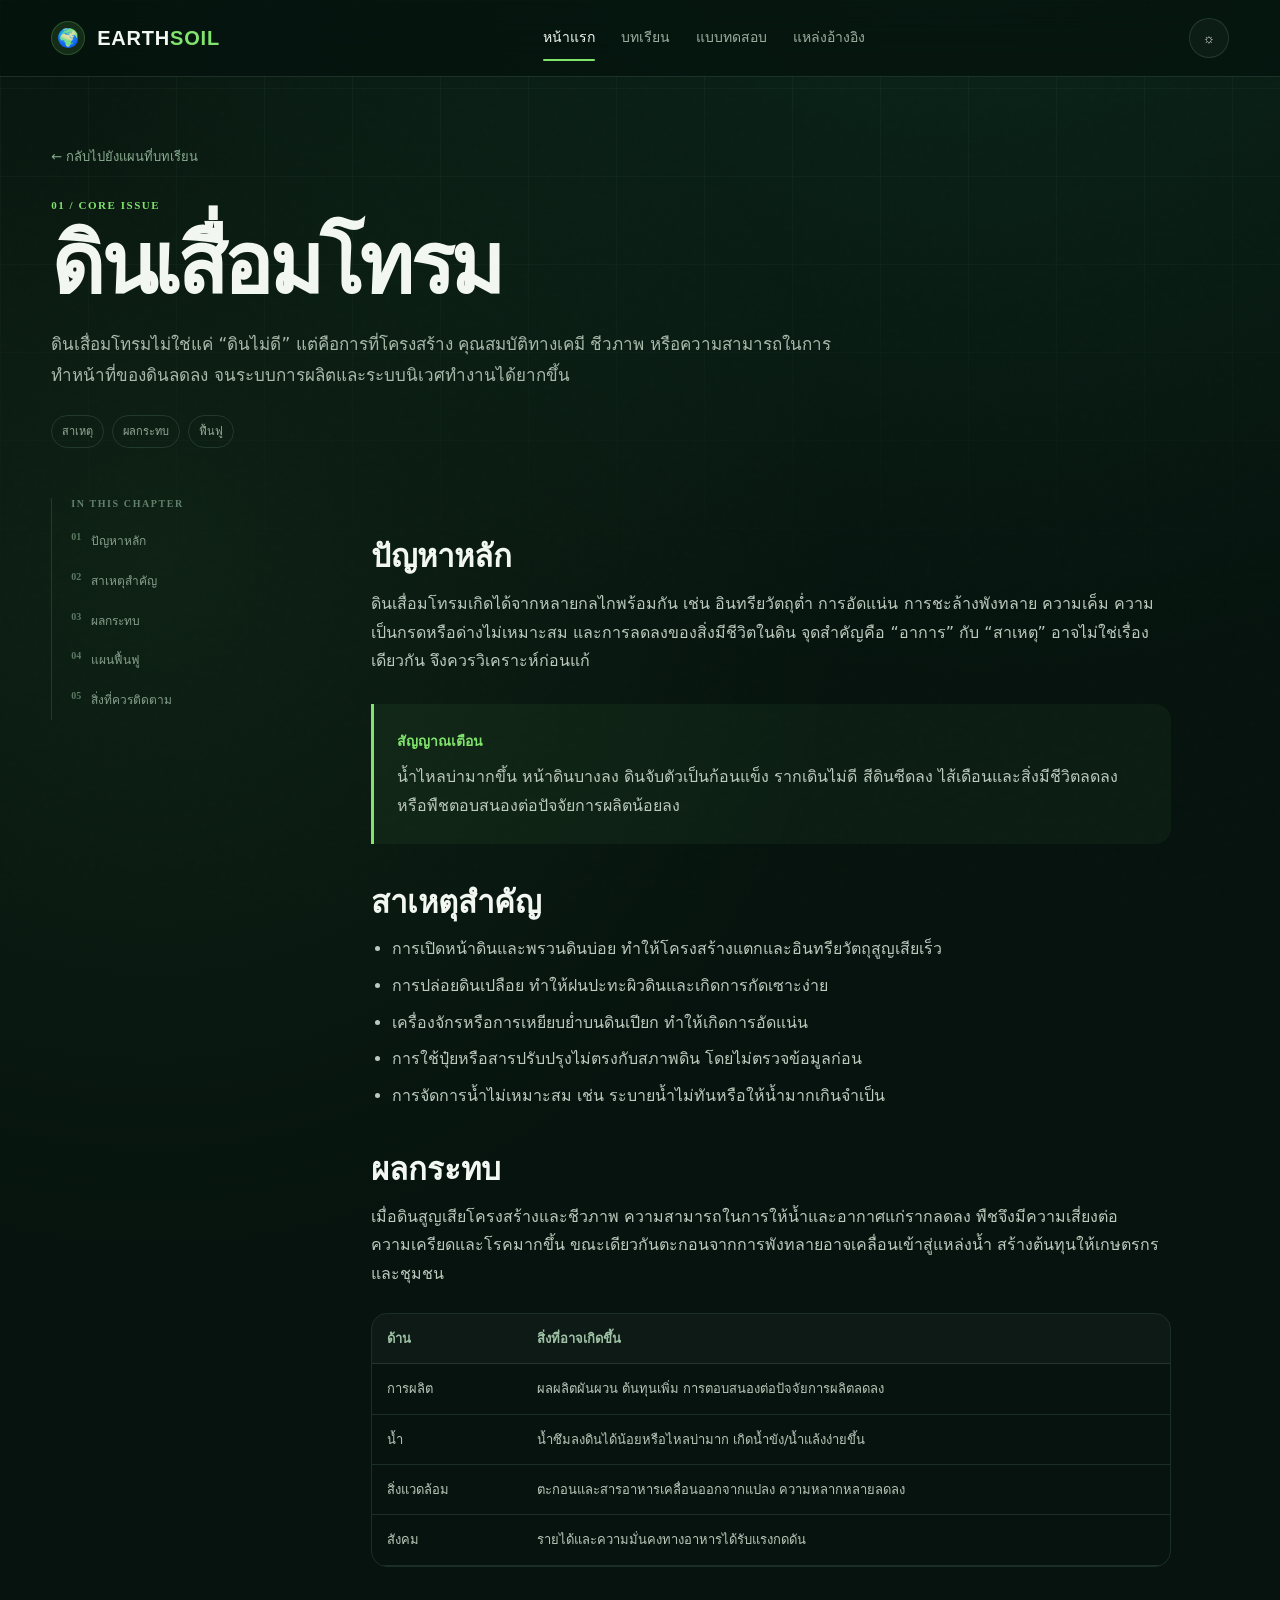
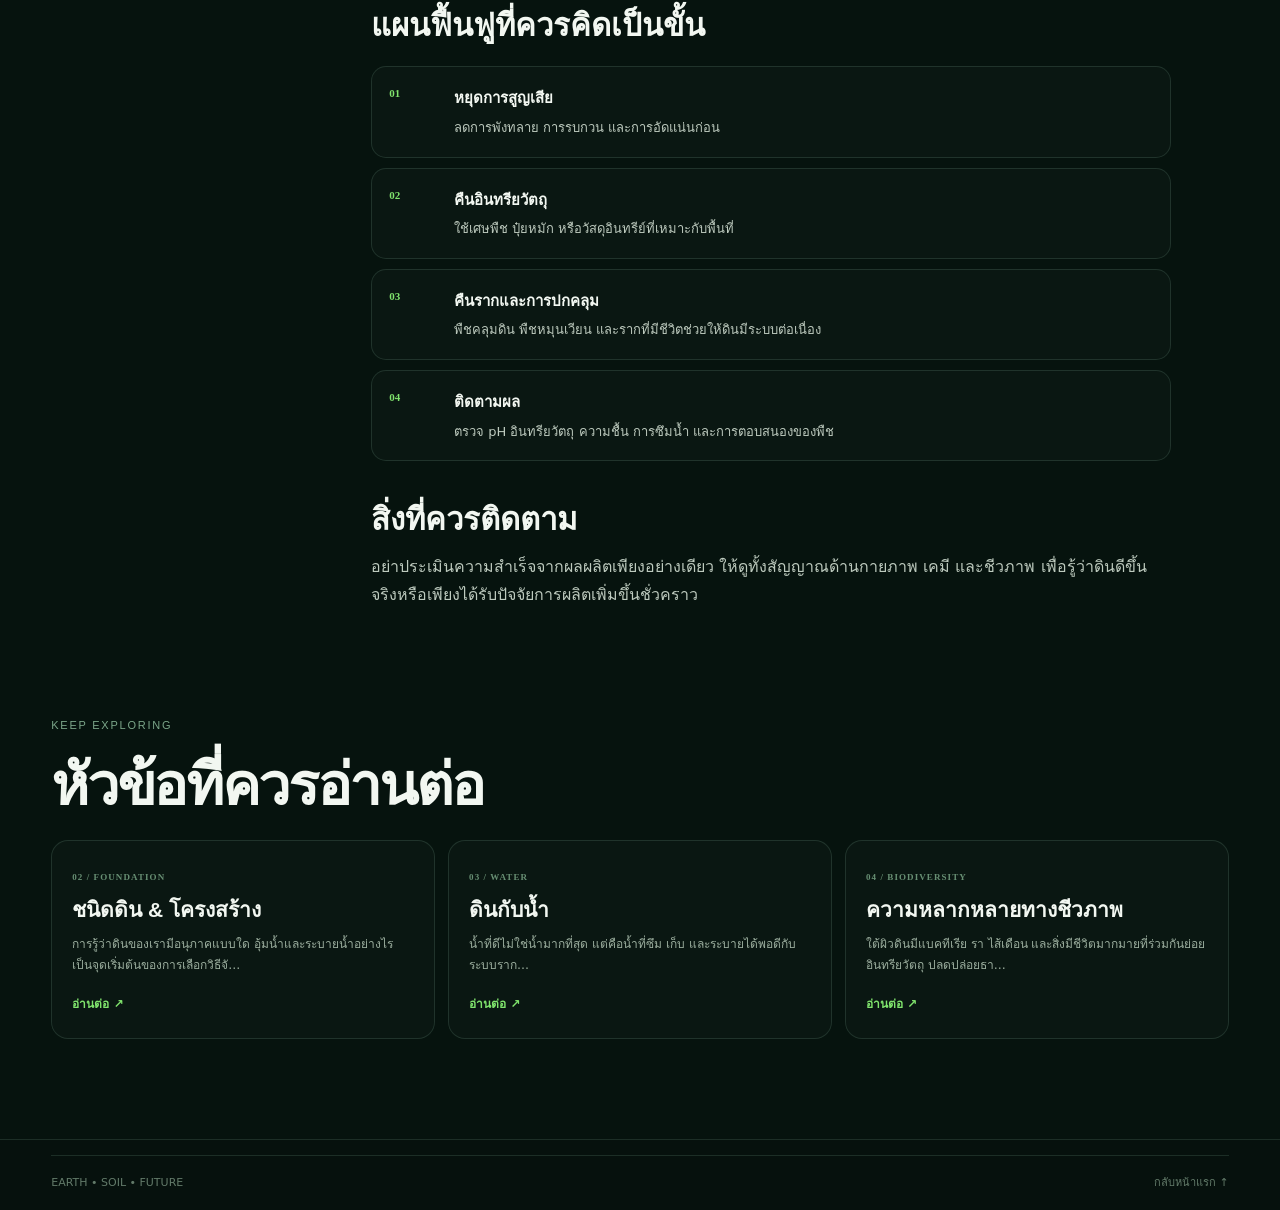
==== commit 82e6b96b: "Add files via upload" ====
--- a/article.html
+++ b/article.html
@@ -1,255 +1,30 @@
-<!DOCTYPE html>
-<html lang="th">
-
-<head>
-
-    <meta charset="UTF-8">
-
-    <meta
-        name="viewport"
-        content="width=device-width, initial-scale=1.0"
-    >
-
-    <title>
-        บทความ | EARTHSOIL
-    </title>
-
-    <link
-        rel="stylesheet"
-        href="style.css"
-    >
-
-    <link
-        rel="preconnect"
-        href="https://fonts.googleapis.com"
-    >
-
-    <link
-        rel="preconnect"
-        href="https://fonts.gstatic.com"
-        crossorigin
-    >
-
-    <link
-        href="https://fonts.googleapis.com/css2?family=Kanit:wght@300;400;500;600;700&family=Prompt:wght@300;400;500;600;700&display=swap"
-        rel="stylesheet"
-    >
-
-</head>
-
-<body>
-
-
-<div class="reading-progress">
-    <div id="progressBar"></div>
-</div>
-
-
-<div class="ambient ambient-1"></div>
-<div class="ambient ambient-2"></div>
-
-
-<header class="navbar">
-
-    <a
-        class="logo"
-        href="index.html"
-    >
-        🌍 EARTH<span>SOIL</span>
-    </a>
-
-
-    <nav>
-
-        <a href="index.html">
-            หน้าแรก
-        </a>
-
-        <a href="article.html">
-            บทความ
-        </a>
-
-    </nav>
-
-</header>
-
-
-<main class="article-layout">
-
-
-    <aside class="sidebar">
-
-        <h3>
-            สารบัญ
-        </h3>
-
-
-        <button
-            onclick="showTopic('landslide')"
-        >
-            🌋 ดินถล่ม
-        </button>
-
-
-        <button
-            onclick="showTopic('degradation')"
-        >
-            🌱 ดินเสื่อมโทรม
-        </button>
-
-
-        <button
-            onclick="showTopic('poorsoil')"
-        >
-            💧 ดินจืด
-        </button>
-
-
-        <button
-            onclick="showTopic('organic')"
-        >
-            🍂 ดินขาดอินทรีวัตถุ
-        </button>
-
-
-        <button
-            onclick="showTopic('chemical')"
-        >
-            🧪 ดินปนเปื้อนสารเคมี
-        </button>
-
-
-        <button
-            onclick="showTopic('human')"
-        >
-            👨‍🌾 มนุษย์กับดิน
-        </button>
-
-
-        <hr>
-
-
-        <button
-            onclick="showTopic('economy')"
-        >
-            💰 เศรษฐกิจ
-        </button>
-
-
-        <button
-            onclick="showTopic('environment')"
-        >
-            🌳 สิ่งแวดล้อม
-        </button>
-
-
-        <button
-            onclick="showTopic('social')"
-        >
-            👥 สังคม
-        </button>
-
-
-        <hr>
-
-
-        <button
-            onclick="showTopic('prevention')"
-        >
-            🛡️ การป้องกัน
-        </button>
-
-
-        <button
-            onclick="showTopic('recovery')"
-        >
-            ♻️ การฟื้นฟู
-        </button>
-
-
-        <button
-            onclick="showTopic('data')"
-        >
-            🔬 ข้อมูลที่จำเป็น
-        </button>
-
-
-        <button
-            onclick="showTopic('cycle')"
-        >
-            🔄 วงจรปัญหา
-        </button>
-
-
-        <button
-            onclick="showTopic('nepal')"
-        >
-            🇳🇵 เหตุการณ์เนปาล
-        </button>
-
-
-        <button
-            class="quiz-side"
-            onclick="showTopic('quiz')"
-        >
-            🧠 แบบทดสอบ
-        </button>
-
-    </aside>
-
-
-    <article id="articleContent">
-
-        <div class="article-header">
-
-            <p class="tag">
-                EARTHSOIL KNOWLEDGE
-            </p>
-
-            <h1>
-                ความรู้เรื่องดิน
-            </h1>
-
-            <p>
-                เลือกหัวข้อจากเมนูด้านซ้ายเพื่อศึกษารายละเอียด
-            </p>
-
-        </div>
-
-
-        <div id="contentBox"></div>
-
-    </article>
-
-
-</main>
-
-
-<footer>
-
-    <div class="footer-logo">
-        🌍 EARTH<span>SOIL</span>
-    </div>
-
-    <p>
-        EARTHSOIL • Soil Knowledge
-    </p>
-
-</footer>
-
-
-<button
-    id="topBtn"
-    class="top-btn"
-    type="button"
->
-    ↑
-</button>
-
-
-<script src="article.js"></script>
-<script src="script.js"></script>
-
-
-</body>
-</html>
+<!doctype html>
+<html lang="th">
+<head>
+<meta charset="utf-8"><meta name="viewport" content="width=device-width, initial-scale=1">
+<meta name="description" content="EARTHSOIL — ห้องเรียนดินออนไลน์">
+<title>บทเรียน | EARTHSOIL</title>
+<style>
+:root{--bg:#06130e;--bg2:#0a1d15;--panel:#0d261b;--panel2:#102c20;--line:rgba(188,255,220,.12);--text:#f2f7f1;--muted:#9caf9f;--accent:#80e46d;--accent2:#47d590;--cream:#e9f5e7;--shadow:0 25px 80px rgba(0,0,0,.28);--radius:26px}*{box-sizing:border-box}html{scroll-behavior:smooth}body{margin:0;background:radial-gradient(circle at 75% -10%,rgba(66,213,144,.12),transparent 30%),radial-gradient(circle at 12% 20%,rgba(128,228,109,.07),transparent 28%),var(--bg);color:var(--text);font-family:"IBM Plex Sans Thai",system-ui,sans-serif;line-height:1.8}body:before{content:"";position:fixed;inset:0;pointer-events:none;background-image:linear-gradient(var(--line) 1px,transparent 1px),linear-gradient(90deg,var(--line) 1px,transparent 1px);background-size:88px 88px;mask-image:linear-gradient(to bottom,rgba(0,0,0,.35),transparent 75%);z-index:-3}.noise{position:fixed;inset:0;pointer-events:none;opacity:.04;z-index:20;background-image:url("data:image/svg+xml,%3Csvg viewBox='0 0 160 160' xmlns='http://www.w3.org/2000/svg'%3E%3Cfilter id='n'%3E%3CfeTurbulence type='fractalNoise' baseFrequency='.8' numOctaves='2' stitchTiles='stitch'/%3E%3C/filter%3E%3Crect width='100%25' height='100%25' filter='url(%23n)' opacity='.3'/%3E%3C/svg%3E")}.progress-bar{position:fixed;top:0;left:0;height:3px;width:0;background:linear-gradient(90deg,var(--accent2),var(--accent));z-index:50;box-shadow:0 0 20px var(--accent)}a{color:inherit;text-decoration:none}.site-header{position:sticky;top:0;z-index:40;display:flex;align-items:center;justify-content:space-between;gap:30px;padding:18px 4vw;border-bottom:1px solid var(--line);background:rgba(5,18,13,.72);backdrop-filter:blur(18px)}.brand{display:inline-flex;align-items:center;gap:12px;font-family:"Space Grotesk",sans-serif;font-weight:700;letter-spacing:.04em;font-size:20px}.brand-orb{display:grid;place-items:center;width:34px;height:34px;border-radius:50%;background:rgba(128,228,109,.12);border:1px solid rgba(128,228,109,.22);font-size:18px}.brand-text span{color:var(--accent)}.top-nav{display:flex;gap:26px;align-items:center}.top-nav a{color:var(--muted);font-size:14px;transition:.2s}.top-nav a:hover,.top-nav a.active{color:var(--text)}.top-nav a.active{position:relative}.top-nav a.active:after{content:"";position:absolute;left:0;right:0;bottom:-10px;height:2px;background:var(--accent);border-radius:2px}.icon-btn{border:1px solid var(--line);background:rgba(255,255,255,.03);color:var(--text);width:40px;height:40px;border-radius:50%;cursor:pointer}.section-shell{width:min(1180px,92vw);margin:0 auto}.hero-section{padding:72px 0 70px;min-height:calc(100vh - 80px);display:flex;align-items:center}.hero-grid{display:grid;grid-template-columns:1.05fr .95fr;gap:50px;align-items:center}.eyebrow{font-family:"Space Grotesk",sans-serif;letter-spacing:.16em;font-size:11px;color:#7ca78a;display:flex;align-items:center;gap:8px;margin-bottom:18px}.pulse-dot{width:7px;height:7px;background:var(--accent);border-radius:50%;box-shadow:0 0 18px var(--accent)}h1,h2,h3{font-family:"Space Grotesk","IBM Plex Sans Thai",sans-serif;line-height:1.08;margin:0}h1{font-size:clamp(46px,7vw,88px);letter-spacing:-.045em}h1 em{font-style:normal;color:var(--accent)}.hero-lead,.lead{color:var(--muted);font-size:17px;max-width:720px}.hero-actions{display:flex;gap:12px;margin:30px 0}.btn{display:inline-flex;align-items:center;gap:13px;padding:13px 20px;border-radius:13px;font-weight:600;border:1px solid transparent;transition:transform .2s,box-shadow .2s,background .2s}.btn:hover{transform:translateY(-2px)}.btn-primary{background:linear-gradient(135deg,#8ae976,#65d980);color:#082312;box-shadow:0 10px 35px rgba(128,228,109,.18)}.btn-ghost{border-color:var(--line);background:rgba(255,255,255,.02);color:var(--text)}.btn-light{background:var(--cream);color:#10301f}.micro-stats{display:flex;gap:32px;margin-top:36px}.micro-stats div{display:flex;flex-direction:column}.micro-stats strong{font:700 28px/1 "Space Grotesk";color:var(--text)}.micro-stats span{font-size:12px;color:var(--muted)}.hero-visual{position:relative;min-height:540px;display:grid;place-items:center}.soil-globe{position:relative;width:390px;height:390px;border-radius:50%;overflow:hidden;background:radial-gradient(circle at 32% 28%,#355c43,#153222 45%,#0b1b13 70%);box-shadow:inset -40px -30px 80px rgba(0,0,0,.4),0 30px 80px rgba(0,0,0,.35);border:1px solid rgba(212,255,229,.16)}.globe-surface{position:absolute;inset:0 0 52%;background:linear-gradient(180deg,#78db6f,#3d8d53);display:grid;place-items:center;font-size:64px}.globe-layer{position:absolute;left:0;right:0}.layer-top{top:48%;height:19%;background:linear-gradient(#8b5739,#6f432c)}.layer-middle{top:64%;height:20%;background:linear-gradient(#6a3f2b,#3d271e)}.layer-deep{top:80%;height:20%;background:linear-gradient(#41271f,#201611)}.globe-core{position:absolute;left:35%;top:84%;width:30%;height:30%;background:radial-gradient(circle,#bb7134 0 18%,#622e1b 22%,#2c1a13 68%);border-radius:50%}.root{position:absolute;width:3px;background:#d5a36c;opacity:.8;transform-origin:top}.root-1{height:125px;left:47%;top:46%;transform:rotate(12deg)}.root-2{height:100px;left:56%;top:48%;transform:rotate(-18deg)}.root-3{height:80px;left:40%;top:48%;transform:rotate(31deg)}.orbital{position:absolute;border:1px solid rgba(128,228,109,.18);border-radius:50%;animation:spin 16s linear infinite}.orbital-a{width:520px;height:200px;transform:rotate(-27deg)}.orbital-b{width:470px;height:160px;transform:rotate(35deg);animation-duration:22s}.floating-tag{position:absolute;padding:9px 14px;border-radius:11px;background:rgba(8,26,18,.84);border:1px solid var(--line);backdrop-filter:blur(10px);font-size:12px;color:#d7e8d9;box-shadow:0 12px 30px rgba(0,0,0,.22)}.floating-tag span{color:var(--accent);font:600 11px "Space Grotesk";margin-right:5px}.tag-a{top:15%;right:2%}.tag-b{bottom:14%;left:0}.tag-c{bottom:7%;right:7%}@keyframes spin{to{transform:rotate(8deg) translateX(4px)}}.ticker-wrap{overflow:hidden;border-top:1px solid var(--line);border-bottom:1px solid var(--line);background:#0a1b13}.ticker{white-space:nowrap;display:flex;gap:26px;justify-content:center;padding:11px;color:#7e9c86;font:600 11px "Space Grotesk";letter-spacing:.2em}.ticker i{font-style:normal;color:var(--accent)}.section-pad{padding:100px 0}.section-heading{display:flex;justify-content:space-between;align-items:flex-end;gap:50px;margin-bottom:35px}.section-heading h2,.decision-section h2,.quiz-banner h2,.related-section h2{font-size:clamp(36px,4.5vw,60px);letter-spacing:-.04em}.section-heading h2 span,.decision-section h2 span{color:var(--accent)}.section-heading>p{max-width:470px;color:var(--muted)}.topic-grid{display:grid;grid-template-columns:repeat(3,1fr);gap:14px}.topic-card{min-height:270px;padding:25px;border:1px solid var(--line);background:linear-gradient(180deg,rgba(18,46,33,.92),rgba(8,24,17,.9));border-radius:20px;display:flex;flex-direction:column;box-shadow:inset 0 1px 0 rgba(255,255,255,.03);transition:.25s}.topic-card:hover{transform:translateY(-5px);border-color:rgba(128,228,109,.32);box-shadow:var(--shadow)}.topic-card.featured{background:radial-gradient(circle at 100% 0%,rgba(111,221,124,.16),transparent 45%),linear-gradient(180deg,#113321,#0b2016)}.topic-icon{font-size:28px;margin-bottom:28px}.topic-no{font:600 10px "Space Grotesk";letter-spacing:.14em;color:#699174}.topic-card h3{font-size:26px;margin:9px 0}.topic-card p{color:var(--muted);font-size:14px;margin:0;line-height:1.75}.topic-link{margin-top:auto;padding-top:20px;color:var(--accent);font-size:13px;font-weight:600}.impact-section{background:linear-gradient(180deg,rgba(4,13,9,0),rgba(9,27,18,.55),rgba(4,13,9,0))}.section-heading.compact{margin-bottom:28px}.impact-grid{display:grid;grid-template-columns:repeat(3,1fr);gap:12px}.impact-card{padding:22px;border:1px solid var(--line);background:rgba(255,255,255,.02);border-radius:17px;display:grid;grid-template-columns:auto 1fr;gap:2px 12px}.impact-card strong{grid-row:span 2;font-size:26px}.impact-card span{font-weight:600}.impact-card small{color:var(--muted);font-size:12px}.decision-layout{display:grid;grid-template-columns:.9fr 1.1fr;gap:60px;align-items:center}.loop-card{border:1px solid var(--line);border-radius:24px;padding:14px;background:rgba(255,255,255,.025)}.loop-step{display:grid;grid-template-columns:54px 1fr;gap:14px;padding:18px 16px}.loop-step b{font:700 12px "Space Grotesk";color:var(--accent);padding-top:3px}.loop-step span{font-weight:600}.loop-step small{grid-column:2;color:var(--muted);font-size:13px}.loop-arrow{text-align:center;color:#4d7e5a;font-size:20px}.quiz-banner{margin-bottom:100px;padding:35px;border:1px solid rgba(128,228,109,.22);border-radius:26px;background:linear-gradient(120deg,#163823,#193528 55%,#0f281b);display:flex;justify-content:space-between;align-items:center;gap:30px}.quiz-banner p{color:#b4c8b4;max-width:680px}.site-footer{border-top:1px solid var(--line);padding:45px 0 18px;background:#06110d}.footer-grid{display:grid;grid-template-columns:1.4fr .8fr .8fr;gap:50px}.footer-grid>div{display:flex;flex-direction:column;gap:7px}.footer-grid p,.footer-grid a:not(.brand){color:var(--muted);font-size:13px}.footer-grid strong{margin-bottom:6px}.footer-bottom{width:min(1180px,92vw);margin:35px auto 0;padding-top:17px;border-top:1px solid var(--line);display:flex;justify-content:space-between;color:#627a69;font-size:11px}.article-hero{padding:65px 0 30px}.back-link{color:#8bac91;font-size:13px}.article-meta{margin-top:28px;color:var(--accent);font:600 11px "Space Grotesk";letter-spacing:.14em}.article-hero h1{font-size:clamp(48px,6.7vw,82px);margin:10px 0 20px}.article-intro{max-width:780px;color:#a9b9aa;font-size:17px}.article-tags{display:flex;gap:8px;flex-wrap:wrap;margin-top:24px}.article-tags span{padding:6px 10px;border-radius:999px;border:1px solid var(--line);color:#94ab98;font-size:11px}.article-layout{display:grid;grid-template-columns:250px 1fr;gap:70px;padding:20px 0 90px}.article-side{position:relative}.sticky-box{position:sticky;top:96px;border-left:1px solid var(--line);padding-left:19px}.sticky-box .side-kicker{font:600 10px "Space Grotesk";color:#62806b;letter-spacing:.16em;margin-bottom:13px}.sticky-box a{display:flex;gap:10px;padding:9px 0;color:#86a08c;font-size:12px}.sticky-box a span{font:600 10px "Space Grotesk";color:#5c7a64}.article-content{max-width:800px}.article-content h2{font-size:31px;margin:42px 0 15px;scroll-margin-top:105px}.article-content p{color:#bdcabe;font-size:16px}.article-list{padding-left:21px;color:#bdcabe}.article-list li{margin:8px 0}.article-callout{margin:28px 0;padding:23px;border-left:3px solid var(--accent);background:rgba(128,228,109,.055);border-radius:0 16px 16px 0}.article-callout strong{color:var(--accent);font-size:14px}.article-callout p{margin:7px 0 0}.data-table{overflow:auto;margin:24px 0;border:1px solid var(--line);border-radius:16px}.data-table table{width:100%;border-collapse:collapse;min-width:620px}.data-table th,.data-table td{text-align:left;padding:13px 15px;border-bottom:1px solid var(--line);font-size:13px}.data-table th{color:#9fc2a7;background:rgba(255,255,255,.03)}.data-table td{color:#b9c8ba}.step-stack{display:flex;flex-direction:column;gap:10px;margin:24px 0}.article-step{display:grid;grid-template-columns:50px 1fr;gap:15px;padding:17px;border:1px solid var(--line);border-radius:15px;background:rgba(255,255,255,.02)}.article-step>b{color:var(--accent);font:700 11px "Space Grotesk";padding-top:3px}.article-step strong{font-size:15px}.article-step p{margin:3px 0 0;font-size:13px}.related-section{padding:0 0 100px}.related-grid{display:grid;grid-template-columns:repeat(3,1fr);gap:13px;margin-top:24px}.related-card{border:1px solid var(--line);border-radius:17px;padding:20px;background:rgba(255,255,255,.02)}.related-card span{font:600 9px "Space Grotesk";color:#689074;letter-spacing:.12em}.related-card h3{font-size:21px;margin:9px 0}.related-card p{font-size:12px;color:var(--muted)}.related-card b{font-size:12px;color:var(--accent)}.quiz-page,.refs-page{padding:75px 0 110px}.quiz-page h1,.refs-page h1{font-size:clamp(46px,6vw,75px);margin:12px 0}.quiz-question{border:1px solid var(--line);border-radius:20px;padding:24px;margin:17px 0;background:rgba(255,255,255,.025)}.quiz-question legend{font-size:17px;font-weight:600;padding:0 8px;max-width:900px}.quiz-question legend span{color:var(--accent);font:700 11px "Space Grotesk";margin-right:12px}.option{display:block;margin-top:10px}.option input{display:none}.option span{display:block;padding:12px 14px;border:1px solid var(--line);border-radius:12px;color:#b9c9bb;cursor:pointer;transition:.2s}.option input:checked+span{border-color:rgba(128,228,109,.5);background:rgba(128,228,109,.08);color:var(--text)}.explain{margin-top:12px;padding:10px 12px;border-radius:10px;font-size:12px;display:none}.explain.correct,.explain.wrong{display:block}.explain.correct{background:rgba(128,228,109,.08);color:#a9e7a6}.explain.wrong{background:rgba(242,126,126,.06);color:#efb0a3}.quiz-actions{display:flex;gap:12px;margin-top:20px}.quiz-result{display:flex;align-items:center;gap:22px;margin:30px 0;padding:23px;border:1px solid var(--line);border-radius:20px;background:linear-gradient(90deg,rgba(128,228,109,.08),rgba(255,255,255,.02))}.score{font:700 42px "Space Grotesk";color:var(--accent)}.score small{font-size:16px;color:var(--muted)}.quiz-result p{margin:4px 0;color:var(--muted)}.ref-grid{display:grid;grid-template-columns:repeat(2,1fr);gap:14px;margin-top:30px}.ref-card{padding:25px;border:1px solid var(--line);border-radius:20px;background:rgba(255,255,255,.025)}.ref-card span{font:700 11px "Space Grotesk";color:var(--accent)}.ref-card h3{font-size:25px;margin:10px 0}.ref-card p,.notice p{color:var(--muted);font-size:14px}.notice{margin-top:16px;padding:22px;border:1px solid rgba(128,228,109,.18);border-radius:18px;background:rgba(128,228,109,.045)}.notice strong{color:var(--accent)}.compact-footer{padding-top:15px}.compact-footer .footer-bottom{margin-top:0}
+[data-theme=light]{--bg:#f2f7f0;--bg2:#ffffff;--panel:#fff;--panel2:#eaf2e9;--line:rgba(28,74,42,.12);--text:#112318;--muted:#5b7061;--cream:#102d1d}.home-page[data-theme=light],body[data-theme=light]{background:#f2f7f0}.home-page[data-theme=light]:before,body[data-theme=light]:before{display:none}.home-page[data-theme=light] .site-header,body[data-theme=light] .site-header{background:rgba(243,249,241,.76)}.home-page[data-theme=light] .topic-card,body[data-theme=light] .topic-card,.home-page[data-theme=light] .loop-card{background:#fff}.home-page[data-theme=light] .site-footer,body[data-theme=light] .site-footer{background:#e9f1e8}
+@media(max-width:980px){.top-nav{display:none}.hero-grid,.decision-layout{grid-template-columns:1fr}.hero-visual{min-height:430px}.topic-grid,.impact-grid,.related-grid{grid-template-columns:repeat(2,1fr)}.section-heading{align-items:flex-start;flex-direction:column}.article-layout{grid-template-columns:1fr;gap:20px}.article-side{order:2}.sticky-box{position:static}.sticky-box a{display:inline-flex;margin-right:16px}.footer-grid{grid-template-columns:1fr 1fr}.quiz-banner{flex-direction:column;align-items:flex-start}.hero-section{padding-top:50px}}
+@media(max-width:650px){.site-header{padding:15px 4vw}.hero-section{padding:48px 0}.hero-visual{transform:scale(.88);transform-origin:center}.soil-globe{width:320px;height:320px}.topic-grid,.impact-grid,.related-grid,.ref-grid{grid-template-columns:1fr}.topic-card{min-height:235px}.micro-stats{gap:20px}.section-pad{padding:72px 0}.quiz-banner{margin-bottom:70px}.footer-grid{grid-template-columns:1fr}.footer-bottom{gap:12px;flex-direction:column}.article-layout{padding-top:0}.article-hero{padding-top:50px}}
+
+/* Embedded fallback: this page works even when opened directly from a ZIP archive. */
+</style>
+</head>
+<body class="article-page"><div class="noise"></div><div class="progress-bar" id="readingProgress"></div><header class="site-header"><a class="brand" href="index.html"><span class="brand-orb">🌍</span><span class="brand-text">EARTH<span>SOIL</span></span></a><nav class="top-nav"><a class="active" href="index.html">หน้าแรก</a><a href="index.html#explore">บทเรียน</a><a href="quiz.html">แบบทดสอบ</a><a href="references.html">แหล่งอ้างอิง</a></nav><button class="icon-btn" id="themeToggle">☼</button></header><main id="article"><div class="article-hero section-shell"><a class="back-link" href="index.html#explore">← กลับไปยังแผนที่บทเรียน</a><div class="article-meta" id="articleMeta"></div><h1 id="articleTitle"></h1><p class="article-intro" id="articleIntro"></p><div class="article-tags" id="articleTags"></div></div><div class="section-shell article-layout"><aside class="article-side" id="articleSide"></aside><article class="article-content" id="articleContent"></article></div><section class="section-shell related-section"><div class="eyebrow">KEEP EXPLORING</div><h2>หัวข้อที่ควรอ่านต่อ</h2><div class="related-grid" id="relatedGrid"></div></section></main><footer class="site-footer compact-footer"><div class="footer-bottom"><span>EARTH • SOIL • FUTURE</span><a href="index.html">กลับหน้าแรก ↑</a></div></footer>
+<script>window.EARTHSOIL_ARTICLES={"soil-degradation": {"group": "01 / CORE ISSUE", "title": "ดินเสื่อมโทรม", "intro": "ดินเสื่อมโทรมไม่ใช่แค่ “ดินไม่ดี” แต่คือการที่โครงสร้าง คุณสมบัติทางเคมี ชีวภาพ หรือความสามารถในการทำหน้าที่ของดินลดลง จนระบบการผลิตและระบบนิเวศทำงานได้ยากขึ้น", "tags": ["สาเหตุ", "ผลกระทบ", "ฟื้นฟู"], "toc": ["ปัญหาหลัก", "สาเหตุสำคัญ", "ผลกระทบ", "แผนฟื้นฟู", "สิ่งที่ควรติดตาม"], "body": [{"type": "heading", "text": "ปัญหาหลัก"}, {"type": "p", "text": "ดินเสื่อมโทรมเกิดได้จากหลายกลไกพร้อมกัน เช่น อินทรียวัตถุต่ำ การอัดแน่น การชะล้างพังทลาย ความเค็ม ความเป็นกรดหรือด่างไม่เหมาะสม และการลดลงของสิ่งมีชีวิตในดิน จุดสำคัญคือ “อาการ” กับ “สาเหตุ” อาจไม่ใช่เรื่องเดียวกัน จึงควรวิเคราะห์ก่อนแก้"}, {"type": "callout", "title": "สัญญาณเตือน", "text": "น้ำไหลบ่ามากขึ้น หน้าดินบางลง ดินจับตัวเป็นก้อนแข็ง รากเดินไม่ดี สีดินซีดลง ไส้เดือนและสิ่งมีชีวิตลดลง หรือพืชตอบสนองต่อปัจจัยการผลิตน้อยลง"}, {"type": "heading", "text": "สาเหตุสำคัญ"}, {"type": "list", "items": ["การเปิดหน้าดินและพรวนดินบ่อย ทำให้โครงสร้างแตกและอินทรียวัตถุสูญเสียเร็ว", "การปล่อยดินเปลือย ทำให้ฝนปะทะผิวดินและเกิดการกัดเซาะง่าย", "เครื่องจักรหรือการเหยียบย่ำบนดินเปียก ทำให้เกิดการอัดแน่น", "การใช้ปุ๋ยหรือสารปรับปรุงไม่ตรงกับสภาพดิน โดยไม่ตรวจข้อมูลก่อน", "การจัดการน้ำไม่เหมาะสม เช่น ระบายน้ำไม่ทันหรือให้น้ำมากเกินจำเป็น"]}, {"type": "heading", "text": "ผลกระทบ"}, {"type": "p", "text": "เมื่อดินสูญเสียโครงสร้างและชีวภาพ ความสามารถในการให้น้ำและอากาศแก่รากลดลง พืชจึงมีความเสี่ยงต่อความเครียดและโรคมากขึ้น ขณะเดียวกันตะกอนจากการพังทลายอาจเคลื่อนเข้าสู่แหล่งน้ำ สร้างต้นทุนให้เกษตรกรและชุมชน"}, {"type": "table", "headers": ["ด้าน", "สิ่งที่อาจเกิดขึ้น"], "rows": [["การผลิต", "ผลผลิตผันผวน ต้นทุนเพิ่ม การตอบสนองต่อปัจจัยการผลิตลดลง"], ["น้ำ", "น้ำซึมลงดินได้น้อยหรือไหลบ่ามาก เกิดน้ำขัง/น้ำแล้งง่ายขึ้น"], ["สิ่งแวดล้อม", "ตะกอนและสารอาหารเคลื่อนออกจากแปลง ความหลากหลายลดลง"], ["สังคม", "รายได้และความมั่นคงทางอาหารได้รับแรงกดดัน"]]}, {"type": "heading", "text": "แผนฟื้นฟูที่ควรคิดเป็นขั้น"}, {"type": "steps", "items": [["01", "หยุดการสูญเสีย", "ลดการพังทลาย การรบกวน และการอัดแน่นก่อน"], ["02", "คืนอินทรียวัตถุ", "ใช้เศษพืช ปุ๋ยหมัก หรือวัสดุอินทรีย์ที่เหมาะกับพื้นที่"], ["03", "คืนรากและการปกคลุม", "พืชคลุมดิน พืชหมุนเวียน และรากที่มีชีวิตช่วยให้ดินมีระบบต่อเนื่อง"], ["04", "ติดตามผล", "ตรวจ pH อินทรียวัตถุ ความชื้น การซึมน้ำ และการตอบสนองของพืช"]]}, {"type": "heading", "text": "สิ่งที่ควรติดตาม"}, {"type": "p", "text": "อย่าประเมินความสำเร็จจากผลผลิตเพียงอย่างเดียว ให้ดูทั้งสัญญาณด้านกายภาพ เคมี และชีวภาพ เพื่อรู้ว่าดินดีขึ้นจริงหรือเพียงได้รับปัจจัยการผลิตเพิ่มขึ้นชั่วคราว"}]}, "soil-types": {"group": "02 / FOUNDATION", "title": "ชนิดดิน & โครงสร้าง", "intro": "การรู้ว่าดินของเรามีอนุภาคแบบใด อุ้มน้ำและระบายน้ำอย่างไร เป็นจุดเริ่มต้นของการเลือกวิธีจัดการที่เหมาะสม", "tags": ["ดินทราย", "ดินร่วน", "ดินเหนียว"], "toc": ["ชนิดดิน", "โครงสร้าง", "การเลือกวิธีจัดการ"], "body": [{"type": "heading", "text": "ชนิดดิน"}, {"type": "table", "headers": ["ชนิด", "ลักษณะ", "โจทย์การจัดการ"], "rows": [["ดินทราย", "เม็ดหยาบ ระบายน้ำเร็ว", "รักษาความชื้นและเพิ่มอินทรียวัตถุ"], ["ดินร่วน", "สมดุลระหว่างทราย-ตะกอน-ดินเหนียว", "รักษาโครงสร้างและความสมดุล"], ["ดินเหนียว", "อนุภาคละเอียด อุ้มน้ำสูง", "ระวังการอัดแน่นและน้ำขัง"]]}, {"type": "heading", "text": "โครงสร้างสำคัญกว่าที่เห็น"}, {"type": "p", "text": "ดินไม่ได้เป็นเพียงก้อนวัตถุ แต่มีช่องว่างสำหรับน้ำและอากาศ โครงสร้างที่มีเม็ดดินจับกันดีช่วยให้รากเดิน น้ำซึม และสิ่งมีชีวิตในดินทำงานได้ดีขึ้น"}, {"type": "callout", "title": "หลักง่าย ๆ", "text": "อย่าพยายามทำให้ดินทุกแปลงเหมือนกัน เป้าหมายคือทำให้โครงสร้างเหมาะกับพืช ระบบน้ำ และการใช้งานของพื้นที่นั้น"}]}, "water-soil": {"group": "03 / WATER", "title": "ดินกับน้ำ", "intro": "น้ำที่ดีไม่ใช่น้ำมากที่สุด แต่คือน้ำที่ซึม เก็บ และระบายได้พอดีกับระบบราก", "tags": ["ซึมน้ำ", "อุ้มน้ำ", "ระบายน้ำ"], "toc": ["วงจรน้ำในดิน", "ปัญหาน้ำ", "แนวทางจัดการ"], "body": [{"type": "heading", "text": "วงจรน้ำในดิน"}, {"type": "p", "text": "เมื่อฝนตก น้ำส่วนหนึ่งซึมลงดิน อีกส่วนไหลบ่าบนผิวดิน และอีกส่วนระเหยหรือถูกพืชใช้ โครงสร้างดิน อินทรียวัตถุ รากพืช และการคลุมดินล้วนเปลี่ยนสัดส่วนเหล่านี้"}, {"type": "heading", "text": "ปัญหาน้ำที่พบบ่อย"}, {"type": "list", "items": ["หน้าดินปิดผิว ทำให้น้ำไหลบ่าแทนที่จะซึม", "ดินอัดแน่นทำให้ช่องว่างสำหรับอากาศลดลง", "น้ำขังจากการระบายน้ำไม่เพียงพอ", "ดินแห้งเร็วจากการขาดวัสดุคลุมและอินทรียวัตถุ"]}, {"type": "heading", "text": "แนวทางจัดการ"}, {"type": "steps", "items": [["01", "คลุมดิน", "ลดแรงกระแทกจากฝนและลดการสูญเสียน้ำจากผิวดิน"], ["02", "เพิ่มราก", "สร้างทางเดินน้ำและคาร์บอนในดิน"], ["03", "ออกแบบทางน้ำ", "ใช้ร่อง แนวชะลอน้ำ หรือพื้นที่รับน้ำตามภูมิประเทศ"], ["04", "วัดจริง", "ดูความชื้นและการซึมน้ำก่อนเพิ่มน้ำหรือเพิ่มวัสดุ"]]}, {"type": "callout", "title": "จำง่าย ๆ", "text": "น้ำไหลเร็ว = สูญเสียเร็ว / น้ำซึมพอดี = ระบบรากแข็งแรง / น้ำขังนาน = รากขาดอากาศ"}]}, "biodiversity": {"group": "04 / BIODIVERSITY", "title": "ความหลากหลายทางชีวภาพ", "intro": "ใต้ผิวดินมีแบคทีเรีย รา ไส้เดือน และสิ่งมีชีวิตมากมายที่ร่วมกันย่อยอินทรียวัตถุ ปลดปล่อยธาตุอาหาร และสร้างโครงสร้างดิน", "tags": ["จุลินทรีย์", "ราก", "ระบบนิเวศ"], "toc": ["ใครอยู่ในดิน", "ทำไมจึงสำคัญ", "สร้างสภาพแวดล้อม"], "body": [{"type": "heading", "text": "ใครอยู่ในดิน"}, {"type": "p", "text": "รากพืชและจุลินทรีย์มีความสัมพันธ์แนบแน่น รากปล่อยสารคาร์บอนออกมาเป็นอาหารของจุลินทรีย์ ขณะที่จุลินทรีย์ช่วยหมุนเวียนธาตุอาหารและเปลี่ยนรูปสารให้พืชใช้ได้"}, {"type": "heading", "text": "ทำไมจึงสำคัญ"}, {"type": "list", "items": ["ช่วยย่อยเศษพืชและหมุนเวียนคาร์บอน", "ช่วยสร้างเม็ดดินและช่องว่างในดิน", "สนับสนุนการดูดใช้ธาตุอาหารของพืช", "เพิ่มความยืดหยุ่นของระบบเมื่อต้องเผชิญความเครียด"]}, {"type": "heading", "text": "สร้างสภาพแวดล้อมที่ดี"}, {"type": "steps", "items": [["01", "มีรากอยู่", "ลดช่วงดินว่างและมีแหล่งคาร์บอนต่อเนื่อง"], ["02", "เพิ่มอินทรียวัตถุ", "เติมอาหารให้ระบบย่อยสลายอย่างเหมาะสม"], ["03", "ลดการรบกวน", "หลีกเลี่ยงการทำลายโครงสร้างซ้ำ ๆ โดยไม่จำเป็น"], ["04", "รักษาความชื้น", "สิ่งมีชีวิตต้องการสภาพแวดล้อมที่เอื้อต่อการทำงาน"]]}, {"type": "callout", "title": "คิดเป็นเครือข่าย", "text": "ดินที่มีความหลากหลายไม่ใช่เพียง “มีจุลินทรีย์เยอะ” แต่คือระบบที่มีแหล่งอาหาร ที่อยู่อาศัย น้ำ และรากทำงานร่วมกัน"}]}, "agrochemicals": {"group": "05 / CHEMISTRY", "title": "ดินปนเปื้อนสารเคมี", "intro": "การปนเปื้อนอาจมาจากสารเคมีจากเกษตร อุตสาหกรรม ของเสีย หรือแหล่งน้ำ จึงต้องมองทั้งแหล่งกำเนิด การเคลื่อนที่ และการสัมผัส", "tags": ["ความเสี่ยง", "การเคลื่อนย้าย", "ตรวจวิเคราะห์"], "toc": ["แหล่งกำเนิด", "ความเสี่ยง", "แนวทางลดปัญหา"], "body": [{"type": "heading", "text": "แหล่งกำเนิด"}, {"type": "list", "items": ["การใช้สารป้องกันกำจัดศัตรูพืชไม่เหมาะสม", "การสะสมของธาตุบางชนิดจากปัจจัยการผลิต", "น้ำชลประทานหรือดินจากพื้นที่ข้างเคียง", "การจัดการของเสียและภาชนะไม่ถูกต้อง"]}, {"type": "heading", "text": "ความเสี่ยงเกิดขึ้นได้อย่างไร"}, {"type": "p", "text": "สารหนึ่งชนิดอาจอยู่ในดิน ยึดกับอนุภาค ถูกน้ำพาเคลื่อนที่ หรือถูกสิ่งมีชีวิตเปลี่ยนรูป ความเสี่ยงจึงขึ้นกับชนิดสาร สมบัติดิน ปริมาณ การรับสัมผัส และระยะเวลา"}, {"type": "callout", "title": "หลักความปลอดภัย", "text": "เมื่อสงสัยว่าดินปนเปื้อน อย่าเพิ่มวัสดุหรือสารแก้เองแบบเดาสุ่ม ควรหยุดแหล่งกำเนิดและตรวจวิเคราะห์ตามคำแนะนำของหน่วยงาน/ผู้เชี่ยวชาญ"}, {"type": "heading", "text": "แนวทางลดปัญหา"}, {"type": "steps", "items": [["01", "หยุดแหล่งกำเนิด", "ป้องกันไม่ให้สารเข้าสู่พื้นที่เพิ่ม"], ["02", "แยกพื้นที่เสี่ยง", "ทำแผนที่จุดเสี่ยงและหลีกเลี่ยงการกระจาย"], ["03", "ตรวจวิเคราะห์", "ใช้ข้อมูลเพื่อรู้ชนิดและระดับการปนเปื้อน"], ["04", "เลือกเทคโนโลยีฟื้นฟู", "พิจารณาวิธีที่เหมาะสมกับสารและพื้นที่โดยผู้เชี่ยวชาญ"]]}]}, "people-land": {"group": "06 / PEOPLE", "title": "มนุษย์กับดิน", "intro": "ดินเป็นทั้งทรัพยากรธรรมชาติ ฐานการผลิต และพื้นที่อยู่อาศัย การตัดสินใจของคนจึงเป็นส่วนสำคัญของวงจรดิน", "tags": ["เกษตร", "เมือง", "ชุมชน"], "toc": ["ดินกับอาหาร", "ดินกับเมือง", "การตัดสินใจ"], "body": [{"type": "heading", "text": "ดินกับอาหาร"}, {"type": "p", "text": "ผลผลิตที่ยั่งยืนต้องพึ่งระบบดินที่ยังคงทำหน้าที่ได้ ไม่ใช่เพียงเพิ่มปัจจัยการผลิตเพื่อชดเชยความเสื่อมโทรม"}, {"type": "heading", "text": "ดินกับเมือง"}, {"type": "p", "text": "การขยายตัวของเมืองปิดผิวดินด้วยอาคารและถนน เปลี่ยนการไหลของน้ำและลดพื้นที่ที่ดินทำหน้าที่เป็นตัวกรองและที่เก็บน้ำ"}, {"type": "heading", "text": "การตัดสินใจร่วมกัน"}, {"type": "list", "items": ["เกษตรกรต้องเห็นต้นทุนและผลตอบแทนระยะยาว", "ชุมชนต้องร่วมออกแบบการจัดการน้ำและพื้นที่เสี่ยง", "โรงเรียนและสื่อควรช่วยสร้างความเข้าใจเรื่องดิน", "ภาครัฐควรสนับสนุนข้อมูลและแรงจูงใจให้เกิดการจัดการที่ดี"]}, {"type": "callout", "title": "คำถามใหญ่", "text": "เราอยากได้ผลผลิตสูงที่สุดในฤดูกาลนี้ หรืออยากให้พื้นที่ยังผลิตได้ดีในอีกหลายสิบปี? คำตอบนี้เปลี่ยนวิธีจัดการดิน"}]}, "economy": {"group": "07 / SYSTEM IMPACT", "title": "ดินกับเศรษฐกิจ", "intro": "เมื่อดินเสื่อม ต้นทุนไม่ได้เพิ่มเฉพาะค่าใช้จ่ายในแปลง แต่ยังส่งต่อไปยังน้ำ โครงสร้างพื้นฐาน และความเสี่ยงของรายได้", "tags": ["ต้นทุน", "ผลผลิต", "รายได้"], "toc": ["ต้นทุนที่มองเห็น", "ต้นทุนแฝง", "ทางออก"], "body": [{"type": "heading", "text": "ต้นทุนที่มองเห็น"}, {"type": "list", "items": ["ค่าแรงและเครื่องจักรที่เพิ่มขึ้นเพื่อไถหรือปรับดิน", "การใช้ปัจจัยการผลิตมากขึ้นเพื่อชดเชยประสิทธิภาพที่ลดลง", "ต้นทุนแก้ปัญหาน้ำและการพังทลายซ้ำ ๆ"]}, {"type": "heading", "text": "ต้นทุนแฝง"}, {"type": "p", "text": "ตะกอนที่ไหลออกจากแปลงอาจเพิ่มภาระการจัดการน้ำ ความเสียหายของถนนหรือคลอง และทำให้ชุมชนต้องรับต้นทุนร่วมกัน"}, {"type": "heading", "text": "ทางออก"}, {"type": "steps", "items": [["01", "ลดการสูญเสีย", "ทำให้หน้าดินอยู่กับพื้นที่"], ["02", "ลงทุนกับโครงสร้างดิน", "อินทรียวัตถุ ราก และการคลุมดินคือการลงทุนระยะยาว"], ["03", "วัดต้นทุนรวม", "เทียบต้นทุนฟื้นฟูกับต้นทุนการปล่อยให้เสื่อม"], ["04", "ใช้ข้อมูลตัดสินใจ", "ติดตามทั้งผลผลิตและคุณภาพดิน"]]}]}, "environment": {"group": "08 / SYSTEM IMPACT", "title": "ดินกับสิ่งแวดล้อม", "intro": "ดินเชื่อมโยงกับน้ำ อากาศ คาร์บอน และความหลากหลายทางชีวภาพ จึงเป็นส่วนหนึ่งของระบบนิเวศที่กว้างกว่าขอบแปลง", "tags": ["น้ำ", "คาร์บอน", "ระบบนิเวศ"], "toc": ["การพังทลาย", "คุณภาพน้ำ", "ความหลากหลาย"], "body": [{"type": "heading", "text": "การพังทลาย"}, {"type": "p", "text": "เมื่อผิวดินไม่มีสิ่งปกคลุม เม็ดฝนสามารถกระแทกให้อนุภาคหลุดออกและถูกพัดพาไปยังที่ต่ำลง"}, {"type": "heading", "text": "คุณภาพน้ำ"}, {"type": "p", "text": "ตะกอนและธาตุอาหารที่เคลื่อนออกจากแปลงอาจเพิ่มภาระต่อแหล่งน้ำ จึงควรจัดการน้ำตั้งแต่ต้นทาง"}, {"type": "heading", "text": "ความหลากหลาย"}, {"type": "p", "text": "ดินที่มีโครงสร้างและอินทรียวัตถุดีช่วยสร้างที่อยู่อาศัยให้สิ่งมีชีวิตหลายกลุ่ม ทำให้ระบบมีความซับซ้อนและยืดหยุ่นขึ้น"}]}, "society": {"group": "09 / SYSTEM IMPACT", "title": "ดินกับสังคม", "intro": "ความเสื่อมโทรมของดินสามารถกระทบความมั่นคงทางอาหาร อาชีพ รายได้ และความสามารถของชุมชนในการรับมือกับสภาพอากาศที่ผันผวน", "tags": ["ชุมชน", "อาหาร", "ความเสี่ยง"], "toc": ["ความมั่นคงอาหาร", "ความเหลื่อมล้ำ", "ทางออกชุมชน"], "body": [{"type": "heading", "text": "ความมั่นคงอาหาร"}, {"type": "p", "text": "เมื่อผลผลิตผันผวน ความสามารถในการผลิตอาหารของพื้นที่ก็ลดลง และครัวเรือนอาจพึ่งพาปัจจัยภายนอกมากขึ้น"}, {"type": "heading", "text": "ความเหลื่อมล้ำ"}, {"type": "p", "text": "ผู้ที่มีทรัพยากรและข้อมูลจำกัดอาจฟื้นฟูดินได้ยากกว่า จึงจำเป็นต้องมีระบบความรู้ เครื่องมือ และการสนับสนุนที่เข้าถึงได้"}, {"type": "heading", "text": "ทางออกชุมชน"}, {"type": "list", "items": ["ทำแผนที่พื้นที่เสี่ยงและแหล่งน้ำร่วมกัน", "แลกเปลี่ยนความรู้จากเกษตรกรในพื้นที่", "สร้างกติกาการใช้พื้นที่ลาดชันหรือพื้นที่รับน้ำ", "ติดตามผลแบบมีส่วนร่วม"]}]}, "prevention": {"group": "10 / ACTION", "title": "การป้องกันดินเสื่อมโทรม", "intro": "วิธีที่คุ้มค่าที่สุดมักเริ่มก่อนดินเสื่อม: ทำให้ดินมีสิ่งปกคลุม มีราก ลดการรบกวน และจัดการน้ำอย่างเหมาะสม", "tags": ["ก่อนปัญหา", "จัดการความเสี่ยง", "ป้องกัน"], "toc": ["หลัก 4 ประการ", "เช็กลิสต์", "ตัวชี้วัด"], "body": [{"type": "heading", "text": "หลัก 4 ประการ"}, {"type": "steps", "items": [["01", "อย่าปล่อยดินเปลือย", "รักษาพืชคลุม เศษพืช หรือวัสดุคลุมที่เหมาะสม"], ["02", "รักษารากที่มีชีวิต", "วางแผนพืชหมุนเวียนและพืชคลุมให้มีช่วงรากในดิน"], ["03", "ลดการรบกวน", "หลีกเลี่ยงการพรวนหรือทำงานบนดินเปียกเกินจำเป็น"], ["04", "เพิ่มความหลากหลาย", "ออกแบบระบบปลูกที่มีชนิดพืชและรากต่างกัน"]]}, {"type": "heading", "text": "เช็กลิสต์ก่อนฤดูฝน"}, {"type": "list", "items": ["มีพื้นที่ใดเสี่ยงน้ำไหลแรงหรือไม่", "หน้าดินถูกปกคลุมเพียงพอหรือไม่", "ทางระบายน้ำพร้อมหรือไม่", "เครื่องจักรจะเข้าพื้นที่ตอนดินเปียกหรือไม่", "มีข้อมูลพื้นฐานดินเพื่อเทียบหลังฤดูหรือไม่"]}, {"type": "heading", "text": "ตัวชี้วัด"}, {"type": "p", "text": "ใช้ทั้งตัวชี้วัดพืช ดิน และน้ำ เช่น การซึมน้ำ การจับตัวของดิน การมีราก และการเปลี่ยนแปลงอินทรียวัตถุ"}]}, "restoration": {"group": "11 / ACTION", "title": "การฟื้นฟูดิน", "intro": "ฟื้นฟูดินด้วยการหยุดสาเหตุ สร้างโครงสร้างใหม่ และให้เวลาแก่ระบบชีวภาพ การเปลี่ยนแปลงที่ยั่งยืนมักต้องทำต่อเนื่องหลายฤดูกาล", "tags": ["อินทรียวัตถุ", "ราก", "ลดการรบกวน"], "toc": ["เริ่มจากอะไร", "เครื่องมือฟื้นฟู", "ติดตามผล"], "body": [{"type": "heading", "text": "เริ่มจากอะไร"}, {"type": "p", "text": "เริ่มจากหาว่าอะไรทำให้ดินเสื่อม หากยังมีการพังทลายหรืออัดแน่นซ้ำ การเติมอินทรียวัตถุอย่างเดียวอาจไม่พอ"}, {"type": "heading", "text": "เครื่องมือฟื้นฟู"}, {"type": "list", "items": ["ปุ๋ยหมักหรือวัสดุอินทรีย์ที่มีคุณภาพและเหมาะกับพื้นที่", "พืชคลุมดินและพืชหมุนเวียน", "ลดการไถพรวนและลดการเหยียบย่ำในสภาพเสี่ยง", "แนวชะลอน้ำหรือมาตรการลดการกัดเซาะ"]}, {"type": "heading", "text": "ติดตามผล"}, {"type": "table", "headers": ["สัญญาณ", "สิ่งที่บอกเรา"], "rows": [["น้ำซึมดีขึ้น", "โครงสร้างและผิวดินอาจดีขึ้น"], ["รากเดินลึกขึ้น", "ช่องว่างดินและสภาพแวดล้อมเหมาะขึ้น"], ["สิ่งมีชีวิตเพิ่ม", "อาหารและที่อยู่อาศัยในดินดีขึ้น"], ["ผลผลิตเสถียรขึ้น", "ระบบทนต่อความผันผวนได้ดีขึ้น"]]}]}, "essential-data": {"group": "12 / TOOLS", "title": "ข้อมูลที่จำเป็น", "intro": "การจัดการดินที่ดีต้องใช้ข้อมูลพอดี ไม่จำเป็นต้องวัดทุกอย่าง แต่ต้องวัดสิ่งที่ช่วยตอบคำถามที่กำลังตัดสินใจ", "tags": ["pH", "อินทรียวัตถุ", "ความชื้น"], "toc": ["ข้อมูลพื้นฐาน", "วิธีอ่าน", "บันทึกอย่างไร"], "body": [{"type": "heading", "text": "ข้อมูลพื้นฐาน"}, {"type": "list", "items": ["pH — บอกสภาพกรด-ด่างที่มีผลต่อความพร้อมใช้ของธาตุอาหาร", "อินทรียวัตถุ — สะท้อนแหล่งคาร์บอนและการทำงานของระบบดิน", "ความชื้น — ช่วยวางแผนให้น้ำและหลีกเลี่ยงการทำงานบนดินเปียก", "โครงสร้าง/การอัดแน่น — บอกว่ารากและน้ำเดินได้ดีแค่ไหน"]}, {"type": "heading", "text": "วิธีอ่าน"}, {"type": "p", "text": "อย่าดูค่าหนึ่งครั้งแล้วสรุปทั้งหมด ให้เปรียบเทียบตามเวลาและพื้นที่เดียวกัน พร้อมดูอาการพืช การจัดการ และสภาพอากาศร่วมด้วย"}, {"type": "heading", "text": "บันทึกอย่างไร"}, {"type": "steps", "items": [["01", "กำหนดจุด", "แบ่งแปลงตามลักษณะพื้นที่และชนิดดิน"], ["02", "เก็บแบบเดิม", "วิธีเก็บตัวอย่างสม่ำเสมอเพื่อเปรียบเทียบได้"], ["03", "บันทึกการจัดการ", "จดชนิดพืช ปริมาณน้ำ วัสดุอินทรีย์ และเหตุการณ์ฝน"], ["04", "ทบทวน", "เทียบข้อมูลกับผลผลิตและอาการพืชทุกฤดู"]]}]}, "decision-loop": {"group": "13 / FRAMEWORK", "title": "วงจรตัดสินใจแก้ปัญหาดิน", "intro": "เมื่อไม่แน่ใจ อย่าเริ่มที่ “จะใส่อะไร” ให้เริ่มที่ “เกิดอะไรขึ้น” แล้วเดินตามวงจรข้อมูล", "tags": ["สังเกต", "วัด", "แก้", "ติดตาม"], "toc": ["วงจร 4 ขั้น", "ตัวอย่าง", "หลักคิด"], "body": [{"type": "heading", "text": "วงจร 4 ขั้น"}, {"type": "steps", "items": [["01", "สังเกต", "ดูผิวดิน น้ำ ราก และอาการพืช"], ["02", "วัด", "เก็บข้อมูลที่ช่วยแยกสาเหตุออกจากกัน"], ["03", "แก้", "เลือกวิธีที่ตรงกลไกและไม่สร้างปัญหาใหม่"], ["04", "ติดตาม", "วัดผลและปรับแผนในรอบถัดไป"]]}, {"type": "heading", "text": "ตัวอย่าง"}, {"type": "p", "text": "ถ้าพบว่าน้ำไหลบ่าหนัก ขั้นแรกไม่ใช่เพิ่มปุ๋ย แต่ควรดูผิวดิน ความลาดชัน การปกคลุม และช่องทางน้ำ จากนั้นออกแบบมาตรการลดแรงปะทะและชะลอน้ำ แล้วติดตามการซึมและตะกอนที่ออกจากแปลง"}, {"type": "heading", "text": "หลักคิด"}, {"type": "callout", "title": "แก้ที่ต้นเหตุ", "text": "การแก้ที่อาการอาจทำให้ดีขึ้นชั่วคราว แต่การเปลี่ยนกลไกของปัญหา เช่น ลดการพังทลาย เพิ่มราก และคืนโครงสร้าง มักสร้างผลระยะยาวกว่า"}]}};
+(function(){const d=window.EARTHSOIL_ARTICLES;const key=new URLSearchParams(location.search).get('topic')||'soil-degradation';const a=d[key]||d['soil-degradation'];document.title=a.title+' | EARTHSOIL';document.getElementById('articleMeta').textContent=a.group;document.getElementById('articleTitle').textContent=a.title;document.getElementById('articleIntro').textContent=a.intro;document.getElementById('articleTags').innerHTML=a.tags.map(t=>'<span>'+t+'</span>').join('');let sec=0;document.getElementById('articleSide').innerHTML='<div class="sticky-box"><div class="side-kicker">IN THIS CHAPTER</div>'+a.toc.map((t,i)=>'<a href="#section-'+i+'"><span>'+String(i+1).padStart(2,'0')+'</span>'+t+'</a>').join('')+'</div>';document.getElementById('articleContent').innerHTML=a.body.map(b=>{if(b.type==='heading')return '<h2 id="section-'+(sec++)+'">'+b.text+'</h2>';if(b.type==='p')return '<p>'+b.text+'</p>';if(b.type==='list')return '<ul class="article-list">'+b.items.map(x=>'<li>'+x+'</li>').join('')+'</ul>';if(b.type==='callout')return '<div class="article-callout"><strong>'+b.title+'</strong><p>'+b.text+'</p></div>';if(b.type==='table')return '<div class="data-table"><table><thead><tr>'+b.headers.map(x=>'<th>'+x+'</th>').join('')+'</tr></thead><tbody>'+b.rows.map(r=>'<tr>'+r.map(c=>'<td>'+c+'</td>').join('')+'</tr>').join('')+'</tbody></table></div>';if(b.type==='steps')return '<div class="step-stack">'+b.items.map(x=>'<div class="article-step"><b>'+x[0]+'</b><div><strong>'+x[1]+'</strong><p>'+x[2]+'</p></div></div>').join('')+'</div>';return ''}).join('');const keys=Object.keys(d);const idx=Math.max(0,keys.indexOf(key));const rel=keys.slice(idx+1,idx+4).concat(keys.slice(0,3));document.getElementById('relatedGrid').innerHTML=[...new Set(rel)].slice(0,3).map(k=>'<a href="article.html?topic='+k+'" class="related-card"><span>'+d[k].group+'</span><h3>'+d[k].title+'</h3><p>'+d[k].intro.slice(0,100)+'…</p><b>อ่านต่อ ↗</b></a>').join('')})();</script>
+<script src="article.js" onerror="console.warn('article.js ไม่สามารถโหลดจาก archive ได้ แต่หน้า fallback ยังทำงานได้')"></script><script>(function(){
+  const root=document.documentElement;
+  const saved=localStorage.getItem('earthsoil-theme');
+  if(saved) root.dataset.theme=saved;
+  const themeBtn=document.getElementById('themeToggle');
+  if(themeBtn){ themeBtn.addEventListener('click',()=>{const next=root.dataset.theme==='light'?'dark':'light';root.dataset.theme=next;localStorage.setItem('earthsoil-theme',next);themeBtn.textContent=next==='light'?'☾':'☼';}); if(root.dataset.theme==='light') themeBtn.textContent='☾'; }
+  const bar=document.getElementById('readingProgress');
+  if(bar){ const update=()=>{ const h=document.documentElement.scrollHeight-window.innerHeight;bar.style.width=(h>0?(window.scrollY/h)*100:0)+'%';};window.addEventListener('scroll',update,{passive:true});update(); }
+  document.querySelectorAll('a[href^="#"]').forEach(a=>a.addEventListener('click',e=>{const id=a.getAttribute('href');if(id.length>1){const el=document.querySelector(id);if(el){e.preventDefault();el.scrollIntoView({behavior:'smooth'})}}}));
+})();
+</script></body>
+</html>
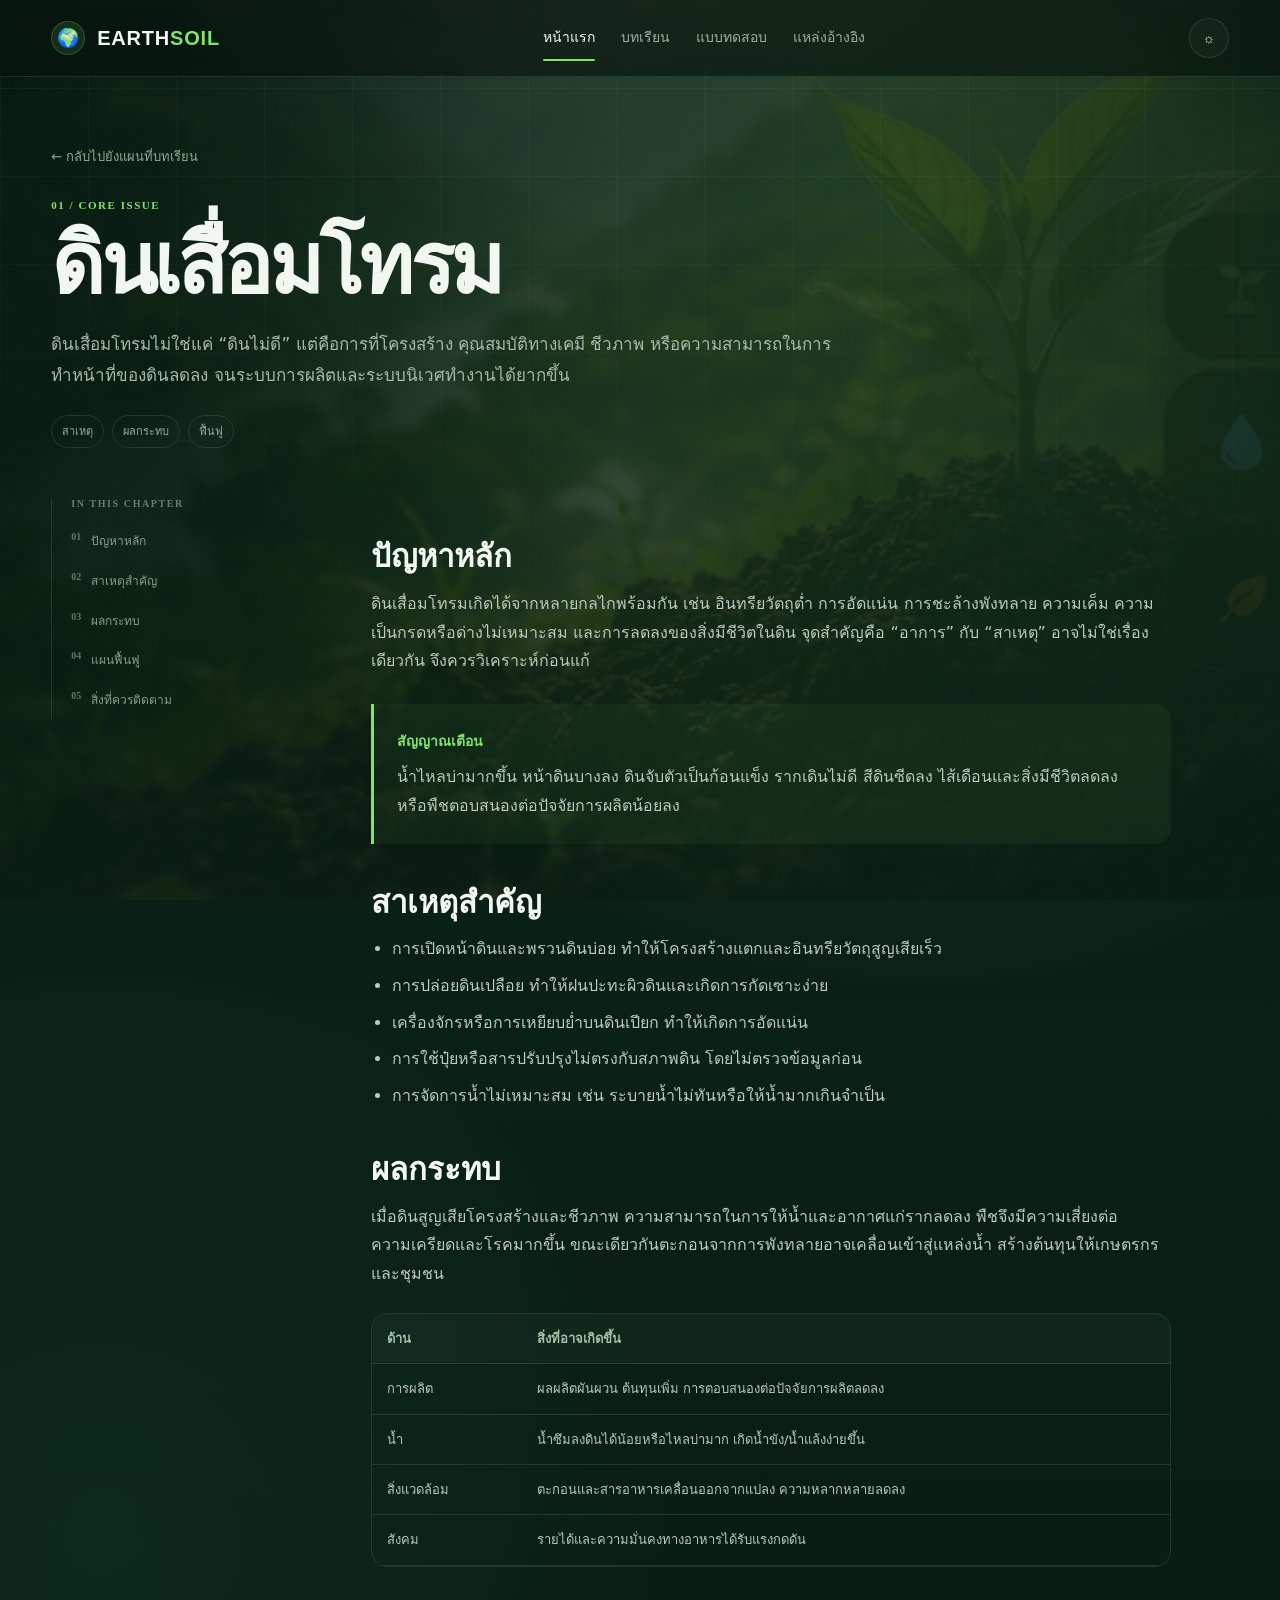
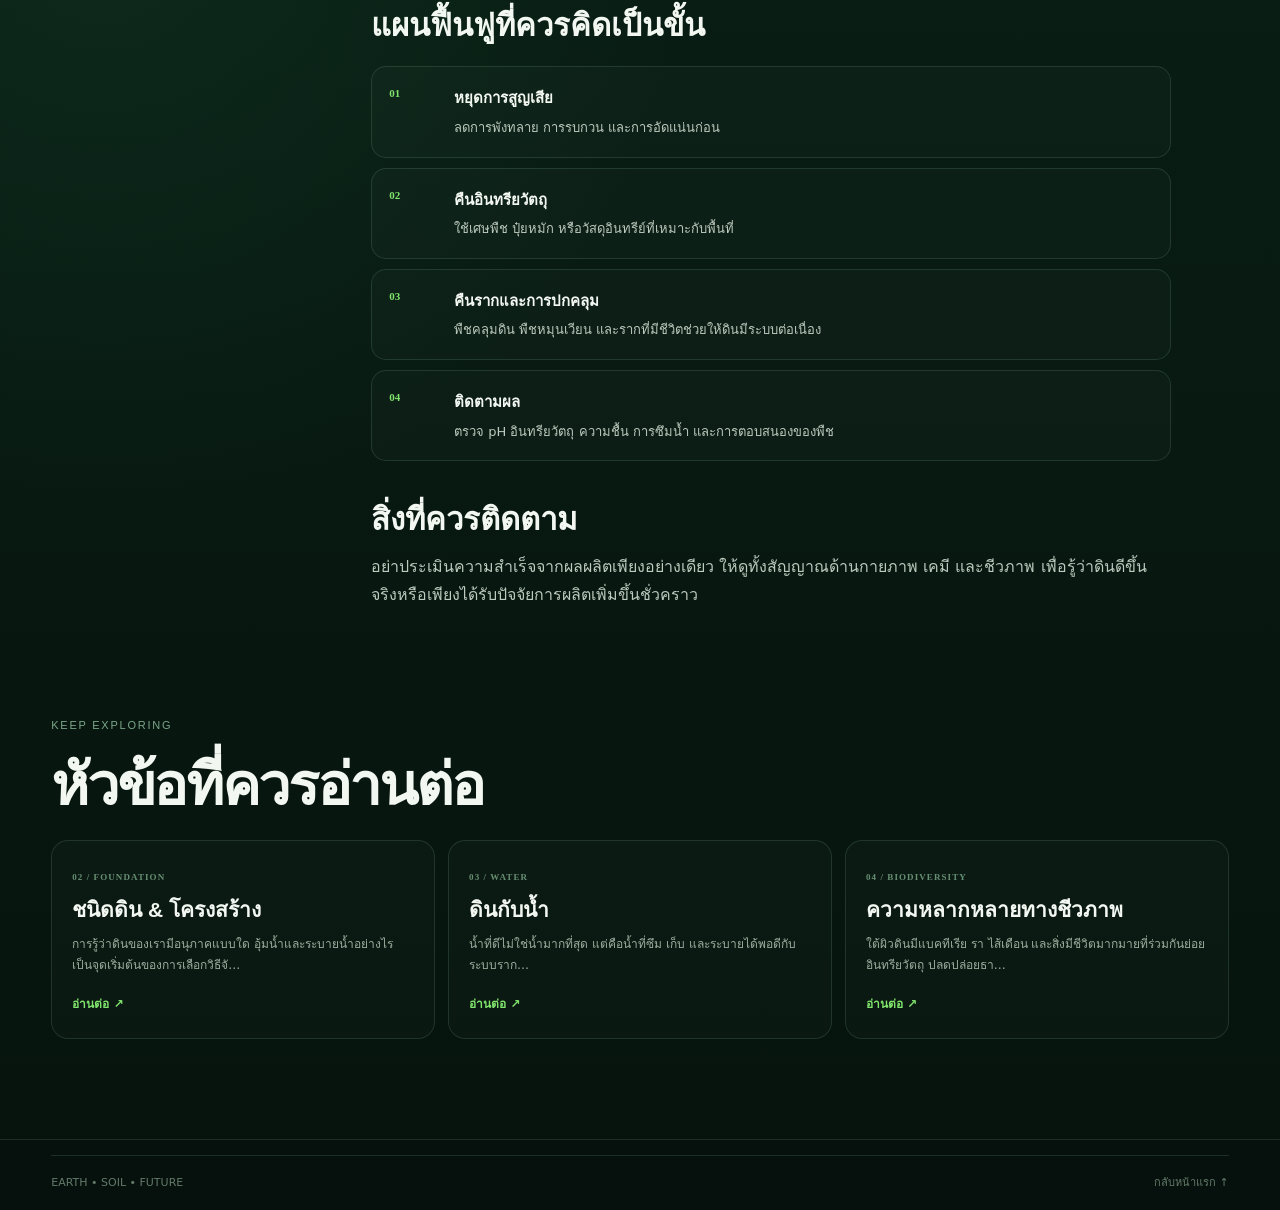
==== commit 7820c2ee: "Add files via upload" ====
--- a/article.html
+++ b/article.html
@@ -11,6 +11,60 @@
 @media(max-width:650px){.site-header{padding:15px 4vw}.hero-section{padding:48px 0}.hero-visual{transform:scale(.88);transform-origin:center}.soil-globe{width:320px;height:320px}.topic-grid,.impact-grid,.related-grid,.ref-grid{grid-template-columns:1fr}.topic-card{min-height:235px}.micro-stats{gap:20px}.section-pad{padding:72px 0}.quiz-banner{margin-bottom:70px}.footer-grid{grid-template-columns:1fr}.footer-bottom{gap:12px;flex-direction:column}.article-layout{padding-top:0}.article-hero{padding-top:50px}}
 
 /* Embedded fallback: this page works even when opened directly from a ZIP archive. */
+.article-video{margin:28px 0 38px;border:1px solid var(--line);border-radius:20px;overflow:hidden;background:rgba(255,255,255,.02);box-shadow:0 20px 60px rgba(0,0,0,.18)}.video-frame{aspect-ratio:16/9;background:#06130e}.video-frame iframe{width:100%;height:100%;border:0}.video-caption{padding:18px 20px}.video-caption strong{display:block;color:var(--text);font-size:16px}.video-caption span{display:block;color:var(--accent);font:600 10px "Space Grotesk";letter-spacing:.12em;margin-top:5px}.video-caption p{font-size:13px!important;margin:8px 0 14px!important}.video-caption .btn{font-size:12px;padding:10px 14px}@media(max-width:650px){.video-caption{padding:15px}.video-caption p{font-size:12px!important}}/* EARTHSOIL Nature Refresh */
+body.home-page, body.article-page {
+  background:
+    radial-gradient(circle at 72% 8%, rgba(132,226,112,.16), transparent 28%),
+    radial-gradient(circle at 8% 55%, rgba(47,137,86,.12), transparent 30%),
+    linear-gradient(180deg,#071a12 0%,#0a2117 38%,#06130d 100%);
+}
+.home-page:after,.article-page:after{
+  content:"";position:fixed;inset:0;pointer-events:none;z-index:-4;
+  background:linear-gradient(90deg,rgba(4,17,11,.72),rgba(4,17,11,.25) 48%,rgba(4,17,11,.65)),
+             url('nature-hero.webp') center/cover no-repeat;
+  opacity:.20;filter:saturate(1.12) blur(.2px);
+}
+.hero-section{position:relative;overflow:hidden;border-bottom:1px solid rgba(188,255,220,.10)}
+.hero-section:before{content:"";position:absolute;inset:0;pointer-events:none;background:linear-gradient(90deg,rgba(4,19,12,.93) 0%,rgba(4,19,12,.68) 42%,rgba(4,19,12,.18) 72%,rgba(4,19,12,.35)),url('nature-hero.webp') 72% center/cover no-repeat;opacity:.82;z-index:-1}
+.hero-visual{min-height:540px;border-radius:38px;background:linear-gradient(135deg,rgba(4,18,11,.08),rgba(4,18,11,.38)),url('nature-hero.webp') center/cover no-repeat;box-shadow:0 35px 100px rgba(0,0,0,.25);border:1px solid rgba(218,255,225,.12);}
+.hero-visual:after{content:"";position:absolute;inset:0;border-radius:38px;background:radial-gradient(circle at 70% 25%,rgba(255,244,195,.18),transparent 25%),linear-gradient(180deg,rgba(8,26,16,.04),rgba(4,15,10,.48));pointer-events:none}
+.soil-globe{width:330px;height:330px;box-shadow:inset -35px -25px 70px rgba(0,0,0,.35),0 25px 70px rgba(0,0,0,.38);z-index:2}
+.floating-tag{z-index:3;background:rgba(7,24,15,.66);border-color:rgba(214,255,222,.18)}
+.topic-card{background:linear-gradient(180deg,rgba(23,57,37,.88),rgba(7,24,16,.86));backdrop-filter:blur(8px)}
+.impact-card,.loop-card,.case-study-card{backdrop-filter:blur(8px)}
+.site-header{background:rgba(5,18,13,.60)}
+@media(max-width:800px){
+  .hero-section{padding:38px 0 48px;min-height:auto}
+  .hero-section:before{background:linear-gradient(180deg,rgba(4,19,12,.78),rgba(4,19,12,.56) 48%,rgba(4,19,12,.82)),url('nature-hero.webp') center/cover no-repeat;opacity:.9}
+  .hero-grid{gap:26px}
+  .hero-visual{min-height:330px;border-radius:28px;background-position:center 42%}
+  .hero-visual:after{border-radius:28px}
+  .soil-globe{width:235px;height:235px}
+  .globe-surface{font-size:42px}
+  .orbital-a{width:310px;height:120px}.orbital-b{width:280px;height:100px}
+  .floating-tag{font-size:10px;padding:7px 10px}.tag-a{top:8%;right:3%}.tag-b{bottom:7%;left:3%}.tag-c{bottom:3%;right:5%}
+  h1{font-size:clamp(44px,15vw,64px)}
+  .hero-lead{font-size:15px;line-height:1.85}
+  .micro-stats{gap:18px;margin-top:24px}
+  .micro-stats strong{font-size:24px}
+  .topic-grid{grid-template-columns:1fr 1fr}
+  .topic-card{min-height:245px;padding:18px;border-radius:18px}
+  .topic-card h3{font-size:20px}
+  .topic-card p{font-size:13px}
+}
+@media(max-width:520px){
+  .topic-grid{grid-template-columns:1fr}
+  .topic-card{min-height:205px}
+  .section-pad{padding:64px 0}
+  .section-heading{display:block}
+  .section-heading>p{margin-top:14px}
+  .hero-actions{flex-direction:column;align-items:stretch}.btn{justify-content:center}
+  .hero-visual{min-height:300px}
+  .soil-globe{width:210px;height:210px}
+  .tag-b{left:0}.tag-c{right:0}
+  .case-study-card{border-radius:20px}
+}
+
 </style>
 </head>
 <body class="article-page"><div class="noise"></div><div class="progress-bar" id="readingProgress"></div><header class="site-header"><a class="brand" href="index.html"><span class="brand-orb">🌍</span><span class="brand-text">EARTH<span>SOIL</span></span></a><nav class="top-nav"><a class="active" href="index.html">หน้าแรก</a><a href="index.html#explore">บทเรียน</a><a href="quiz.html">แบบทดสอบ</a><a href="references.html">แหล่งอ้างอิง</a></nav><button class="icon-btn" id="themeToggle">☼</button></header><main id="article"><div class="article-hero section-shell"><a class="back-link" href="index.html#explore">← กลับไปยังแผนที่บทเรียน</a><div class="article-meta" id="articleMeta"></div><h1 id="articleTitle"></h1><p class="article-intro" id="articleIntro"></p><div class="article-tags" id="articleTags"></div></div><div class="section-shell article-layout"><aside class="article-side" id="articleSide"></aside><article class="article-content" id="articleContent"></article></div><section class="section-shell related-section"><div class="eyebrow">KEEP EXPLORING</div><h2>หัวข้อที่ควรอ่านต่อ</h2><div class="related-grid" id="relatedGrid"></div></section></main><footer class="site-footer compact-footer"><div class="footer-bottom"><span>EARTH • SOIL • FUTURE</span><a href="index.html">กลับหน้าแรก ↑</a></div></footer>
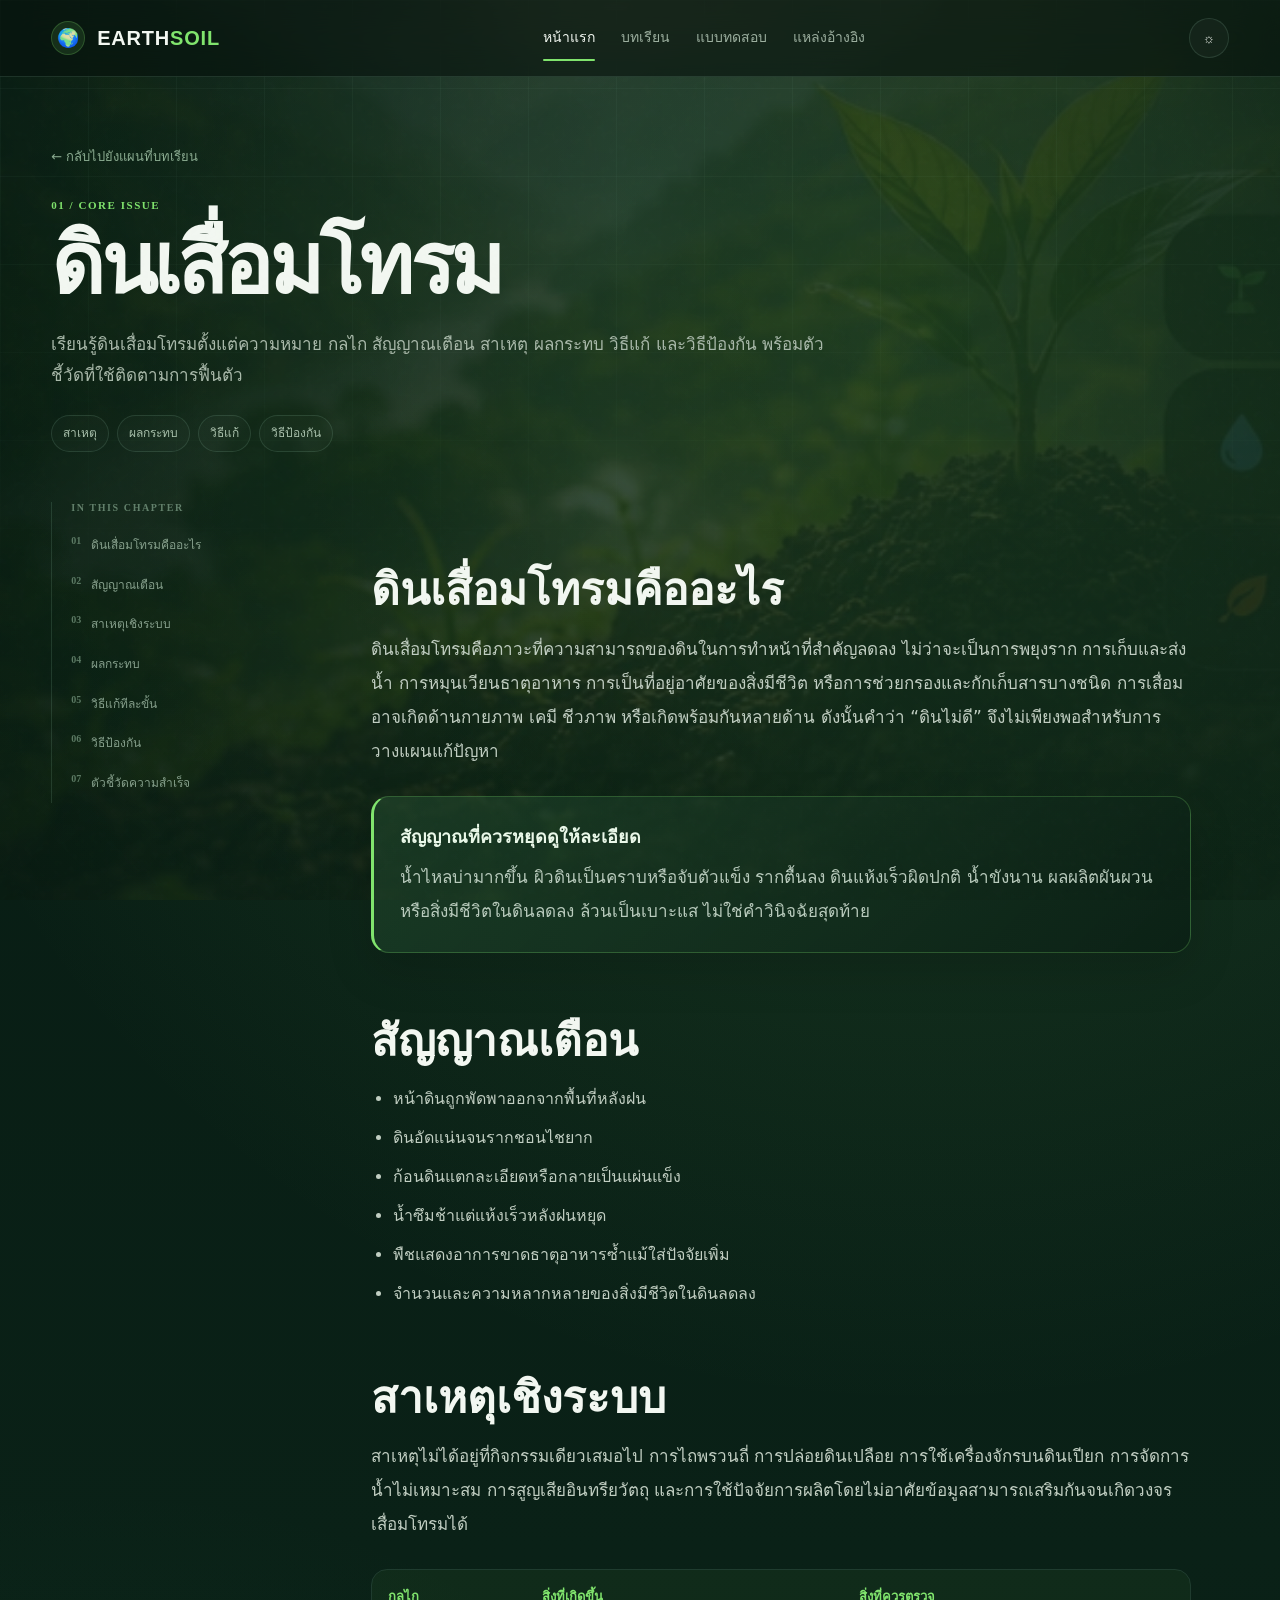
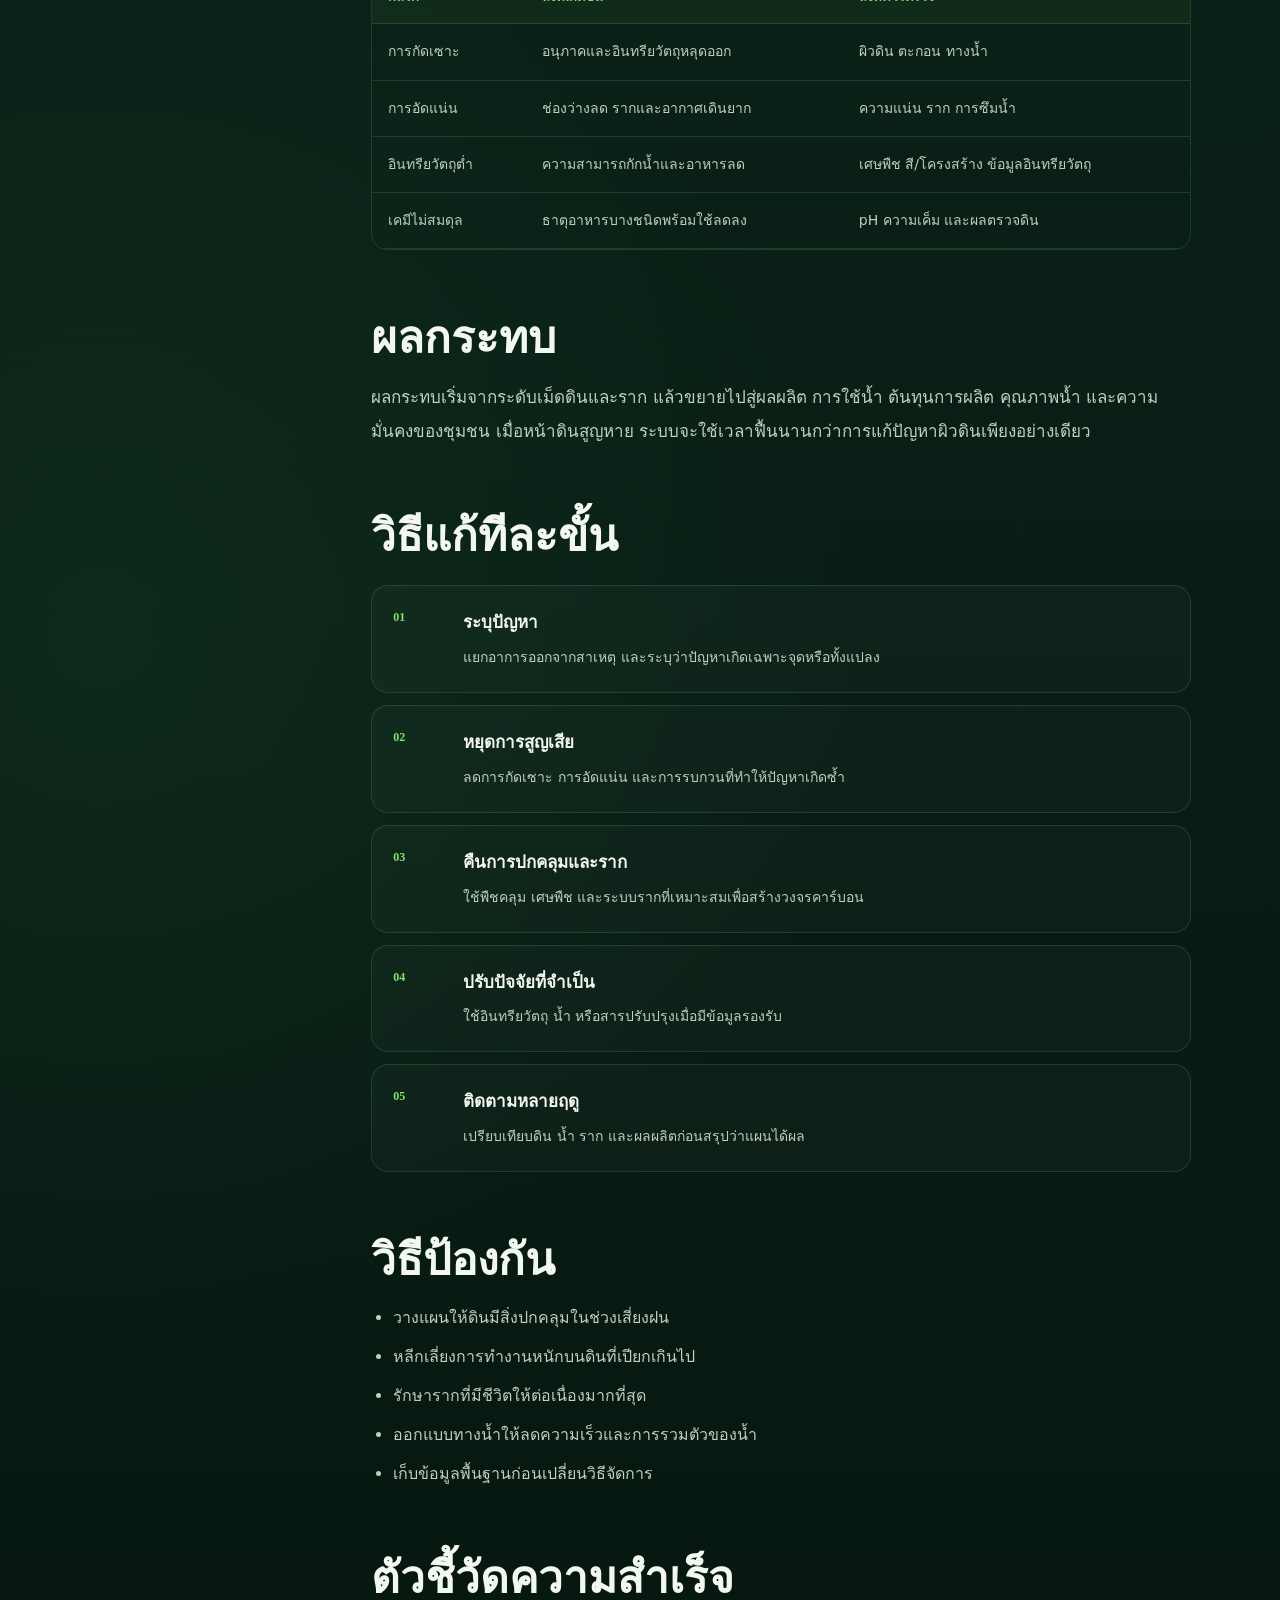
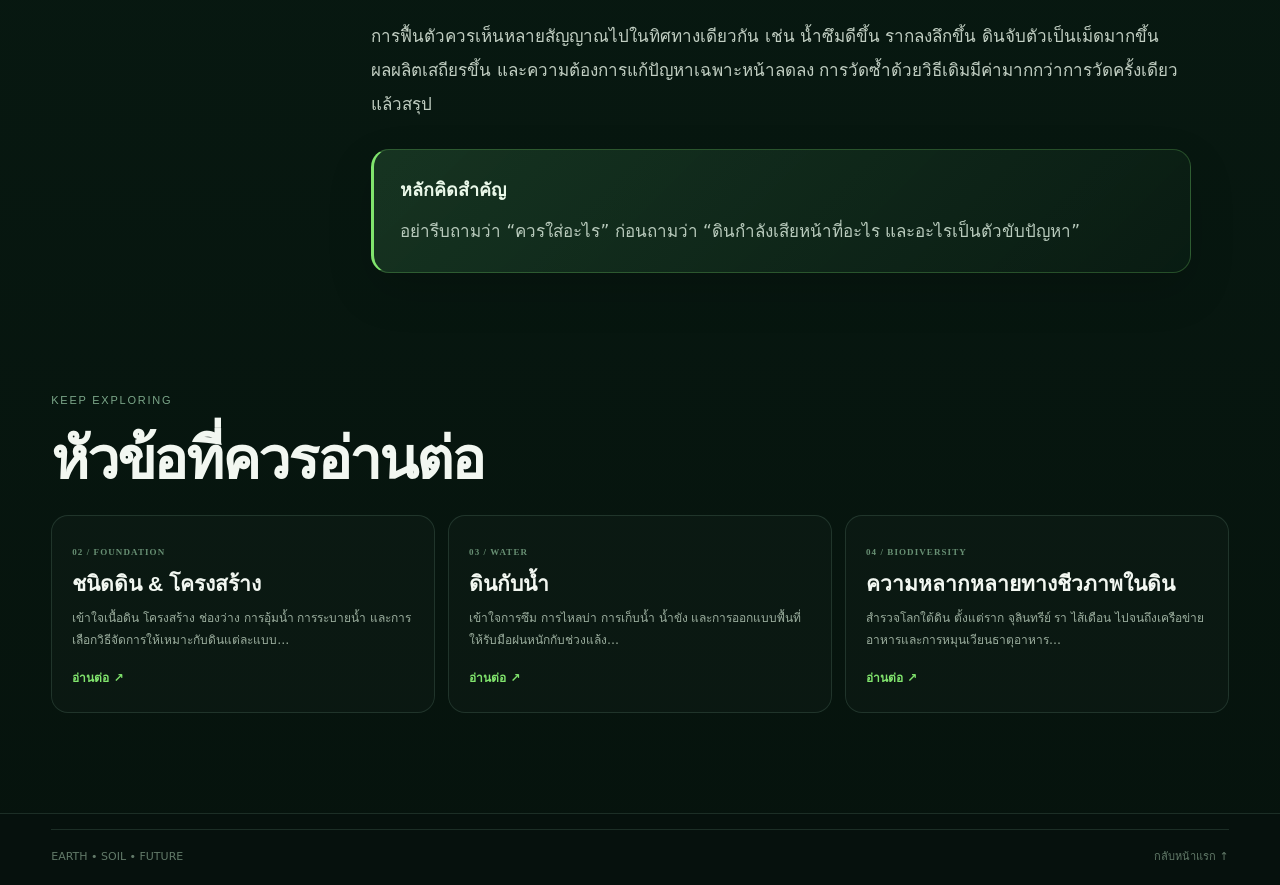
==== commit 2f36163c: "Add files via upload" ====
--- a/article.html
+++ b/article.html
@@ -66,19 +66,11 @@
 }
 
 </style>
+<style>
+.article-content{max-width:820px}.article-content h2{font-size:clamp(30px,4vw,44px);margin:64px 0 18px;scroll-margin-top:110px}.article-content p{font-size:17px;color:#c1cec2;line-height:2;margin:0 0 22px}.article-list{padding-left:22px;color:#c1cec2;font-size:16px;line-height:2}.article-list li{margin:7px 0}.article-callout{margin:28px 0;padding:24px 26px;border:1px solid rgba(128,228,109,.24);border-left:3px solid var(--accent);background:linear-gradient(135deg,rgba(35,76,48,.55),rgba(10,30,20,.72));border-radius:18px;box-shadow:0 18px 45px rgba(0,0,0,.15)}.article-callout strong{display:block;font-size:18px;color:#eaf8e9;margin-bottom:7px}.article-callout p{margin:0;color:#b9cbbd}.data-table{overflow:auto;margin:28px 0;border:1px solid var(--line);border-radius:16px}.data-table table{width:100%;border-collapse:collapse;min-width:620px}.data-table th,.data-table td{padding:15px 16px;text-align:left;border-bottom:1px solid var(--line);vertical-align:top}.data-table th{color:var(--accent);background:rgba(128,228,109,.05);font-size:13px}.data-table td{color:#c0cec2;font-size:14px}.step-stack{display:grid;gap:12px;margin:26px 0}.article-step{display:grid;grid-template-columns:54px 1fr;gap:16px;padding:21px;border:1px solid var(--line);border-radius:17px;background:rgba(255,255,255,.025)}.article-step>b{color:var(--accent);font:700 12px "Space Grotesk";padding-top:3px}.article-step strong{font-size:17px}.article-step p{margin:5px 0 0;font-size:14px}.article-video{margin:30px 0;border:1px solid var(--line);border-radius:22px;overflow:hidden;background:rgba(255,255,255,.025)}.video-frame{aspect-ratio:16/9;background:#06100b}.video-frame iframe{width:100%;height:100%;border:0}.video-caption{padding:20px}.video-caption strong,.video-caption span{display:block}.video-caption span{color:#7f9a85;font-size:12px;margin-top:5px}.video-caption p{font-size:14px;margin:10px 0 15px}.article-tags span{border:1px solid var(--line);padding:7px 11px;border-radius:999px;color:#a9c1ac;background:rgba(255,255,255,.02);font-size:12px}
+@media(max-width:700px){.article-hero{padding-top:38px}.article-hero h1{font-size:42px}.article-intro{font-size:15px}.article-content h2{font-size:30px;margin-top:48px}.article-content p{font-size:16px;line-height:1.9}.article-step{grid-template-columns:42px 1fr;padding:17px}.data-table table{min-width:560px}.article-video{border-radius:16px}}
+</style>
 </head>
 <body class="article-page"><div class="noise"></div><div class="progress-bar" id="readingProgress"></div><header class="site-header"><a class="brand" href="index.html"><span class="brand-orb">🌍</span><span class="brand-text">EARTH<span>SOIL</span></span></a><nav class="top-nav"><a class="active" href="index.html">หน้าแรก</a><a href="index.html#explore">บทเรียน</a><a href="quiz.html">แบบทดสอบ</a><a href="references.html">แหล่งอ้างอิง</a></nav><button class="icon-btn" id="themeToggle">☼</button></header><main id="article"><div class="article-hero section-shell"><a class="back-link" href="index.html#explore">← กลับไปยังแผนที่บทเรียน</a><div class="article-meta" id="articleMeta"></div><h1 id="articleTitle"></h1><p class="article-intro" id="articleIntro"></p><div class="article-tags" id="articleTags"></div></div><div class="section-shell article-layout"><aside class="article-side" id="articleSide"></aside><article class="article-content" id="articleContent"></article></div><section class="section-shell related-section"><div class="eyebrow">KEEP EXPLORING</div><h2>หัวข้อที่ควรอ่านต่อ</h2><div class="related-grid" id="relatedGrid"></div></section></main><footer class="site-footer compact-footer"><div class="footer-bottom"><span>EARTH • SOIL • FUTURE</span><a href="index.html">กลับหน้าแรก ↑</a></div></footer>
-<script>window.EARTHSOIL_ARTICLES={"soil-degradation": {"group": "01 / CORE ISSUE", "title": "ดินเสื่อมโทรม", "intro": "ดินเสื่อมโทรมไม่ใช่แค่ “ดินไม่ดี” แต่คือการที่โครงสร้าง คุณสมบัติทางเคมี ชีวภาพ หรือความสามารถในการทำหน้าที่ของดินลดลง จนระบบการผลิตและระบบนิเวศทำงานได้ยากขึ้น", "tags": ["สาเหตุ", "ผลกระทบ", "ฟื้นฟู"], "toc": ["ปัญหาหลัก", "สาเหตุสำคัญ", "ผลกระทบ", "แผนฟื้นฟู", "สิ่งที่ควรติดตาม"], "body": [{"type": "heading", "text": "ปัญหาหลัก"}, {"type": "p", "text": "ดินเสื่อมโทรมเกิดได้จากหลายกลไกพร้อมกัน เช่น อินทรียวัตถุต่ำ การอัดแน่น การชะล้างพังทลาย ความเค็ม ความเป็นกรดหรือด่างไม่เหมาะสม และการลดลงของสิ่งมีชีวิตในดิน จุดสำคัญคือ “อาการ” กับ “สาเหตุ” อาจไม่ใช่เรื่องเดียวกัน จึงควรวิเคราะห์ก่อนแก้"}, {"type": "callout", "title": "สัญญาณเตือน", "text": "น้ำไหลบ่ามากขึ้น หน้าดินบางลง ดินจับตัวเป็นก้อนแข็ง รากเดินไม่ดี สีดินซีดลง ไส้เดือนและสิ่งมีชีวิตลดลง หรือพืชตอบสนองต่อปัจจัยการผลิตน้อยลง"}, {"type": "heading", "text": "สาเหตุสำคัญ"}, {"type": "list", "items": ["การเปิดหน้าดินและพรวนดินบ่อย ทำให้โครงสร้างแตกและอินทรียวัตถุสูญเสียเร็ว", "การปล่อยดินเปลือย ทำให้ฝนปะทะผิวดินและเกิดการกัดเซาะง่าย", "เครื่องจักรหรือการเหยียบย่ำบนดินเปียก ทำให้เกิดการอัดแน่น", "การใช้ปุ๋ยหรือสารปรับปรุงไม่ตรงกับสภาพดิน โดยไม่ตรวจข้อมูลก่อน", "การจัดการน้ำไม่เหมาะสม เช่น ระบายน้ำไม่ทันหรือให้น้ำมากเกินจำเป็น"]}, {"type": "heading", "text": "ผลกระทบ"}, {"type": "p", "text": "เมื่อดินสูญเสียโครงสร้างและชีวภาพ ความสามารถในการให้น้ำและอากาศแก่รากลดลง พืชจึงมีความเสี่ยงต่อความเครียดและโรคมากขึ้น ขณะเดียวกันตะกอนจากการพังทลายอาจเคลื่อนเข้าสู่แหล่งน้ำ สร้างต้นทุนให้เกษตรกรและชุมชน"}, {"type": "table", "headers": ["ด้าน", "สิ่งที่อาจเกิดขึ้น"], "rows": [["การผลิต", "ผลผลิตผันผวน ต้นทุนเพิ่ม การตอบสนองต่อปัจจัยการผลิตลดลง"], ["น้ำ", "น้ำซึมลงดินได้น้อยหรือไหลบ่ามาก เกิดน้ำขัง/น้ำแล้งง่ายขึ้น"], ["สิ่งแวดล้อม", "ตะกอนและสารอาหารเคลื่อนออกจากแปลง ความหลากหลายลดลง"], ["สังคม", "รายได้และความมั่นคงทางอาหารได้รับแรงกดดัน"]]}, {"type": "heading", "text": "แผนฟื้นฟูที่ควรคิดเป็นขั้น"}, {"type": "steps", "items": [["01", "หยุดการสูญเสีย", "ลดการพังทลาย การรบกวน และการอัดแน่นก่อน"], ["02", "คืนอินทรียวัตถุ", "ใช้เศษพืช ปุ๋ยหมัก หรือวัสดุอินทรีย์ที่เหมาะกับพื้นที่"], ["03", "คืนรากและการปกคลุม", "พืชคลุมดิน พืชหมุนเวียน และรากที่มีชีวิตช่วยให้ดินมีระบบต่อเนื่อง"], ["04", "ติดตามผล", "ตรวจ pH อินทรียวัตถุ ความชื้น การซึมน้ำ และการตอบสนองของพืช"]]}, {"type": "heading", "text": "สิ่งที่ควรติดตาม"}, {"type": "p", "text": "อย่าประเมินความสำเร็จจากผลผลิตเพียงอย่างเดียว ให้ดูทั้งสัญญาณด้านกายภาพ เคมี และชีวภาพ เพื่อรู้ว่าดินดีขึ้นจริงหรือเพียงได้รับปัจจัยการผลิตเพิ่มขึ้นชั่วคราว"}]}, "soil-types": {"group": "02 / FOUNDATION", "title": "ชนิดดิน & โครงสร้าง", "intro": "การรู้ว่าดินของเรามีอนุภาคแบบใด อุ้มน้ำและระบายน้ำอย่างไร เป็นจุดเริ่มต้นของการเลือกวิธีจัดการที่เหมาะสม", "tags": ["ดินทราย", "ดินร่วน", "ดินเหนียว"], "toc": ["ชนิดดิน", "โครงสร้าง", "การเลือกวิธีจัดการ"], "body": [{"type": "heading", "text": "ชนิดดิน"}, {"type": "table", "headers": ["ชนิด", "ลักษณะ", "โจทย์การจัดการ"], "rows": [["ดินทราย", "เม็ดหยาบ ระบายน้ำเร็ว", "รักษาความชื้นและเพิ่มอินทรียวัตถุ"], ["ดินร่วน", "สมดุลระหว่างทราย-ตะกอน-ดินเหนียว", "รักษาโครงสร้างและความสมดุล"], ["ดินเหนียว", "อนุภาคละเอียด อุ้มน้ำสูง", "ระวังการอัดแน่นและน้ำขัง"]]}, {"type": "heading", "text": "โครงสร้างสำคัญกว่าที่เห็น"}, {"type": "p", "text": "ดินไม่ได้เป็นเพียงก้อนวัตถุ แต่มีช่องว่างสำหรับน้ำและอากาศ โครงสร้างที่มีเม็ดดินจับกันดีช่วยให้รากเดิน น้ำซึม และสิ่งมีชีวิตในดินทำงานได้ดีขึ้น"}, {"type": "callout", "title": "หลักง่าย ๆ", "text": "อย่าพยายามทำให้ดินทุกแปลงเหมือนกัน เป้าหมายคือทำให้โครงสร้างเหมาะกับพืช ระบบน้ำ และการใช้งานของพื้นที่นั้น"}]}, "water-soil": {"group": "03 / WATER", "title": "ดินกับน้ำ", "intro": "น้ำที่ดีไม่ใช่น้ำมากที่สุด แต่คือน้ำที่ซึม เก็บ และระบายได้พอดีกับระบบราก", "tags": ["ซึมน้ำ", "อุ้มน้ำ", "ระบายน้ำ"], "toc": ["วงจรน้ำในดิน", "ปัญหาน้ำ", "แนวทางจัดการ"], "body": [{"type": "heading", "text": "วงจรน้ำในดิน"}, {"type": "p", "text": "เมื่อฝนตก น้ำส่วนหนึ่งซึมลงดิน อีกส่วนไหลบ่าบนผิวดิน และอีกส่วนระเหยหรือถูกพืชใช้ โครงสร้างดิน อินทรียวัตถุ รากพืช และการคลุมดินล้วนเปลี่ยนสัดส่วนเหล่านี้"}, {"type": "heading", "text": "ปัญหาน้ำที่พบบ่อย"}, {"type": "list", "items": ["หน้าดินปิดผิว ทำให้น้ำไหลบ่าแทนที่จะซึม", "ดินอัดแน่นทำให้ช่องว่างสำหรับอากาศลดลง", "น้ำขังจากการระบายน้ำไม่เพียงพอ", "ดินแห้งเร็วจากการขาดวัสดุคลุมและอินทรียวัตถุ"]}, {"type": "heading", "text": "แนวทางจัดการ"}, {"type": "steps", "items": [["01", "คลุมดิน", "ลดแรงกระแทกจากฝนและลดการสูญเสียน้ำจากผิวดิน"], ["02", "เพิ่มราก", "สร้างทางเดินน้ำและคาร์บอนในดิน"], ["03", "ออกแบบทางน้ำ", "ใช้ร่อง แนวชะลอน้ำ หรือพื้นที่รับน้ำตามภูมิประเทศ"], ["04", "วัดจริง", "ดูความชื้นและการซึมน้ำก่อนเพิ่มน้ำหรือเพิ่มวัสดุ"]]}, {"type": "callout", "title": "จำง่าย ๆ", "text": "น้ำไหลเร็ว = สูญเสียเร็ว / น้ำซึมพอดี = ระบบรากแข็งแรง / น้ำขังนาน = รากขาดอากาศ"}]}, "biodiversity": {"group": "04 / BIODIVERSITY", "title": "ความหลากหลายทางชีวภาพ", "intro": "ใต้ผิวดินมีแบคทีเรีย รา ไส้เดือน และสิ่งมีชีวิตมากมายที่ร่วมกันย่อยอินทรียวัตถุ ปลดปล่อยธาตุอาหาร และสร้างโครงสร้างดิน", "tags": ["จุลินทรีย์", "ราก", "ระบบนิเวศ"], "toc": ["ใครอยู่ในดิน", "ทำไมจึงสำคัญ", "สร้างสภาพแวดล้อม"], "body": [{"type": "heading", "text": "ใครอยู่ในดิน"}, {"type": "p", "text": "รากพืชและจุลินทรีย์มีความสัมพันธ์แนบแน่น รากปล่อยสารคาร์บอนออกมาเป็นอาหารของจุลินทรีย์ ขณะที่จุลินทรีย์ช่วยหมุนเวียนธาตุอาหารและเปลี่ยนรูปสารให้พืชใช้ได้"}, {"type": "heading", "text": "ทำไมจึงสำคัญ"}, {"type": "list", "items": ["ช่วยย่อยเศษพืชและหมุนเวียนคาร์บอน", "ช่วยสร้างเม็ดดินและช่องว่างในดิน", "สนับสนุนการดูดใช้ธาตุอาหารของพืช", "เพิ่มความยืดหยุ่นของระบบเมื่อต้องเผชิญความเครียด"]}, {"type": "heading", "text": "สร้างสภาพแวดล้อมที่ดี"}, {"type": "steps", "items": [["01", "มีรากอยู่", "ลดช่วงดินว่างและมีแหล่งคาร์บอนต่อเนื่อง"], ["02", "เพิ่มอินทรียวัตถุ", "เติมอาหารให้ระบบย่อยสลายอย่างเหมาะสม"], ["03", "ลดการรบกวน", "หลีกเลี่ยงการทำลายโครงสร้างซ้ำ ๆ โดยไม่จำเป็น"], ["04", "รักษาความชื้น", "สิ่งมีชีวิตต้องการสภาพแวดล้อมที่เอื้อต่อการทำงาน"]]}, {"type": "callout", "title": "คิดเป็นเครือข่าย", "text": "ดินที่มีความหลากหลายไม่ใช่เพียง “มีจุลินทรีย์เยอะ” แต่คือระบบที่มีแหล่งอาหาร ที่อยู่อาศัย น้ำ และรากทำงานร่วมกัน"}]}, "agrochemicals": {"group": "05 / CHEMISTRY", "title": "ดินปนเปื้อนสารเคมี", "intro": "การปนเปื้อนอาจมาจากสารเคมีจากเกษตร อุตสาหกรรม ของเสีย หรือแหล่งน้ำ จึงต้องมองทั้งแหล่งกำเนิด การเคลื่อนที่ และการสัมผัส", "tags": ["ความเสี่ยง", "การเคลื่อนย้าย", "ตรวจวิเคราะห์"], "toc": ["แหล่งกำเนิด", "ความเสี่ยง", "แนวทางลดปัญหา"], "body": [{"type": "heading", "text": "แหล่งกำเนิด"}, {"type": "list", "items": ["การใช้สารป้องกันกำจัดศัตรูพืชไม่เหมาะสม", "การสะสมของธาตุบางชนิดจากปัจจัยการผลิต", "น้ำชลประทานหรือดินจากพื้นที่ข้างเคียง", "การจัดการของเสียและภาชนะไม่ถูกต้อง"]}, {"type": "heading", "text": "ความเสี่ยงเกิดขึ้นได้อย่างไร"}, {"type": "p", "text": "สารหนึ่งชนิดอาจอยู่ในดิน ยึดกับอนุภาค ถูกน้ำพาเคลื่อนที่ หรือถูกสิ่งมีชีวิตเปลี่ยนรูป ความเสี่ยงจึงขึ้นกับชนิดสาร สมบัติดิน ปริมาณ การรับสัมผัส และระยะเวลา"}, {"type": "callout", "title": "หลักความปลอดภัย", "text": "เมื่อสงสัยว่าดินปนเปื้อน อย่าเพิ่มวัสดุหรือสารแก้เองแบบเดาสุ่ม ควรหยุดแหล่งกำเนิดและตรวจวิเคราะห์ตามคำแนะนำของหน่วยงาน/ผู้เชี่ยวชาญ"}, {"type": "heading", "text": "แนวทางลดปัญหา"}, {"type": "steps", "items": [["01", "หยุดแหล่งกำเนิด", "ป้องกันไม่ให้สารเข้าสู่พื้นที่เพิ่ม"], ["02", "แยกพื้นที่เสี่ยง", "ทำแผนที่จุดเสี่ยงและหลีกเลี่ยงการกระจาย"], ["03", "ตรวจวิเคราะห์", "ใช้ข้อมูลเพื่อรู้ชนิดและระดับการปนเปื้อน"], ["04", "เลือกเทคโนโลยีฟื้นฟู", "พิจารณาวิธีที่เหมาะสมกับสารและพื้นที่โดยผู้เชี่ยวชาญ"]]}]}, "people-land": {"group": "06 / PEOPLE", "title": "มนุษย์กับดิน", "intro": "ดินเป็นทั้งทรัพยากรธรรมชาติ ฐานการผลิต และพื้นที่อยู่อาศัย การตัดสินใจของคนจึงเป็นส่วนสำคัญของวงจรดิน", "tags": ["เกษตร", "เมือง", "ชุมชน"], "toc": ["ดินกับอาหาร", "ดินกับเมือง", "การตัดสินใจ"], "body": [{"type": "heading", "text": "ดินกับอาหาร"}, {"type": "p", "text": "ผลผลิตที่ยั่งยืนต้องพึ่งระบบดินที่ยังคงทำหน้าที่ได้ ไม่ใช่เพียงเพิ่มปัจจัยการผลิตเพื่อชดเชยความเสื่อมโทรม"}, {"type": "heading", "text": "ดินกับเมือง"}, {"type": "p", "text": "การขยายตัวของเมืองปิดผิวดินด้วยอาคารและถนน เปลี่ยนการไหลของน้ำและลดพื้นที่ที่ดินทำหน้าที่เป็นตัวกรองและที่เก็บน้ำ"}, {"type": "heading", "text": "การตัดสินใจร่วมกัน"}, {"type": "list", "items": ["เกษตรกรต้องเห็นต้นทุนและผลตอบแทนระยะยาว", "ชุมชนต้องร่วมออกแบบการจัดการน้ำและพื้นที่เสี่ยง", "โรงเรียนและสื่อควรช่วยสร้างความเข้าใจเรื่องดิน", "ภาครัฐควรสนับสนุนข้อมูลและแรงจูงใจให้เกิดการจัดการที่ดี"]}, {"type": "callout", "title": "คำถามใหญ่", "text": "เราอยากได้ผลผลิตสูงที่สุดในฤดูกาลนี้ หรืออยากให้พื้นที่ยังผลิตได้ดีในอีกหลายสิบปี? คำตอบนี้เปลี่ยนวิธีจัดการดิน"}]}, "economy": {"group": "07 / SYSTEM IMPACT", "title": "ดินกับเศรษฐกิจ", "intro": "เมื่อดินเสื่อม ต้นทุนไม่ได้เพิ่มเฉพาะค่าใช้จ่ายในแปลง แต่ยังส่งต่อไปยังน้ำ โครงสร้างพื้นฐาน และความเสี่ยงของรายได้", "tags": ["ต้นทุน", "ผลผลิต", "รายได้"], "toc": ["ต้นทุนที่มองเห็น", "ต้นทุนแฝง", "ทางออก"], "body": [{"type": "heading", "text": "ต้นทุนที่มองเห็น"}, {"type": "list", "items": ["ค่าแรงและเครื่องจักรที่เพิ่มขึ้นเพื่อไถหรือปรับดิน", "การใช้ปัจจัยการผลิตมากขึ้นเพื่อชดเชยประสิทธิภาพที่ลดลง", "ต้นทุนแก้ปัญหาน้ำและการพังทลายซ้ำ ๆ"]}, {"type": "heading", "text": "ต้นทุนแฝง"}, {"type": "p", "text": "ตะกอนที่ไหลออกจากแปลงอาจเพิ่มภาระการจัดการน้ำ ความเสียหายของถนนหรือคลอง และทำให้ชุมชนต้องรับต้นทุนร่วมกัน"}, {"type": "heading", "text": "ทางออก"}, {"type": "steps", "items": [["01", "ลดการสูญเสีย", "ทำให้หน้าดินอยู่กับพื้นที่"], ["02", "ลงทุนกับโครงสร้างดิน", "อินทรียวัตถุ ราก และการคลุมดินคือการลงทุนระยะยาว"], ["03", "วัดต้นทุนรวม", "เทียบต้นทุนฟื้นฟูกับต้นทุนการปล่อยให้เสื่อม"], ["04", "ใช้ข้อมูลตัดสินใจ", "ติดตามทั้งผลผลิตและคุณภาพดิน"]]}]}, "environment": {"group": "08 / SYSTEM IMPACT", "title": "ดินกับสิ่งแวดล้อม", "intro": "ดินเชื่อมโยงกับน้ำ อากาศ คาร์บอน และความหลากหลายทางชีวภาพ จึงเป็นส่วนหนึ่งของระบบนิเวศที่กว้างกว่าขอบแปลง", "tags": ["น้ำ", "คาร์บอน", "ระบบนิเวศ"], "toc": ["การพังทลาย", "คุณภาพน้ำ", "ความหลากหลาย"], "body": [{"type": "heading", "text": "การพังทลาย"}, {"type": "p", "text": "เมื่อผิวดินไม่มีสิ่งปกคลุม เม็ดฝนสามารถกระแทกให้อนุภาคหลุดออกและถูกพัดพาไปยังที่ต่ำลง"}, {"type": "heading", "text": "คุณภาพน้ำ"}, {"type": "p", "text": "ตะกอนและธาตุอาหารที่เคลื่อนออกจากแปลงอาจเพิ่มภาระต่อแหล่งน้ำ จึงควรจัดการน้ำตั้งแต่ต้นทาง"}, {"type": "heading", "text": "ความหลากหลาย"}, {"type": "p", "text": "ดินที่มีโครงสร้างและอินทรียวัตถุดีช่วยสร้างที่อยู่อาศัยให้สิ่งมีชีวิตหลายกลุ่ม ทำให้ระบบมีความซับซ้อนและยืดหยุ่นขึ้น"}]}, "society": {"group": "09 / SYSTEM IMPACT", "title": "ดินกับสังคม", "intro": "ความเสื่อมโทรมของดินสามารถกระทบความมั่นคงทางอาหาร อาชีพ รายได้ และความสามารถของชุมชนในการรับมือกับสภาพอากาศที่ผันผวน", "tags": ["ชุมชน", "อาหาร", "ความเสี่ยง"], "toc": ["ความมั่นคงอาหาร", "ความเหลื่อมล้ำ", "ทางออกชุมชน"], "body": [{"type": "heading", "text": "ความมั่นคงอาหาร"}, {"type": "p", "text": "เมื่อผลผลิตผันผวน ความสามารถในการผลิตอาหารของพื้นที่ก็ลดลง และครัวเรือนอาจพึ่งพาปัจจัยภายนอกมากขึ้น"}, {"type": "heading", "text": "ความเหลื่อมล้ำ"}, {"type": "p", "text": "ผู้ที่มีทรัพยากรและข้อมูลจำกัดอาจฟื้นฟูดินได้ยากกว่า จึงจำเป็นต้องมีระบบความรู้ เครื่องมือ และการสนับสนุนที่เข้าถึงได้"}, {"type": "heading", "text": "ทางออกชุมชน"}, {"type": "list", "items": ["ทำแผนที่พื้นที่เสี่ยงและแหล่งน้ำร่วมกัน", "แลกเปลี่ยนความรู้จากเกษตรกรในพื้นที่", "สร้างกติกาการใช้พื้นที่ลาดชันหรือพื้นที่รับน้ำ", "ติดตามผลแบบมีส่วนร่วม"]}]}, "prevention": {"group": "10 / ACTION", "title": "การป้องกันดินเสื่อมโทรม", "intro": "วิธีที่คุ้มค่าที่สุดมักเริ่มก่อนดินเสื่อม: ทำให้ดินมีสิ่งปกคลุม มีราก ลดการรบกวน และจัดการน้ำอย่างเหมาะสม", "tags": ["ก่อนปัญหา", "จัดการความเสี่ยง", "ป้องกัน"], "toc": ["หลัก 4 ประการ", "เช็กลิสต์", "ตัวชี้วัด"], "body": [{"type": "heading", "text": "หลัก 4 ประการ"}, {"type": "steps", "items": [["01", "อย่าปล่อยดินเปลือย", "รักษาพืชคลุม เศษพืช หรือวัสดุคลุมที่เหมาะสม"], ["02", "รักษารากที่มีชีวิต", "วางแผนพืชหมุนเวียนและพืชคลุมให้มีช่วงรากในดิน"], ["03", "ลดการรบกวน", "หลีกเลี่ยงการพรวนหรือทำงานบนดินเปียกเกินจำเป็น"], ["04", "เพิ่มความหลากหลาย", "ออกแบบระบบปลูกที่มีชนิดพืชและรากต่างกัน"]]}, {"type": "heading", "text": "เช็กลิสต์ก่อนฤดูฝน"}, {"type": "list", "items": ["มีพื้นที่ใดเสี่ยงน้ำไหลแรงหรือไม่", "หน้าดินถูกปกคลุมเพียงพอหรือไม่", "ทางระบายน้ำพร้อมหรือไม่", "เครื่องจักรจะเข้าพื้นที่ตอนดินเปียกหรือไม่", "มีข้อมูลพื้นฐานดินเพื่อเทียบหลังฤดูหรือไม่"]}, {"type": "heading", "text": "ตัวชี้วัด"}, {"type": "p", "text": "ใช้ทั้งตัวชี้วัดพืช ดิน และน้ำ เช่น การซึมน้ำ การจับตัวของดิน การมีราก และการเปลี่ยนแปลงอินทรียวัตถุ"}]}, "restoration": {"group": "11 / ACTION", "title": "การฟื้นฟูดิน", "intro": "ฟื้นฟูดินด้วยการหยุดสาเหตุ สร้างโครงสร้างใหม่ และให้เวลาแก่ระบบชีวภาพ การเปลี่ยนแปลงที่ยั่งยืนมักต้องทำต่อเนื่องหลายฤดูกาล", "tags": ["อินทรียวัตถุ", "ราก", "ลดการรบกวน"], "toc": ["เริ่มจากอะไร", "เครื่องมือฟื้นฟู", "ติดตามผล"], "body": [{"type": "heading", "text": "เริ่มจากอะไร"}, {"type": "p", "text": "เริ่มจากหาว่าอะไรทำให้ดินเสื่อม หากยังมีการพังทลายหรืออัดแน่นซ้ำ การเติมอินทรียวัตถุอย่างเดียวอาจไม่พอ"}, {"type": "heading", "text": "เครื่องมือฟื้นฟู"}, {"type": "list", "items": ["ปุ๋ยหมักหรือวัสดุอินทรีย์ที่มีคุณภาพและเหมาะกับพื้นที่", "พืชคลุมดินและพืชหมุนเวียน", "ลดการไถพรวนและลดการเหยียบย่ำในสภาพเสี่ยง", "แนวชะลอน้ำหรือมาตรการลดการกัดเซาะ"]}, {"type": "heading", "text": "ติดตามผล"}, {"type": "table", "headers": ["สัญญาณ", "สิ่งที่บอกเรา"], "rows": [["น้ำซึมดีขึ้น", "โครงสร้างและผิวดินอาจดีขึ้น"], ["รากเดินลึกขึ้น", "ช่องว่างดินและสภาพแวดล้อมเหมาะขึ้น"], ["สิ่งมีชีวิตเพิ่ม", "อาหารและที่อยู่อาศัยในดินดีขึ้น"], ["ผลผลิตเสถียรขึ้น", "ระบบทนต่อความผันผวนได้ดีขึ้น"]]}]}, "essential-data": {"group": "12 / TOOLS", "title": "ข้อมูลที่จำเป็น", "intro": "การจัดการดินที่ดีต้องใช้ข้อมูลพอดี ไม่จำเป็นต้องวัดทุกอย่าง แต่ต้องวัดสิ่งที่ช่วยตอบคำถามที่กำลังตัดสินใจ", "tags": ["pH", "อินทรียวัตถุ", "ความชื้น"], "toc": ["ข้อมูลพื้นฐาน", "วิธีอ่าน", "บันทึกอย่างไร"], "body": [{"type": "heading", "text": "ข้อมูลพื้นฐาน"}, {"type": "list", "items": ["pH — บอกสภาพกรด-ด่างที่มีผลต่อความพร้อมใช้ของธาตุอาหาร", "อินทรียวัตถุ — สะท้อนแหล่งคาร์บอนและการทำงานของระบบดิน", "ความชื้น — ช่วยวางแผนให้น้ำและหลีกเลี่ยงการทำงานบนดินเปียก", "โครงสร้าง/การอัดแน่น — บอกว่ารากและน้ำเดินได้ดีแค่ไหน"]}, {"type": "heading", "text": "วิธีอ่าน"}, {"type": "p", "text": "อย่าดูค่าหนึ่งครั้งแล้วสรุปทั้งหมด ให้เปรียบเทียบตามเวลาและพื้นที่เดียวกัน พร้อมดูอาการพืช การจัดการ และสภาพอากาศร่วมด้วย"}, {"type": "heading", "text": "บันทึกอย่างไร"}, {"type": "steps", "items": [["01", "กำหนดจุด", "แบ่งแปลงตามลักษณะพื้นที่และชนิดดิน"], ["02", "เก็บแบบเดิม", "วิธีเก็บตัวอย่างสม่ำเสมอเพื่อเปรียบเทียบได้"], ["03", "บันทึกการจัดการ", "จดชนิดพืช ปริมาณน้ำ วัสดุอินทรีย์ และเหตุการณ์ฝน"], ["04", "ทบทวน", "เทียบข้อมูลกับผลผลิตและอาการพืชทุกฤดู"]]}]}, "decision-loop": {"group": "13 / FRAMEWORK", "title": "วงจรตัดสินใจแก้ปัญหาดิน", "intro": "เมื่อไม่แน่ใจ อย่าเริ่มที่ “จะใส่อะไร” ให้เริ่มที่ “เกิดอะไรขึ้น” แล้วเดินตามวงจรข้อมูล", "tags": ["สังเกต", "วัด", "แก้", "ติดตาม"], "toc": ["วงจร 4 ขั้น", "ตัวอย่าง", "หลักคิด"], "body": [{"type": "heading", "text": "วงจร 4 ขั้น"}, {"type": "steps", "items": [["01", "สังเกต", "ดูผิวดิน น้ำ ราก และอาการพืช"], ["02", "วัด", "เก็บข้อมูลที่ช่วยแยกสาเหตุออกจากกัน"], ["03", "แก้", "เลือกวิธีที่ตรงกลไกและไม่สร้างปัญหาใหม่"], ["04", "ติดตาม", "วัดผลและปรับแผนในรอบถัดไป"]]}, {"type": "heading", "text": "ตัวอย่าง"}, {"type": "p", "text": "ถ้าพบว่าน้ำไหลบ่าหนัก ขั้นแรกไม่ใช่เพิ่มปุ๋ย แต่ควรดูผิวดิน ความลาดชัน การปกคลุม และช่องทางน้ำ จากนั้นออกแบบมาตรการลดแรงปะทะและชะลอน้ำ แล้วติดตามการซึมและตะกอนที่ออกจากแปลง"}, {"type": "heading", "text": "หลักคิด"}, {"type": "callout", "title": "แก้ที่ต้นเหตุ", "text": "การแก้ที่อาการอาจทำให้ดีขึ้นชั่วคราว แต่การเปลี่ยนกลไกของปัญหา เช่น ลดการพังทลาย เพิ่มราก และคืนโครงสร้าง มักสร้างผลระยะยาวกว่า"}]}};
-(function(){const d=window.EARTHSOIL_ARTICLES;const key=new URLSearchParams(location.search).get('topic')||'soil-degradation';const a=d[key]||d['soil-degradation'];document.title=a.title+' | EARTHSOIL';document.getElementById('articleMeta').textContent=a.group;document.getElementById('articleTitle').textContent=a.title;document.getElementById('articleIntro').textContent=a.intro;document.getElementById('articleTags').innerHTML=a.tags.map(t=>'<span>'+t+'</span>').join('');let sec=0;document.getElementById('articleSide').innerHTML='<div class="sticky-box"><div class="side-kicker">IN THIS CHAPTER</div>'+a.toc.map((t,i)=>'<a href="#section-'+i+'"><span>'+String(i+1).padStart(2,'0')+'</span>'+t+'</a>').join('')+'</div>';document.getElementById('articleContent').innerHTML=a.body.map(b=>{if(b.type==='heading')return '<h2 id="section-'+(sec++)+'">'+b.text+'</h2>';if(b.type==='p')return '<p>'+b.text+'</p>';if(b.type==='list')return '<ul class="article-list">'+b.items.map(x=>'<li>'+x+'</li>').join('')+'</ul>';if(b.type==='callout')return '<div class="article-callout"><strong>'+b.title+'</strong><p>'+b.text+'</p></div>';if(b.type==='table')return '<div class="data-table"><table><thead><tr>'+b.headers.map(x=>'<th>'+x+'</th>').join('')+'</tr></thead><tbody>'+b.rows.map(r=>'<tr>'+r.map(c=>'<td>'+c+'</td>').join('')+'</tr>').join('')+'</tbody></table></div>';if(b.type==='steps')return '<div class="step-stack">'+b.items.map(x=>'<div class="article-step"><b>'+x[0]+'</b><div><strong>'+x[1]+'</strong><p>'+x[2]+'</p></div></div>').join('')+'</div>';return ''}).join('');const keys=Object.keys(d);const idx=Math.max(0,keys.indexOf(key));const rel=keys.slice(idx+1,idx+4).concat(keys.slice(0,3));document.getElementById('relatedGrid').innerHTML=[...new Set(rel)].slice(0,3).map(k=>'<a href="article.html?topic='+k+'" class="related-card"><span>'+d[k].group+'</span><h3>'+d[k].title+'</h3><p>'+d[k].intro.slice(0,100)+'…</p><b>อ่านต่อ ↗</b></a>').join('')})();</script>
-<script src="article.js" onerror="console.warn('article.js ไม่สามารถโหลดจาก archive ได้ แต่หน้า fallback ยังทำงานได้')"></script><script>(function(){
-  const root=document.documentElement;
-  const saved=localStorage.getItem('earthsoil-theme');
-  if(saved) root.dataset.theme=saved;
-  const themeBtn=document.getElementById('themeToggle');
-  if(themeBtn){ themeBtn.addEventListener('click',()=>{const next=root.dataset.theme==='light'?'dark':'light';root.dataset.theme=next;localStorage.setItem('earthsoil-theme',next);themeBtn.textContent=next==='light'?'☾':'☼';}); if(root.dataset.theme==='light') themeBtn.textContent='☾'; }
-  const bar=document.getElementById('readingProgress');
-  if(bar){ const update=()=>{ const h=document.documentElement.scrollHeight-window.innerHeight;bar.style.width=(h>0?(window.scrollY/h)*100:0)+'%';};window.addEventListener('scroll',update,{passive:true});update(); }
-  document.querySelectorAll('a[href^="#"]').forEach(a=>a.addEventListener('click',e=>{const id=a.getAttribute('href');if(id.length>1){const el=document.querySelector(id);if(el){e.preventDefault();el.scrollIntoView({behavior:'smooth'})}}}));
-})();
-</script></body>
+<script src="article.js"></script></body>
 </html>
